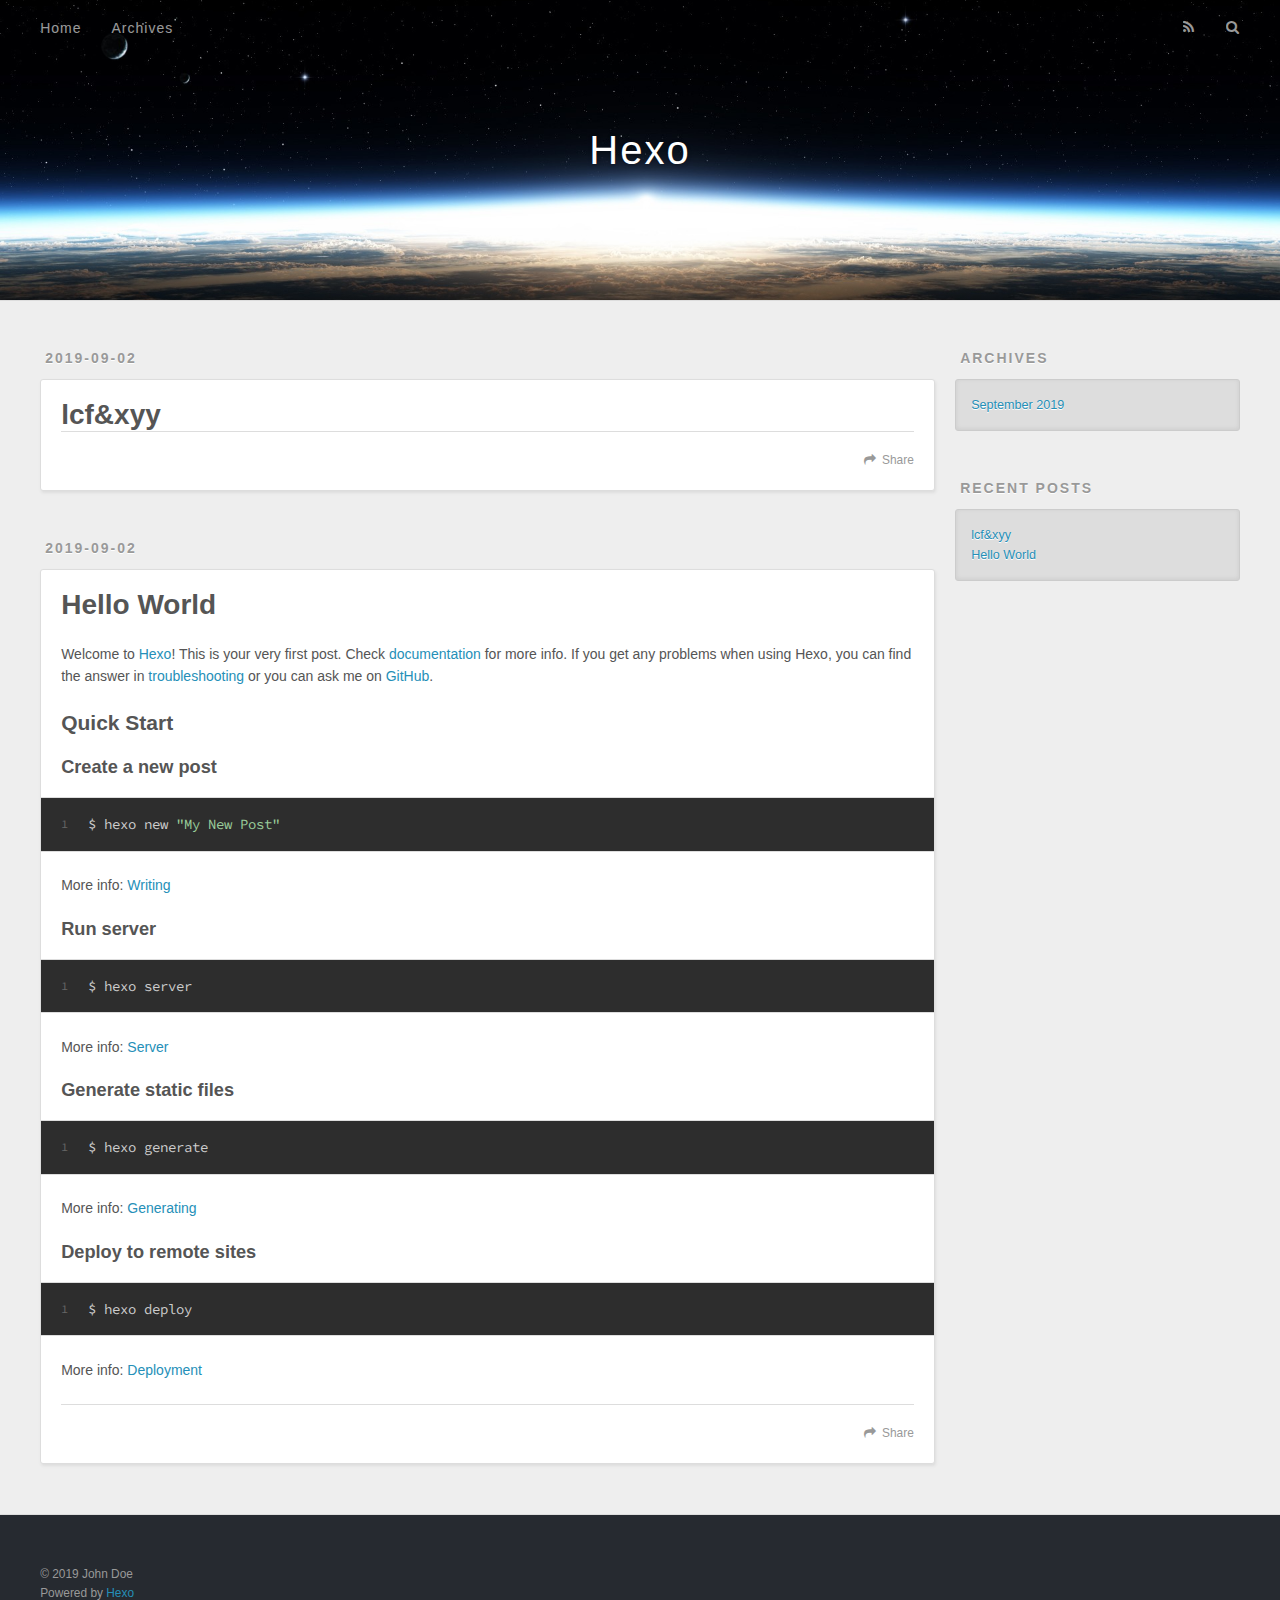
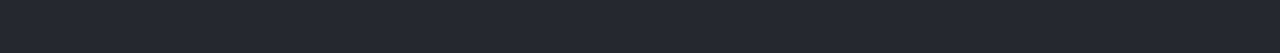
==== index.html @ b2f29568 "Site updated: 2019-09-02 22:25:28" ====
<!DOCTYPE html>
<html>
<head><meta name="generator" content="Hexo 3.9.0">
  <meta charset="utf-8">
  

  
  <title>Hexo</title>
  <meta name="viewport" content="width=device-width, initial-scale=1, maximum-scale=1">
  <meta property="og:type" content="website">
<meta property="og:title" content="Hexo">
<meta property="og:url" content="http://yoursite.com/index.html">
<meta property="og:site_name" content="Hexo">
<meta property="og:locale" content="en">
<meta name="twitter:card" content="summary">
<meta name="twitter:title" content="Hexo">
  
    <link rel="alternate" href="/atom.xml" title="Hexo" type="application/atom+xml">
  
  
    <link rel="icon" href="/favicon.png">
  
  
    <link href="//fonts.googleapis.com/css?family=Source+Code+Pro" rel="stylesheet" type="text/css">
  
  <link rel="stylesheet" href="/css/style.css">
</head>
</html>
<body>
  <div id="container">
    <div id="wrap">
      <header id="header">
  <div id="banner"></div>
  <div id="header-outer" class="outer">
    <div id="header-title" class="inner">
      <h1 id="logo-wrap">
        <a href="/" id="logo">Hexo</a>
      </h1>
      
    </div>
    <div id="header-inner" class="inner">
      <nav id="main-nav">
        <a id="main-nav-toggle" class="nav-icon"></a>
        
          <a class="main-nav-link" href="/">Home</a>
        
          <a class="main-nav-link" href="/archives">Archives</a>
        
      </nav>
      <nav id="sub-nav">
        
          <a id="nav-rss-link" class="nav-icon" href="/atom.xml" title="RSS Feed"></a>
        
        <a id="nav-search-btn" class="nav-icon" title="Search"></a>
      </nav>
      <div id="search-form-wrap">
        <form action="//google.com/search" method="get" accept-charset="UTF-8" class="search-form"><input type="search" name="q" class="search-form-input" placeholder="Search"><button type="submit" class="search-form-submit">&#xF002;</button><input type="hidden" name="sitesearch" value="http://yoursite.com"></form>
      </div>
    </div>
  </div>
</header>
      <div class="outer">
        <section id="main">
  
    <article id="post-lcf-xyy" class="article article-type-post" itemscope itemprop="blogPost">
  <div class="article-meta">
    <a href="/2019/09/02/lcf-xyy/" class="article-date">
  <time datetime="2019-09-02T14:22:14.000Z" itemprop="datePublished">2019-09-02</time>
</a>
    
  </div>
  <div class="article-inner">
    
    
      <header class="article-header">
        
  
    <h1 itemprop="name">
      <a class="article-title" href="/2019/09/02/lcf-xyy/">lcf&amp;xyy</a>
    </h1>
  

      </header>
    
    <div class="article-entry" itemprop="articleBody">
      
        
      
    </div>
    <footer class="article-footer">
      <a data-url="http://yoursite.com/2019/09/02/lcf-xyy/" data-id="ck02htvp80001j8b1z5o7akq3" class="article-share-link">Share</a>
      
      
    </footer>
  </div>
  
</article>


  
    <article id="post-hello-world" class="article article-type-post" itemscope itemprop="blogPost">
  <div class="article-meta">
    <a href="/2019/09/02/hello-world/" class="article-date">
  <time datetime="2019-09-02T13:47:52.225Z" itemprop="datePublished">2019-09-02</time>
</a>
    
  </div>
  <div class="article-inner">
    
    
      <header class="article-header">
        
  
    <h1 itemprop="name">
      <a class="article-title" href="/2019/09/02/hello-world/">Hello World</a>
    </h1>
  

      </header>
    
    <div class="article-entry" itemprop="articleBody">
      
        <p>Welcome to <a href="https://hexo.io/" target="_blank" rel="noopener">Hexo</a>! This is your very first post. Check <a href="https://hexo.io/docs/" target="_blank" rel="noopener">documentation</a> for more info. If you get any problems when using Hexo, you can find the answer in <a href="https://hexo.io/docs/troubleshooting.html" target="_blank" rel="noopener">troubleshooting</a> or you can ask me on <a href="https://github.com/hexojs/hexo/issues" target="_blank" rel="noopener">GitHub</a>.</p>
<h2 id="Quick-Start"><a href="#Quick-Start" class="headerlink" title="Quick Start"></a>Quick Start</h2><h3 id="Create-a-new-post"><a href="#Create-a-new-post" class="headerlink" title="Create a new post"></a>Create a new post</h3><figure class="highlight bash"><table><tr><td class="gutter"><pre><span class="line">1</span><br></pre></td><td class="code"><pre><span class="line">$ hexo new <span class="string">"My New Post"</span></span><br></pre></td></tr></table></figure>

<p>More info: <a href="https://hexo.io/docs/writing.html" target="_blank" rel="noopener">Writing</a></p>
<h3 id="Run-server"><a href="#Run-server" class="headerlink" title="Run server"></a>Run server</h3><figure class="highlight bash"><table><tr><td class="gutter"><pre><span class="line">1</span><br></pre></td><td class="code"><pre><span class="line">$ hexo server</span><br></pre></td></tr></table></figure>

<p>More info: <a href="https://hexo.io/docs/server.html" target="_blank" rel="noopener">Server</a></p>
<h3 id="Generate-static-files"><a href="#Generate-static-files" class="headerlink" title="Generate static files"></a>Generate static files</h3><figure class="highlight bash"><table><tr><td class="gutter"><pre><span class="line">1</span><br></pre></td><td class="code"><pre><span class="line">$ hexo generate</span><br></pre></td></tr></table></figure>

<p>More info: <a href="https://hexo.io/docs/generating.html" target="_blank" rel="noopener">Generating</a></p>
<h3 id="Deploy-to-remote-sites"><a href="#Deploy-to-remote-sites" class="headerlink" title="Deploy to remote sites"></a>Deploy to remote sites</h3><figure class="highlight bash"><table><tr><td class="gutter"><pre><span class="line">1</span><br></pre></td><td class="code"><pre><span class="line">$ hexo deploy</span><br></pre></td></tr></table></figure>

<p>More info: <a href="https://hexo.io/docs/deployment.html" target="_blank" rel="noopener">Deployment</a></p>

      
    </div>
    <footer class="article-footer">
      <a data-url="http://yoursite.com/2019/09/02/hello-world/" data-id="ck02htvp40000j8b1rw20ln2e" class="article-share-link">Share</a>
      
      
    </footer>
  </div>
  
</article>


  


</section>
        
          <aside id="sidebar">
  
    

  
    

  
    
  
    
  <div class="widget-wrap">
    <h3 class="widget-title">Archives</h3>
    <div class="widget">
      <ul class="archive-list"><li class="archive-list-item"><a class="archive-list-link" href="/archives/2019/09/">September 2019</a></li></ul>
    </div>
  </div>


  
    
  <div class="widget-wrap">
    <h3 class="widget-title">Recent Posts</h3>
    <div class="widget">
      <ul>
        
          <li>
            <a href="/2019/09/02/lcf-xyy/">lcf&amp;xyy</a>
          </li>
        
          <li>
            <a href="/2019/09/02/hello-world/">Hello World</a>
          </li>
        
      </ul>
    </div>
  </div>

  
</aside>
        
      </div>
      <footer id="footer">
  
  <div class="outer">
    <div id="footer-info" class="inner">
      &copy; 2019 John Doe<br>
      Powered by <a href="http://hexo.io/" target="_blank">Hexo</a>
    </div>
  </div>
</footer>
    </div>
    <nav id="mobile-nav">
  
    <a href="/" class="mobile-nav-link">Home</a>
  
    <a href="/archives" class="mobile-nav-link">Archives</a>
  
</nav>
    

<script src="//ajax.googleapis.com/ajax/libs/jquery/2.0.3/jquery.min.js"></script>


  <link rel="stylesheet" href="/fancybox/jquery.fancybox.css">
  <script src="/fancybox/jquery.fancybox.pack.js"></script>


<script src="/js/script.js"></script>



  </div>
</body>
</html>
---- css/style.css ----
body {
  width: 100%;
}
body:before,
body:after {
  content: "";
  display: table;
}
body:after {
  clear: both;
}
html,
body,
div,
span,
applet,
object,
iframe,
h1,
h2,
h3,
h4,
h5,
h6,
p,
blockquote,
pre,
a,
abbr,
acronym,
address,
big,
cite,
code,
del,
dfn,
em,
img,
ins,
kbd,
q,
s,
samp,
small,
strike,
strong,
sub,
sup,
tt,
var,
dl,
dt,
dd,
ol,
ul,
li,
fieldset,
form,
label,
legend,
table,
caption,
tbody,
tfoot,
thead,
tr,
th,
td {
  margin: 0;
  padding: 0;
  border: 0;
  outline: 0;
  font-weight: inherit;
  font-style: inherit;
  font-family: inherit;
  font-size: 100%;
  vertical-align: baseline;
}
body {
  line-height: 1;
  color: #000;
  background: #fff;
}
ol,
ul {
  list-style: none;
}
table {
  border-collapse: separate;
  border-spacing: 0;
  vertical-align: middle;
}
caption,
th,
td {
  text-align: left;
  font-weight: normal;
  vertical-align: middle;
}
a img {
  border: none;
}
input,
button {
  margin: 0;
  padding: 0;
}
input::-moz-focus-inner,
button::-moz-focus-inner {
  border: 0;
  padding: 0;
}
@font-face {
  font-family: FontAwesome;
  font-style: normal;
  font-weight: normal;
  src: url("fonts/fontawesome-webfont.eot?v=#4.0.3");
  src: url("fonts/fontawesome-webfont.eot?#iefix&v=#4.0.3") format("embedded-opentype"), url("fonts/fontawesome-webfont.woff?v=#4.0.3") format("woff"), url("fonts/fontawesome-webfont.ttf?v=#4.0.3") format("truetype"), url("fonts/fontawesome-webfont.svg#fontawesomeregular?v=#4.0.3") format("svg");
}
html,
body,
#container {
  height: 100%;
}
body {
  background: #eee;
  font: 14px -apple-system, BlinkMacSystemFont, "Segoe UI", "Roboto", "Oxygen", "Ubuntu", "Cantarell", "Fira Sans", "Droid Sans", "Helvetica Neue", sans-serif;
  -webkit-text-size-adjust: 100%;
}
.outer {
  max-width: 1220px;
  margin: 0 auto;
  padding: 0 20px;
}
.outer:before,
.outer:after {
  content: "";
  display: table;
}
.outer:after {
  clear: both;
}
.inner {
  display: inline;
  float: left;
  width: 98.33333333333333%;
  margin: 0 0.833333333333333%;
}
.left,
.alignleft {
  float: left;
}
.right,
.alignright {
  float: right;
}
.clear {
  clear: both;
}
#container {
  position: relative;
}
.mobile-nav-on {
  overflow: hidden;
}
#wrap {
  height: 100%;
  width: 100%;
  position: absolute;
  top: 0;
  left: 0;
  -webkit-transition: 0.2s ease-out;
  -moz-transition: 0.2s ease-out;
  -ms-transition: 0.2s ease-out;
  transition: 0.2s ease-out;
  z-index: 1;
  background: #eee;
}
.mobile-nav-on #wrap {
  left: 280px;
}
@media screen and (min-width: 768px) {
  #main {
    display: inline;
    float: left;
    width: 73.33333333333333%;
    margin: 0 0.833333333333333%;
  }
}
.article-date,
.article-category-link,
.archive-year,
.widget-title {
  text-decoration: none;
  text-transform: uppercase;
  letter-spacing: 2px;
  color: #999;
  margin-bottom: 1em;
  margin-left: 5px;
  line-height: 1em;
  text-shadow: 0 1px #fff;
  font-weight: bold;
}
.article-inner,
.archive-article-inner {
  background: #fff;
  -webkit-box-shadow: 1px 2px 3px #ddd;
  box-shadow: 1px 2px 3px #ddd;
  border: 1px solid #ddd;
  border-radius: 3px;
}
.article-entry h1,
.widget h1 {
  font-size: 2em;
}
.article-entry h2,
.widget h2 {
  font-size: 1.5em;
}
.article-entry h3,
.widget h3 {
  font-size: 1.3em;
}
.article-entry h4,
.widget h4 {
  font-size: 1.2em;
}
.article-entry h5,
.widget h5 {
  font-size: 1em;
}
.article-entry h6,
.widget h6 {
  font-size: 1em;
  color: #999;
}
.article-entry hr,
.widget hr {
  border: 1px dashed #ddd;
}
.article-entry strong,
.widget strong {
  font-weight: bold;
}
.article-entry em,
.widget em,
.article-entry cite,
.widget cite {
  font-style: italic;
}
.article-entry sup,
.widget sup,
.article-entry sub,
.widget sub {
  font-size: 0.75em;
  line-height: 0;
  position: relative;
  vertical-align: baseline;
}
.article-entry sup,
.widget sup {
  top: -0.5em;
}
.article-entry sub,
.widget sub {
  bottom: -0.2em;
}
.article-entry small,
.widget small {
  font-size: 0.85em;
}
.article-entry acronym,
.widget acronym,
.article-entry abbr,
.widget abbr {
  border-bottom: 1px dotted;
}
.article-entry ul,
.widget ul,
.article-entry ol,
.widget ol,
.article-entry dl,
.widget dl {
  margin: 0 20px;
  line-height: 1.6em;
}
.article-entry ul ul,
.widget ul ul,
.article-entry ol ul,
.widget ol ul,
.article-entry ul ol,
.widget ul ol,
.article-entry ol ol,
.widget ol ol {
  margin-top: 0;
  margin-bottom: 0;
}
.article-entry ul,
.widget ul {
  list-style: disc;
}
.article-entry ol,
.widget ol {
  list-style: decimal;
}
.article-entry dt,
.widget dt {
  font-weight: bold;
}
#header {
  height: 300px;
  position: relative;
  border-bottom: 1px solid #ddd;
}
#header:before,
#header:after {
  content: "";
  position: absolute;
  left: 0;
  right: 0;
  height: 40px;
}
#header:before {
  top: 0;
  background: -webkit-linear-gradient(rgba(0,0,0,0.2), transparent);
  background: -moz-linear-gradient(rgba(0,0,0,0.2), transparent);
  background: -ms-linear-gradient(rgba(0,0,0,0.2), transparent);
  background: linear-gradient(rgba(0,0,0,0.2), transparent);
}
#header:after {
  bottom: 0;
  background: -webkit-linear-gradient(transparent, rgba(0,0,0,0.2));
  background: -moz-linear-gradient(transparent, rgba(0,0,0,0.2));
  background: -ms-linear-gradient(transparent, rgba(0,0,0,0.2));
  background: linear-gradient(transparent, rgba(0,0,0,0.2));
}
#header-outer {
  height: 100%;
  position: relative;
}
#header-inner {
  position: relative;
  overflow: hidden;
}
#banner {
  position: absolute;
  top: 0;
  left: 0;
  width: 100%;
  height: 100%;
  background: url("images/banner.jpg") center #000;
  -webkit-background-size: cover;
  -moz-background-size: cover;
  background-size: cover;
  z-index: -1;
}
#header-title {
  text-align: center;
  height: 40px;
  position: absolute;
  top: 50%;
  left: 0;
  margin-top: -20px;
}
#logo,
#subtitle {
  text-decoration: none;
  color: #fff;
  font-weight: 300;
  text-shadow: 0 1px 4px rgba(0,0,0,0.3);
}
#logo {
  font-size: 40px;
  line-height: 40px;
  letter-spacing: 2px;
}
#subtitle {
  font-size: 16px;
  line-height: 16px;
  letter-spacing: 1px;
}
#subtitle-wrap {
  margin-top: 16px;
}
#main-nav {
  float: left;
  margin-left: -15px;
}
.nav-icon,
.main-nav-link {
  float: left;
  color: #fff;
  opacity: 0.6;
  text-decoration: none;
  text-shadow: 0 1px rgba(0,0,0,0.2);
  -webkit-transition: opacity 0.2s;
  -moz-transition: opacity 0.2s;
  -ms-transition: opacity 0.2s;
  transition: opacity 0.2s;
  display: block;
  padding: 20px 15px;
}
.nav-icon:hover,
.main-nav-link:hover {
  opacity: 1;
}
.nav-icon {
  font-family: FontAwesome;
  text-align: center;
  font-size: 14px;
  width: 14px;
  height: 14px;
  padding: 20px 15px;
  position: relative;
  cursor: pointer;
}
.main-nav-link {
  font-weight: 300;
  letter-spacing: 1px;
}
@media screen and (max-width: 479px) {
  .main-nav-link {
    display: none;
  }
}
#main-nav-toggle {
  display: none;
}
#main-nav-toggle:before {
  content: "\f0c9";
}
@media screen and (max-width: 479px) {
  #main-nav-toggle {
    display: block;
  }
}
#sub-nav {
  float: right;
  margin-right: -15px;
}
#nav-rss-link:before {
  content: "\f09e";
}
#nav-search-btn:before {
  content: "\f002";
}
#search-form-wrap {
  position: absolute;
  top: 15px;
  width: 150px;
  height: 30px;
  right: -150px;
  opacity: 0;
  -webkit-transition: 0.2s ease-out;
  -moz-transition: 0.2s ease-out;
  -ms-transition: 0.2s ease-out;
  transition: 0.2s ease-out;
}
#search-form-wrap.on {
  opacity: 1;
  right: 0;
}
@media screen and (max-width: 479px) {
  #search-form-wrap {
    width: 100%;
    right: -100%;
  }
}
.search-form {
  position: absolute;
  top: 0;
  left: 0;
  right: 0;
  background: #fff;
  padding: 5px 15px;
  border-radius: 15px;
  -webkit-box-shadow: 0 0 10px rgba(0,0,0,0.3);
  box-shadow: 0 0 10px rgba(0,0,0,0.3);
}
.search-form-input {
  border: none;
  background: none;
  color: #555;
  width: 100%;
  font: 13px -apple-system, BlinkMacSystemFont, "Segoe UI", "Roboto", "Oxygen", "Ubuntu", "Cantarell", "Fira Sans", "Droid Sans", "Helvetica Neue", sans-serif;
  outline: none;
}
.search-form-input::-webkit-search-results-decoration,
.search-form-input::-webkit-search-cancel-button {
  -webkit-appearance: none;
}
.search-form-submit {
  position: absolute;
  top: 50%;
  right: 10px;
  margin-top: -7px;
  font: 13px FontAwesome;
  border: none;
  background: none;
  color: #bbb;
  cursor: pointer;
}
.search-form-submit:hover,
.search-form-submit:focus {
  color: #777;
}
.article {
  margin: 50px 0;
}
.article-inner {
  overflow: hidden;
}
.article-meta:before,
.article-meta:after {
  content: "";
  display: table;
}
.article-meta:after {
  clear: both;
}
.article-date {
  float: left;
}
.article-category {
  float: left;
  line-height: 1em;
  color: #ccc;
  text-shadow: 0 1px #fff;
  margin-left: 8px;
}
.article-category:before {
  content: "\2022";
}
.article-category-link {
  margin: 0 12px 1em;
}
.article-header {
  padding: 20px 20px 0;
}
.article-title {
  text-decoration: none;
  font-size: 2em;
  font-weight: bold;
  color: #555;
  line-height: 1.1em;
  -webkit-transition: color 0.2s;
  -moz-transition: color 0.2s;
  -ms-transition: color 0.2s;
  transition: color 0.2s;
}
a.article-title:hover {
  color: #258fb8;
}
.article-entry {
  color: #555;
  padding: 0 20px;
}
.article-entry:before,
.article-entry:after {
  content: "";
  display: table;
}
.article-entry:after {
  clear: both;
}
.article-entry p,
.article-entry table {
  line-height: 1.6em;
  margin: 1.6em 0;
}
.article-entry h1,
.article-entry h2,
.article-entry h3,
.article-entry h4,
.article-entry h5,
.article-entry h6 {
  font-weight: bold;
}
.article-entry h1,
.article-entry h2,
.article-entry h3,
.article-entry h4,
.article-entry h5,
.article-entry h6 {
  line-height: 1.1em;
  margin: 1.1em 0;
}
.article-entry a {
  color: #258fb8;
  text-decoration: none;
}
.article-entry a:hover {
  text-decoration: underline;
}
.article-entry ul,
.article-entry ol,
.article-entry dl {
  margin-top: 1.6em;
  margin-bottom: 1.6em;
}
.article-entry img,
.article-entry video {
  max-width: 100%;
  height: auto;
  display: block;
  margin: auto;
}
.article-entry iframe {
  border: none;
}
.article-entry table {
  width: 100%;
  border-collapse: collapse;
  border-spacing: 0;
}
.article-entry th {
  font-weight: bold;
  border-bottom: 3px solid #ddd;
  padding-bottom: 0.5em;
}
.article-entry td {
  border-bottom: 1px solid #ddd;
  padding: 10px 0;
}
.article-entry blockquote {
  font-family: Georgia, "Times New Roman", serif;
  font-size: 1.4em;
  margin: 1.6em 20px;
  text-align: center;
}
.article-entry blockquote footer {
  font-size: 14px;
  margin: 1.6em 0;
  font-family: -apple-system, BlinkMacSystemFont, "Segoe UI", "Roboto", "Oxygen", "Ubuntu", "Cantarell", "Fira Sans", "Droid Sans", "Helvetica Neue", sans-serif;
}
.article-entry blockquote footer cite:before {
  content: "—";
  padding: 0 0.5em;
}
.article-entry .pullquote {
  text-align: left;
  width: 45%;
  margin: 0;
}
.article-entry .pullquote.left {
  margin-left: 0.5em;
  margin-right: 1em;
}
.article-entry .pullquote.right {
  margin-right: 0.5em;
  margin-left: 1em;
}
.article-entry .caption {
  color: #999;
  display: block;
  font-size: 0.9em;
  margin-top: 0.5em;
  position: relative;
  text-align: center;
}
.article-entry .video-container {
  position: relative;
  padding-top: 56.25%;
  height: 0;
  overflow: hidden;
}
.article-entry .video-container iframe,
.article-entry .video-container object,
.article-entry .video-container embed {
  position: absolute;
  top: 0;
  left: 0;
  width: 100%;
  height: 100%;
  margin-top: 0;
}
.article-more-link a {
  display: inline-block;
  line-height: 1em;
  padding: 6px 15px;
  border-radius: 15px;
  background: #eee;
  color: #999;
  text-shadow: 0 1px #fff;
  text-decoration: none;
}
.article-more-link a:hover {
  background: #258fb8;
  color: #fff;
  text-decoration: none;
  text-shadow: 0 1px #1e7293;
}
.article-footer {
  font-size: 0.85em;
  line-height: 1.6em;
  border-top: 1px solid #ddd;
  padding-top: 1.6em;
  margin: 0 20px 20px;
}
.article-footer:before,
.article-footer:after {
  content: "";
  display: table;
}
.article-footer:after {
  clear: both;
}
.article-footer a {
  color: #999;
  text-decoration: none;
}
.article-footer a:hover {
  color: #555;
}
.article-tag-list-item {
  float: left;
  margin-right: 10px;
}
.article-tag-list-link:before {
  content: "#";
}
.article-comment-link {
  float: right;
}
.article-comment-link:before {
  content: "\f075";
  font-family: FontAwesome;
  padding-right: 8px;
}
.article-share-link {
  cursor: pointer;
  float: right;
  margin-left: 20px;
}
.article-share-link:before {
  content: "\f064";
  font-family: FontAwesome;
  padding-right: 6px;
}
#article-nav {
  position: relative;
}
#article-nav:before,
#article-nav:after {
  content: "";
  display: table;
}
#article-nav:after {
  clear: both;
}
@media screen and (min-width: 768px) {
  #article-nav {
    margin: 50px 0;
  }
  #article-nav:before {
    width: 8px;
    height: 8px;
    position: absolute;
    top: 50%;
    left: 50%;
    margin-top: -4px;
    margin-left: -4px;
    content: "";
    border-radius: 50%;
    background: #ddd;
    -webkit-box-shadow: 0 1px 2px #fff;
    box-shadow: 0 1px 2px #fff;
  }
}
.article-nav-link-wrap {
  text-decoration: none;
  text-shadow: 0 1px #fff;
  color: #999;
  -webkit-box-sizing: border-box;
  -moz-box-sizing: border-box;
  box-sizing: border-box;
  margin-top: 50px;
  text-align: center;
  display: block;
}
.article-nav-link-wrap:hover {
  color: #555;
}
@media screen and (min-width: 768px) {
  .article-nav-link-wrap {
    width: 50%;
    margin-top: 0;
  }
}
@media screen and (min-width: 768px) {
  #article-nav-newer {
    float: left;
    text-align: right;
    padding-right: 20px;
  }
}
@media screen and (min-width: 768px) {
  #article-nav-older {
    float: right;
    text-align: left;
    padding-left: 20px;
  }
}
.article-nav-caption {
  text-transform: uppercase;
  letter-spacing: 2px;
  color: #ddd;
  line-height: 1em;
  font-weight: bold;
}
#article-nav-newer .article-nav-caption {
  margin-right: -2px;
}
.article-nav-title {
  font-size: 0.85em;
  line-height: 1.6em;
  margin-top: 0.5em;
}
.article-share-box {
  position: absolute;
  display: none;
  background: #fff;
  -webkit-box-shadow: 1px 2px 10px rgba(0,0,0,0.2);
  box-shadow: 1px 2px 10px rgba(0,0,0,0.2);
  border-radius: 3px;
  margin-left: -145px;
  overflow: hidden;
  z-index: 1;
}
.article-share-box.on {
  display: block;
}
.article-share-input {
  width: 100%;
  background: none;
  -webkit-box-sizing: border-box;
  -moz-box-sizing: border-box;
  box-sizing: border-box;
  font: 14px -apple-system, BlinkMacSystemFont, "Segoe UI", "Roboto", "Oxygen", "Ubuntu", "Cantarell", "Fira Sans", "Droid Sans", "Helvetica Neue", sans-serif;
  padding: 0 15px;
  color: #555;
  outline: none;
  border: 1px solid #ddd;
  border-radius: 3px 3px 0 0;
  height: 36px;
  line-height: 36px;
}
.article-share-links {
  background: #eee;
}
.article-share-links:before,
.article-share-links:after {
  content: "";
  display: table;
}
.article-share-links:after {
  clear: both;
}
.article-share-twitter,
.article-share-facebook,
.article-share-pinterest,
.article-share-google {
  width: 50px;
  height: 36px;
  display: block;
  float: left;
  position: relative;
  color: #999;
  text-shadow: 0 1px #fff;
}
.article-share-twitter:before,
.article-share-facebook:before,
.article-share-pinterest:before,
.article-share-google:before {
  font-size: 20px;
  font-family: FontAwesome;
  width: 20px;
  height: 20px;
  position: absolute;
  top: 50%;
  left: 50%;
  margin-top: -10px;
  margin-left: -10px;
  text-align: center;
}
.article-share-twitter:hover,
.article-share-facebook:hover,
.article-share-pinterest:hover,
.article-share-google:hover {
  color: #fff;
}
.article-share-twitter:before {
  content: "\f099";
}
.article-share-twitter:hover {
  background: #00aced;
  text-shadow: 0 1px #008abe;
}
.article-share-facebook:before {
  content: "\f09a";
}
.article-share-facebook:hover {
  background: #3b5998;
  text-shadow: 0 1px #2f477a;
}
.article-share-pinterest:before {
  content: "\f0d2";
}
.article-share-pinterest:hover {
  background: #cb2027;
  text-shadow: 0 1px #a21a1f;
}
.article-share-google:before {
  content: "\f0d5";
}
.article-share-google:hover {
  background: #dd4b39;
  text-shadow: 0 1px #be3221;
}
.article-gallery {
  background: #000;
  position: relative;
}
.article-gallery-photos {
  position: relative;
  overflow: hidden;
}
.article-gallery-img {
  display: none;
  max-width: 100%;
}
.article-gallery-img:first-child {
  display: block;
}
.article-gallery-img.loaded {
  position: absolute;
  display: block;
}
.article-gallery-img img {
  display: block;
  max-width: 100%;
  margin: 0 auto;
}
#comments {
  background: #fff;
  -webkit-box-shadow: 1px 2px 3px #ddd;
  box-shadow: 1px 2px 3px #ddd;
  padding: 20px;
  border: 1px solid #ddd;
  border-radius: 3px;
  margin: 50px 0;
}
#comments a {
  color: #258fb8;
}
.archives-wrap {
  margin: 50px 0;
}
.archives:before,
.archives:after {
  content: "";
  display: table;
}
.archives:after {
  clear: both;
}
.archive-year-wrap {
  margin-bottom: 1em;
}
.archives {
  -webkit-column-gap: 10px;
  -moz-column-gap: 10px;
  column-gap: 10px;
}
@media screen and (min-width: 480px) and (max-width: 767px) {
  .archives {
    -webkit-column-count: 2;
    -moz-column-count: 2;
    column-count: 2;
  }
}
@media screen and (min-width: 768px) {
  .archives {
    -webkit-column-count: 3;
    -moz-column-count: 3;
    column-count: 3;
  }
}
.archive-article {
  -webkit-column-break-inside: avoid;
  page-break-inside: avoid;
  overflow: hidden;
  break-inside: avoid-column;
}
.archive-article-inner {
  padding: 10px;
  margin-bottom: 15px;
}
.archive-article-title {
  text-decoration: none;
  font-weight: bold;
  color: #555;
  -webkit-transition: color 0.2s;
  -moz-transition: color 0.2s;
  -ms-transition: color 0.2s;
  transition: color 0.2s;
  line-height: 1.6em;
}
.archive-article-title:hover {
  color: #258fb8;
}
.archive-article-footer {
  margin-top: 1em;
}
.archive-article-date {
  color: #999;
  text-decoration: none;
  font-size: 0.85em;
  line-height: 1em;
  margin-bottom: 0.5em;
  display: block;
}
#page-nav {
  margin: 50px auto;
  background: #fff;
  -webkit-box-shadow: 1px 2px 3px #ddd;
  box-shadow: 1px 2px 3px #ddd;
  border: 1px solid #ddd;
  border-radius: 3px;
  text-align: center;
  color: #999;
  overflow: hidden;
}
#page-nav:before,
#page-nav:after {
  content: "";
  display: table;
}
#page-nav:after {
  clear: both;
}
#page-nav a,
#page-nav span {
  padding: 10px 20px;
  line-height: 1;
  height: 2ex;
}
#page-nav a {
  color: #999;
  text-decoration: none;
}
#page-nav a:hover {
  background: #999;
  color: #fff;
}
#page-nav .prev {
  float: left;
}
#page-nav .next {
  float: right;
}
#page-nav .page-number {
  display: inline-block;
}
@media screen and (max-width: 479px) {
  #page-nav .page-number {
    display: none;
  }
}
#page-nav .current {
  color: #555;
  font-weight: bold;
}
#page-nav .space {
  color: #ddd;
}
#footer {
  background: #262a30;
  padding: 50px 0;
  border-top: 1px solid #ddd;
  color: #999;
}
#footer a {
  color: #258fb8;
  text-decoration: none;
}
#footer a:hover {
  text-decoration: underline;
}
#footer-info {
  line-height: 1.6em;
  font-size: 0.85em;
}
.article-entry pre,
.article-entry .highlight {
  background: #2d2d2d;
  margin: 0 -20px;
  padding: 15px 20px;
  border-style: solid;
  border-color: #ddd;
  border-width: 1px 0;
  overflow: auto;
  color: #ccc;
  line-height: 22.400000000000002px;
}
.article-entry .highlight .gutter pre,
.article-entry .gist .gist-file .gist-data .line-numbers {
  color: #666;
  font-size: 0.85em;
}
.article-entry pre,
.article-entry code {
  font-family: "Source Code Pro", Consolas, Monaco, Menlo, Consolas, monospace;
}
.article-entry code {
  background: #eee;
  text-shadow: 0 1px #fff;
  padding: 0 0.3em;
}
.article-entry pre code {
  background: none;
  text-shadow: none;
  padding: 0;
}
.article-entry .highlight pre {
  border: none;
  margin: 0;
  padding: 0;
}
.article-entry .highlight table {
  margin: 0;
  width: auto;
}
.article-entry .highlight td {
  border: none;
  padding: 0;
}
.article-entry .highlight figcaption {
  font-size: 0.85em;
  color: #999;
  line-height: 1em;
  margin-bottom: 1em;
}
.article-entry .highlight figcaption:before,
.article-entry .highlight figcaption:after {
  content: "";
  display: table;
}
.article-entry .highlight figcaption:after {
  clear: both;
}
.article-entry .highlight figcaption a {
  float: right;
}
.article-entry .highlight .gutter pre {
  text-align: right;
  padding-right: 20px;
}
.article-entry .highlight .line {
  height: 22.400000000000002px;
}
.article-entry .highlight .line.marked {
  background: #515151;
}
.article-entry .gist {
  margin: 0 -20px;
  border-style: solid;
  border-color: #ddd;
  border-width: 1px 0;
  background: #2d2d2d;
  padding: 15px 20px 15px 0;
}
.article-entry .gist .gist-file {
  border: none;
  font-family: "Source Code Pro", Consolas, Monaco, Menlo, Consolas, monospace;
  margin: 0;
}
.article-entry .gist .gist-file .gist-data {
  background: none;
  border: none;
}
.article-entry .gist .gist-file .gist-data .line-numbers {
  background: none;
  border: none;
  padding: 0 20px 0 0;
}
.article-entry .gist .gist-file .gist-data .line-data {
  padding: 0 !important;
}
.article-entry .gist .gist-file .highlight {
  margin: 0;
  padding: 0;
  border: none;
}
.article-entry .gist .gist-file .gist-meta {
  background: #2d2d2d;
  color: #999;
  font: 0.85em -apple-system, BlinkMacSystemFont, "Segoe UI", "Roboto", "Oxygen", "Ubuntu", "Cantarell", "Fira Sans", "Droid Sans", "Helvetica Neue", sans-serif;
  text-shadow: 0 0;
  padding: 0;
  margin-top: 1em;
  margin-left: 20px;
}
.article-entry .gist .gist-file .gist-meta a {
  color: #258fb8;
  font-weight: normal;
}
.article-entry .gist .gist-file .gist-meta a:hover {
  text-decoration: underline;
}
pre .comment,
pre .title {
  color: #999;
}
pre .variable,
pre .attribute,
pre .tag,
pre .regexp,
pre .ruby .constant,
pre .xml .tag .title,
pre .xml .pi,
pre .xml .doctype,
pre .html .doctype,
pre .css .id,
pre .css .class,
pre .css .pseudo {
  color: #f2777a;
}
pre .number,
pre .preprocessor,
pre .built_in,
pre .literal,
pre .params,
pre .constant {
  color: #f99157;
}
pre .class,
pre .ruby .class .title,
pre .css .rules .attribute {
  color: #9c9;
}
pre .string,
pre .value,
pre .inheritance,
pre .header,
pre .ruby .symbol,
pre .xml .cdata {
  color: #9c9;
}
pre .css .hexcolor {
  color: #6cc;
}
pre .function,
pre .python .decorator,
pre .python .title,
pre .ruby .function .title,
pre .ruby .title .keyword,
pre .perl .sub,
pre .javascript .title,
pre .coffeescript .title {
  color: #69c;
}
pre .keyword,
pre .javascript .function {
  color: #c9c;
}
@media screen and (max-width: 479px) {
  #mobile-nav {
    position: absolute;
    top: 0;
    left: 0;
    width: 280px;
    height: 100%;
    background: #191919;
    border-right: 1px solid #fff;
  }
}
@media screen and (max-width: 479px) {
  .mobile-nav-link {
    display: block;
    color: #999;
    text-decoration: none;
    padding: 15px 20px;
    font-weight: bold;
  }
  .mobile-nav-link:hover {
    color: #fff;
  }
}
@media screen and (min-width: 768px) {
  #sidebar {
    display: inline;
    float: left;
    width: 23.333333333333332%;
    margin: 0 0.833333333333333%;
  }
}
.widget-wrap {
  margin: 50px 0;
}
.widget {
  color: #777;
  text-shadow: 0 1px #fff;
  background: #ddd;
  -webkit-box-shadow: 0 -1px 4px #ccc inset;
  box-shadow: 0 -1px 4px #ccc inset;
  border: 1px solid #ccc;
  padding: 15px;
  border-radius: 3px;
}
.widget a {
  color: #258fb8;
  text-decoration: none;
}
.widget a:hover {
  text-decoration: underline;
}
.widget ul ul,
.widget ol ul,
.widget dl ul,
.widget ul ol,
.widget ol ol,
.widget dl ol,
.widget ul dl,
.widget ol dl,
.widget dl dl {
  margin-left: 15px;
  list-style: disc;
}
.widget {
  line-height: 1.6em;
  word-wrap: break-word;
  font-size: 0.9em;
}
.widget ul,
.widget ol {
  list-style: none;
  margin: 0;
}
.widget ul ul,
.widget ol ul,
.widget ul ol,
.widget ol ol {
  margin: 0 20px;
}
.widget ul ul,
.widget ol ul {
  list-style: disc;
}
.widget ul ol,
.widget ol ol {
  list-style: decimal;
}
.category-list-count,
.tag-list-count,
.archive-list-count {
  padding-left: 5px;
  color: #999;
  font-size: 0.85em;
}
.category-list-count:before,
.tag-list-count:before,
.archive-list-count:before {
  content: "(";
}
.category-list-count:after,
.tag-list-count:after,
.archive-list-count:after {
  content: ")";
}
.tagcloud a {
  margin-right: 5px;
  display: inline-block;
}
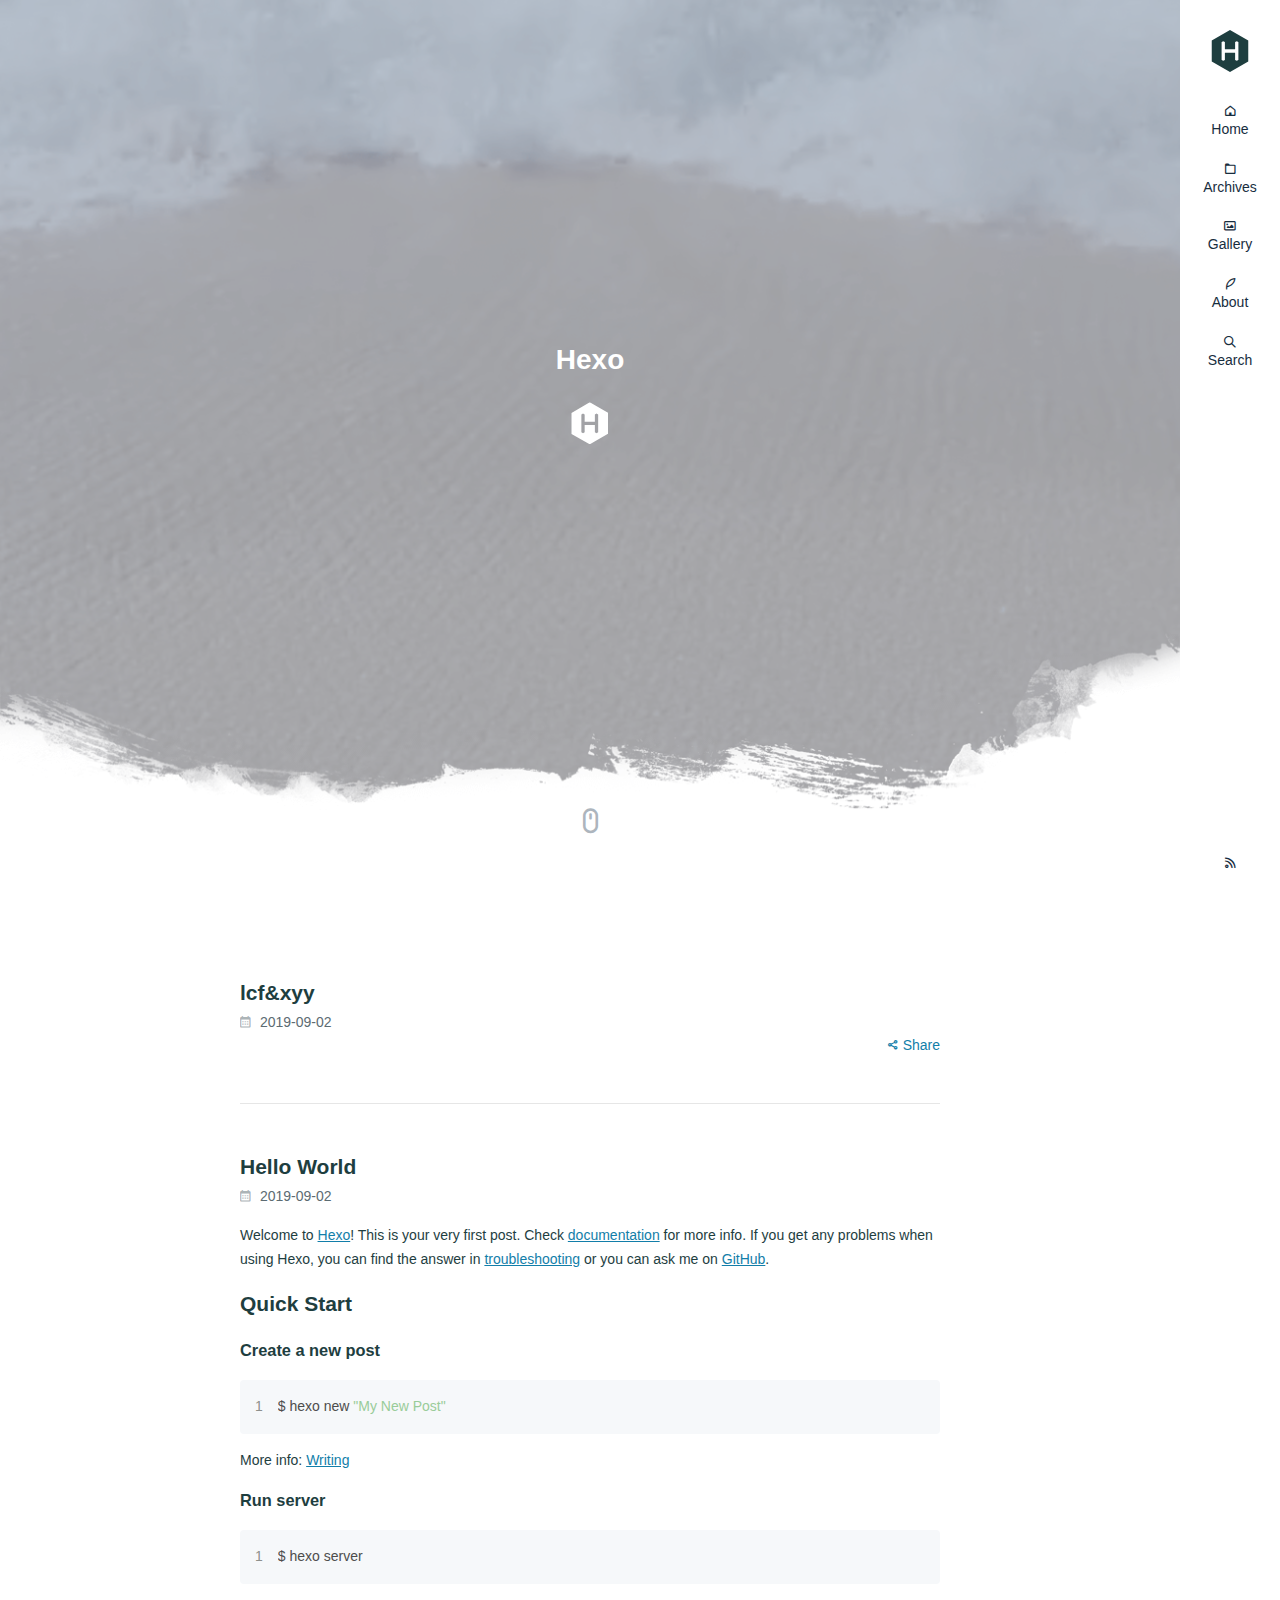
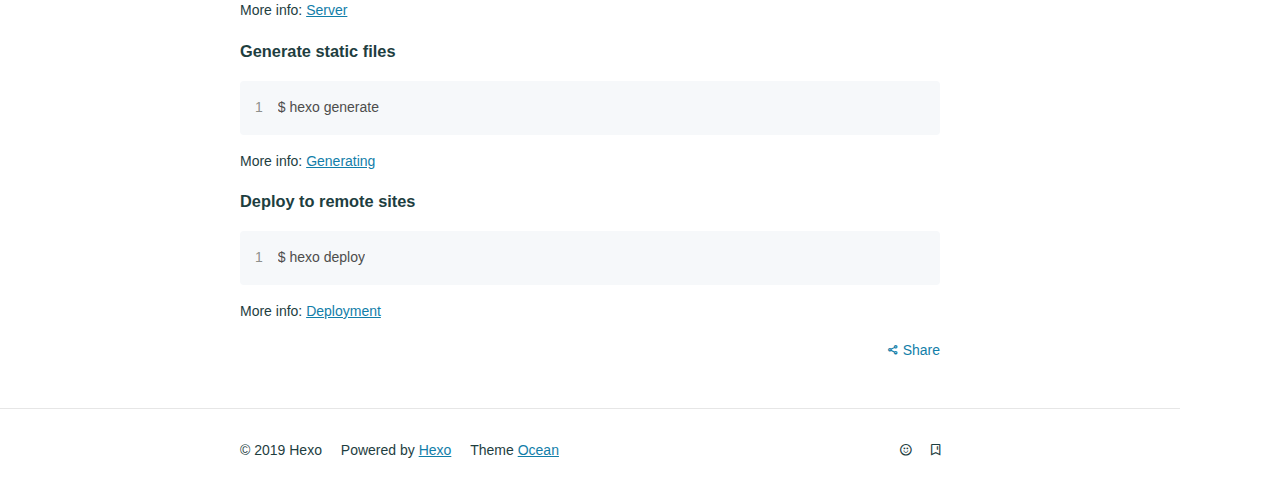
==== commit 7fddf833: "Site updated: 2019-09-03 11:37:27" ====
--- a/index.html
+++ b/index.html
@@ -1,124 +1,159 @@
 <!DOCTYPE html>
-<html>
+<html lang="en">
 <head><meta name="generator" content="Hexo 3.9.0">
   <meta charset="utf-8">
   
-
-  
-  <title>Hexo</title>
+  
+  
   <meta name="viewport" content="width=device-width, initial-scale=1, maximum-scale=1">
-  <meta property="og:type" content="website">
-<meta property="og:title" content="Hexo">
-<meta property="og:url" content="http://yoursite.com/index.html">
-<meta property="og:site_name" content="Hexo">
-<meta property="og:locale" content="en">
-<meta name="twitter:card" content="summary">
-<meta name="twitter:title" content="Hexo">
-  
-    <link rel="alternate" href="/atom.xml" title="Hexo" type="application/atom+xml">
-  
-  
-    <link rel="icon" href="/favicon.png">
-  
-  
-    <link href="//fonts.googleapis.com/css?family=Source+Code+Pro" rel="stylesheet" type="text/css">
+  <title>
+    
+    Hexo</title>
+  
+    <link rel="shortcut icon" href="/favicon.ico">
   
   <link rel="stylesheet" href="/css/style.css">
+  
+    <link rel="stylesheet" href="/fancybox/jquery.fancybox.min.css">
+  
+  <script src="/js/pace.min.js"></script>
 </head>
 </html>
 <body>
-  <div id="container">
-    <div id="wrap">
-      <header id="header">
-  <div id="banner"></div>
-  <div id="header-outer" class="outer">
-    <div id="header-title" class="inner">
-      <h1 id="logo-wrap">
-        <a href="/" id="logo">Hexo</a>
-      </h1>
-      
-    </div>
-    <div id="header-inner" class="inner">
-      <nav id="main-nav">
-        <a id="main-nav-toggle" class="nav-icon"></a>
-        
-          <a class="main-nav-link" href="/">Home</a>
-        
-          <a class="main-nav-link" href="/archives">Archives</a>
-        
-      </nav>
-      <nav id="sub-nav">
-        
-          <a id="nav-rss-link" class="nav-icon" href="/atom.xml" title="RSS Feed"></a>
-        
-        <a id="nav-search-btn" class="nav-icon" title="Search"></a>
-      </nav>
-      <div id="search-form-wrap">
-        <form action="//google.com/search" method="get" accept-charset="UTF-8" class="search-form"><input type="search" name="q" class="search-form-input" placeholder="Search"><button type="submit" class="search-form-submit">&#xF002;</button><input type="hidden" name="sitesearch" value="http://yoursite.com"></form>
+<main class="content">
+  <section class="jumbotron">
+  <div class="video">
+    
+      <div class="video-frame">
+        <img src="/images/ocean/overlay-hero.png" alt="Decorative image frame">
       </div>
-    </div>
-  </div>
-</header>
-      <div class="outer">
-        <section id="main">
-  
-    <article id="post-lcf-xyy" class="article article-type-post" itemscope itemprop="blogPost">
-  <div class="article-meta">
-    <a href="/2019/09/02/lcf-xyy/" class="article-date">
+    
+    <div class="video-media">
+      <video playsinline="" autoplay="" loop="" muted="" data-autoplay=""
+             poster="/images/ocean/ocean.png" x5-video-player-type="h5">
+        <source src="/images/ocean/ocean.mp4" type="video/mp4">
+        <source src="/images/ocean/ocean.ogv" type="video/ogg">
+        <source src="/images/ocean/ocean.webm" type="video/webm">
+        <p>Your user agent does not support the HTML5 Video element.</p>
+      </video>
+      <div class="video-overlay"></div>
+    </div>
+    <div class="video-inner text-center text-white">
+      <h1><a href="/">Hexo</a></h1>
+      <p></p>
+      <div><img src="/images/hexo-inverted.svg" class="brand" alt="Hexo"></div>
+    </div>
+    <div class="video-learn-more">
+      <a class="anchor" href="#landingpage"><i class="fe fe-mouse"></i></a>
+    </div>
+  </div>
+</section>
+
+<div id="landingpage">
+  <section class="outer">
+  <article class="articles">
+    
+    <h1 class="page-type-title"></h1>
+
+    
+      
+        
+
+<article id="post-lcf-xyy" class="article article-type-post" itemscope itemprop="blogPost" data-scroll-reveal>
+  
+  <div class="article-inner">
+    
+      <header class="article-header">
+        
+  
+    <h2 itemprop="name">
+      <a class="article-title" href="/2019/09/02/lcf-xyy/">lcf&amp;xyy</a>
+    </h2>
+  
+  
+
+
+
+
+      </header>
+    
+
+    
+      <div class="article-meta">
+        <a href="/2019/09/02/lcf-xyy/" class="article-date">
   <time datetime="2019-09-02T14:22:14.000Z" itemprop="datePublished">2019-09-02</time>
 </a>
-    
-  </div>
+        
+      </div>
+    
+
+    
+
+    <div class="article-entry" itemprop="articleBody">
+      
+
+
+      
+
+      
+        
+      
+    </div>
+    <footer class="article-footer">
+      <a data-url="http://yoursite.com/2019/09/02/lcf-xyy/" data-id="ck03a7uni00016kb1jz4z9yjy"
+         class="article-share-link">Share</a>
+      
+    </footer>
+
+  </div>
+
+  
+
+  
+
+</article>
+
+
+
+      
+        
+
+<article id="post-hello-world" class="article article-type-post" itemscope itemprop="blogPost" data-scroll-reveal>
+  
   <div class="article-inner">
     
-    
       <header class="article-header">
         
   
-    <h1 itemprop="name">
-      <a class="article-title" href="/2019/09/02/lcf-xyy/">lcf&amp;xyy</a>
-    </h1>
-  
+    <h2 itemprop="name">
+      <a class="article-title" href="/2019/09/02/hello-world/">Hello World</a>
+    </h2>
+  
+  
+
+
+
 
       </header>
     
-    <div class="article-entry" itemprop="articleBody">
-      
-        
-      
-    </div>
-    <footer class="article-footer">
-      <a data-url="http://yoursite.com/2019/09/02/lcf-xyy/" data-id="ck02htvp80001j8b1z5o7akq3" class="article-share-link">Share</a>
-      
-      
-    </footer>
-  </div>
-  
-</article>
-
-
-  
-    <article id="post-hello-world" class="article article-type-post" itemscope itemprop="blogPost">
-  <div class="article-meta">
-    <a href="/2019/09/02/hello-world/" class="article-date">
+
+    
+      <div class="article-meta">
+        <a href="/2019/09/02/hello-world/" class="article-date">
   <time datetime="2019-09-02T13:47:52.225Z" itemprop="datePublished">2019-09-02</time>
 </a>
-    
-  </div>
-  <div class="article-inner">
-    
-    
-      <header class="article-header">
-        
-  
-    <h1 itemprop="name">
-      <a class="article-title" href="/2019/09/02/hello-world/">Hello World</a>
-    </h1>
-  
-
-      </header>
-    
+        
+      </div>
+    
+
+    
+
     <div class="article-entry" itemprop="articleBody">
+      
+
+
+      
+
       
         <p>Welcome to <a href="https://hexo.io/" target="_blank" rel="noopener">Hexo</a>! This is your very first post. Check <a href="https://hexo.io/docs/" target="_blank" rel="noopener">documentation</a> for more info. If you get any problems when using Hexo, you can find the answer in <a href="https://hexo.io/docs/troubleshooting.html" target="_blank" rel="noopener">troubleshooting</a> or you can ask me on <a href="https://github.com/hexojs/hexo/issues" target="_blank" rel="noopener">GitHub</a>.</p>
 <h2 id="Quick-Start"><a href="#Quick-Start" class="headerlink" title="Quick Start"></a>Quick Start</h2><h3 id="Create-a-new-post"><a href="#Create-a-new-post" class="headerlink" title="Create a new post"></a>Create a new post</h3><figure class="highlight bash"><table><tr><td class="gutter"><pre><span class="line">1</span><br></pre></td><td class="code"><pre><span class="line">$ hexo new <span class="string">"My New Post"</span></span><br></pre></td></tr></table></figure>
@@ -137,92 +172,119 @@
       
     </div>
     <footer class="article-footer">
-      <a data-url="http://yoursite.com/2019/09/02/hello-world/" data-id="ck02htvp40000j8b1rw20ln2e" class="article-share-link">Share</a>
-      
+      <a data-url="http://yoursite.com/2019/09/02/hello-world/" data-id="ck03a7unc00006kb1yo5zpm4j"
+         class="article-share-link">Share</a>
       
     </footer>
-  </div>
-  
+
+  </div>
+
+  
+
+  
+
 </article>
 
 
-  
-
-
+
+      
+  </article>
+  
+
+  
 </section>
-        
-          <aside id="sidebar">
-  
-    
-
-  
-    
-
-  
-    
-  
-    
-  <div class="widget-wrap">
-    <h3 class="widget-title">Archives</h3>
-    <div class="widget">
-      <ul class="archive-list"><li class="archive-list-item"><a class="archive-list-link" href="/archives/2019/09/">September 2019</a></li></ul>
-    </div>
-  </div>
-
-
-  
-    
-  <div class="widget-wrap">
-    <h3 class="widget-title">Recent Posts</h3>
-    <div class="widget">
-      <ul>
-        
-          <li>
-            <a href="/2019/09/02/lcf-xyy/">lcf&amp;xyy</a>
-          </li>
-        
-          <li>
-            <a href="/2019/09/02/hello-world/">Hello World</a>
-          </li>
-        
-      </ul>
-    </div>
-  </div>
-
-  
-</aside>
-        
-      </div>
-      <footer id="footer">
-  
+</div>
+
+  <footer class="footer">
   <div class="outer">
-    <div id="footer-info" class="inner">
-      &copy; 2019 John Doe<br>
-      Powered by <a href="http://hexo.io/" target="_blank">Hexo</a>
-    </div>
+    <div class="float-right">
+      <ul class="list-inline">
+  
+    <li><i class="fe fe-smile-alt"></i> <span id="busuanzi_value_site_uv"></span></li>
+  
+    <li><i class="fe fe-bookmark"></i> <span id="busuanzi_value_page_pv"></span></li>
+  
+</ul>
+    </div>
+    <ul class="list-inline">
+      <li>&copy; 2019 Hexo</li>
+      <li>Powered by <a href="http://hexo.io/" target="_blank">Hexo</a></li>
+      <li>Theme  <a href="https://github.com/zhwangart/hexo-theme-ocean">Ocean</a></li>
+    </ul>
   </div>
 </footer>
-    </div>
-    <nav id="mobile-nav">
-  
-    <a href="/" class="mobile-nav-link">Home</a>
-  
-    <a href="/archives" class="mobile-nav-link">Archives</a>
-  
+
+</main>
+
+  <aside class="sidebar">
+    
+    <button class="navbar-toggle"></button>
+<nav class="navbar">
+  
+    <div class="logo">
+      <a href="/"><img src="/images/hexo.svg" alt="Hexo"></a>
+    </div>
+  
+  <ul class="nav nav-main">
+    
+      <li class="nav-item">
+        <a class="nav-item-link" href="/">Home</a>
+      </li>
+    
+      <li class="nav-item">
+        <a class="nav-item-link" href="/archives">Archives</a>
+      </li>
+    
+      <li class="nav-item">
+        <a class="nav-item-link" href="/gallery">Gallery</a>
+      </li>
+    
+      <li class="nav-item">
+        <a class="nav-item-link" href="/about">About</a>
+      </li>
+    
+    <li class="nav-item">
+      <a class="nav-item-link nav-item-search" title="Search">
+        <i class="fe fe-search"></i>
+        Search
+      </a>
+    </li>
+  </ul>
 </nav>
-    
-
-<script src="//ajax.googleapis.com/ajax/libs/jquery/2.0.3/jquery.min.js"></script>
-
-
-  <link rel="stylesheet" href="/fancybox/jquery.fancybox.css">
-  <script src="/fancybox/jquery.fancybox.pack.js"></script>
-
-
-<script src="/js/script.js"></script>
-
-
-
-  </div>
+<nav class="navbar navbar-bottom">
+  <ul class="nav">
+    <li class="nav-item">
+      <div class="totop" id="totop">
+  <i class="fe fe-rocket"></i>
+</div>
+    </li>
+    <li class="nav-item">
+      
+        <a class="nav-item-link" target="_blank" href="/atom.xml" title="RSS Feed">
+          <i class="fe fe-feed"></i>
+        </a>
+      
+    </li>
+  </ul>
+</nav>
+<div class="search-form-wrap">
+  <div class="local-search local-search-plugin">
+  <input type="search" id="local-search-input" class="local-search-input" placeholder="Search...">
+  <div id="local-search-result" class="local-search-result"></div>
+</div>
+</div>
+  </aside>
+  <script src="/js/jquery-2.0.3.min.js"></script>
+<script src="/js/jquery.justifiedGallery.min.js"></script>
+<script src="/js/lazyload.min.js"></script>
+<script src="/js/busuanzi-2.3.pure.min.js"></script>
+
+  <script src="/fancybox/jquery.fancybox.min.js"></script>
+
+
+
+
+<script src="/js/ocean.js"></script>
+
 </body>
 </html>--- a/css/style.css
+++ b/css/style.css
@@ -1,572 +1,929 @@
+@charset "utf-8";
+@font-face {
+  font-family: feathericon;
+  font-weight: normal;
+  font-style: normal;
+  src: url("feathericon/feathericon.eot");
+  src: url("feathericon/feathericon.eot?#iefix") format('embedded-opentype'), url("feathericon/feathericon.woff") format('woff'), url("feathericon/feathericon.ttf") format('truetype'), url("feathericon/feathericon.svg") format('svg');
+}
+.fe {
+  display: inline-block;
+  font: normal normal normal 16px feathericon;
+  font-size: inherit;
+  text-rendering: auto;
+  -webkit-font-smoothing: antialiased;
+  -moz-osx-font-smoothing: grayscale;
+}
+.fe-activity:before {
+  content: "\f1e2";
+}
+.fe-add-cart:before {
+  content: "\f1e6";
+}
+.fe-align-bottom:before {
+  content: "\f1bf";
+}
+.fe-align-center:before {
+  content: "\f195";
+}
+.fe-align-left:before {
+  content: "\f196";
+}
+.fe-align-right:before {
+  content: "\f197";
+}
+.fe-align-top:before {
+  content: "\f1c0";
+}
+.fe-align-vertically:before {
+  content: "\f1c1";
+}
+.fe-angry:before {
+  content: "\f1b6";
+}
+.fe-app-menu:before {
+  content: "\f198";
+}
+.fe-arrow-down:before {
+  content: "\f100";
+}
+.fe-arrow-left:before {
+  content: "\f101";
+}
+.fe-arrow-right:before {
+  content: "\f102";
+}
+.fe-arrow-up:before {
+  content: "\f103";
+}
+.fe-artboard:before {
+  content: "\f104";
+}
+.fe-audio-player:before {
+  content: "\f199";
+}
+.fe-backward:before {
+  content: "\f180";
+}
+.fe-bar:before {
+  content: "\f105";
+}
+.fe-bar-chart:before {
+  content: "\f106";
+}
+.fe-beer:before {
+  content: "\f107";
+}
+.fe-bell:before {
+  content: "\f108";
+}
+.fe-birthday-cake:before {
+  content: "\f163";
+}
+.fe-bold:before {
+  content: "\f179";
+}
+.fe-bolt:before {
+  content: "\f1e3";
+}
+.fe-book:before {
+  content: "\f109";
+}
+.fe-bookmark:before {
+  content: "\f170";
+}
+.fe-browser:before {
+  content: "\f10b";
+}
+.fe-brush:before {
+  content: "\f10c";
+}
+.fe-bug:before {
+  content: "\f10d";
+}
+.fe-building:before {
+  content: "\f10e";
+}
+.fe-cage:before {
+  content: "\f1e7";
+}
+.fe-calendar:before {
+  content: "\f10f";
+}
+.fe-camera:before {
+  content: "\f110";
+}
+.fe-cart:before {
+  content: "\f1e8";
+}
+.fe-check:before {
+  content: "\f111";
+}
+.fe-check-circle:before {
+  content: "\f19a";
+}
+.fe-check-circle-o:before {
+  content: "\f19b";
+}
+.fe-check-verified:before {
+  content: "\f19c";
+}
+.fe-clock:before {
+  content: "\f113";
+}
+.fe-close:before {
+  content: "\f114";
+}
+.fe-cloud:before {
+  content: "\f115";
+}
+.fe-cocktail:before {
+  content: "\f116";
+}
+.fe-code:before {
+  content: "\f117";
+}
+.fe-codepen:before {
+  content: "\f1d3";
+}
+.fe-coffee:before {
+  content: "\f166";
+}
+.fe-columns:before {
+  content: "\f118";
+}
+.fe-comment:before {
+  content: "\f119";
+}
+.fe-comment-o:before {
+  content: "\f1d2";
+}
+.fe-commenting:before {
+  content: "\f11a";
+}
+.fe-comments:before {
+  content: "\f11b";
+}
+.fe-compress:before {
+  content: "\f181";
+}
+.fe-credit-card:before {
+  content: "\f1e9";
+}
+.fe-crop:before {
+  content: "\f1c2";
+}
+.fe-cry:before {
+  content: "\f1b7";
+}
+.fe-cutlery:before {
+  content: "\f19d";
+}
+.fe-delete-link:before {
+  content: "\f19e";
+}
+.fe-desktop:before {
+  content: "\f11d";
+}
+.fe-diamond:before {
+  content: "\f11e";
+}
+.fe-difference:before {
+  content: "\f1c3";
+}
+.fe-disabled:before {
+  content: "\f11f";
+}
+.fe-disappointed:before {
+  content: "\f1b8";
+}
+.fe-distribute-horizontally:before {
+  content: "\f1cf";
+}
+.fe-distribute-vertically:before {
+  content: "\f1c5";
+}
+.fe-document:before {
+  content: "\f19f";
+}
+.fe-download:before {
+  content: "\f120";
+}
+.fe-drop-down:before {
+  content: "\f121";
+}
+.fe-drop-left:before {
+  content: "\f122";
+}
+.fe-drop-right:before {
+  content: "\f123";
+}
+.fe-drop-up:before {
+  content: "\f124";
+}
+.fe-edit:before {
+  content: "\f17f";
+}
+.fe-eject:before {
+  content: "\f182";
+}
+.fe-elipsis-h:before {
+  content: "\f125";
+}
+.fe-elipsis-v:before {
+  content: "\f126";
+}
+.fe-equalizer:before {
+  content: "\f1a0";
+}
+.fe-eraser:before {
+  content: "\f1c6";
+}
+.fe-expand:before {
+  content: "\f183";
+}
+.fe-export:before {
+  content: "\f16e";
+}
+.fe-eye:before {
+  content: "\f127";
+}
+.fe-facebook:before {
+  content: "\f1d4";
+}
+.fe-fast-backward:before {
+  content: "\f184";
+}
+.fe-fast-forward:before {
+  content: "\f185";
+}
+.fe-feather:before {
+  content: "\f174";
+}
+.fe-feed:before {
+  content: "\f128";
+}
+.fe-file:before {
+  content: "\f1b1";
+}
+.fe-file-audio:before {
+  content: "\f1b2";
+}
+.fe-file-excel:before {
+  content: "\f1a2";
+}
+.fe-file-image:before {
+  content: "\f1b3";
+}
+.fe-file-movie:before {
+  content: "\f1b4";
+}
+.fe-file-powerpoint:before {
+  content: "\f1a3";
+}
+.fe-file-word:before {
+  content: "\f1a4";
+}
+.fe-file-zip:before {
+  content: "\f1b5";
+}
+.fe-filter:before {
+  content: "\f173";
+}
+.fe-flag:before {
+  content: "\f129";
+}
+.fe-folder:before {
+  content: "\f12a";
+}
+.fe-folder-open:before {
+  content: "\f176";
+}
+.fe-fork:before {
+  content: "\f12b";
+}
+.fe-forward:before {
+  content: "\f186";
+}
+.fe-frowing:before {
+  content: "\f1b9";
+}
+.fe-gamepad:before {
+  content: "\f191";
+}
+.fe-gear:before {
+  content: "\f1a5";
+}
+.fe-gift:before {
+  content: "\f1ea";
+}
+.fe-git:before {
+  content: "\f1d5";
+}
+.fe-github:before {
+  content: "\f1d6";
+}
+.fe-github-alt:before {
+  content: "\f1d7";
+}
+.fe-globe:before {
+  content: "\f12c";
+}
+.fe-google:before {
+  content: "\f1d8";
+}
+.fe-google-plus:before {
+  content: "\f1d9";
+}
+.fe-hash:before {
+  content: "\f12d";
+}
+.fe-headphone:before {
+  content: "\f18e";
+}
+.fe-heart:before {
+  content: "\f12e";
+}
+.fe-heart-o:before {
+  content: "\f167";
+}
+.fe-home:before {
+  content: "\f12f";
+}
+.fe-import:before {
+  content: "\f16f";
+}
+.fe-info:before {
+  content: "\f130";
+}
+.fe-insert-link:before {
+  content: "\f1a6";
+}
+.fe-instagram:before {
+  content: "\f1da";
+}
+.fe-intersect:before {
+  content: "\f1c7";
+}
+.fe-italic:before {
+  content: "\f17a";
+}
+.fe-key:before {
+  content: "\f131";
+}
+.fe-keyboard:before {
+  content: "\f132";
+}
+.fe-kitchen-cooker:before {
+  content: "\f1a7";
+}
+.fe-laptop:before {
+  content: "\f133";
+}
+.fe-layer:before {
+  content: "\f18c";
+}
+.fe-layout:before {
+  content: "\f134";
+}
+.fe-line-chart:before {
+  content: "\f135";
+}
+.fe-link:before {
+  content: "\f136";
+}
+.fe-link-external:before {
+  content: "\f137";
+}
+.fe-list-bullet:before {
+  content: "\f17c";
+}
+.fe-list-order:before {
+  content: "\f17d";
+}
+.fe-list-task:before {
+  content: "\f17e";
+}
+.fe-location:before {
+  content: "\f138";
+}
+.fe-lock:before {
+  content: "\f139";
+}
+.fe-login:before {
+  content: "\f13a";
+}
+.fe-logout:before {
+  content: "\f13b";
+}
+.fe-loop:before {
+  content: "\f192";
+}
+.fe-magic:before {
+  content: "\f177";
+}
+.fe-mail:before {
+  content: "\f13c";
+}
+.fe-map:before {
+  content: "\f16d";
+}
+.fe-mask:before {
+  content: "\f1c8";
+}
+.fe-medal:before {
+  content: "\f13d";
+}
+.fe-megaphone:before {
+  content: "\f13e";
+}
+.fe-mention:before {
+  content: "\f164";
+}
+.fe-messanger:before {
+  content: "\f1e1";
+}
+.fe-minus:before {
+  content: "\f140";
+}
+.fe-mobile:before {
+  content: "\f141";
+}
+.fe-money:before {
+  content: "\f1a8";
+}
+.fe-moon:before {
+  content: "\f1ef";
+}
+.fe-mouse:before {
+  content: "\f142";
+}
+.fe-music:before {
+  content: "\f175";
+}
+.fe-open-mouth:before {
+  content: "\f1ba";
+}
+.fe-palette:before {
+  content: "\f165";
+}
+.fe-paper-plane:before {
+  content: "\f178";
+}
+.fe-pause:before {
+  content: "\f187";
+}
+.fe-pencil:before {
+  content: "\f144";
+}
+.fe-phone:before {
+  content: "\f145";
+}
+.fe-picture:before {
+  content: "\f1a9";
+}
+.fe-picture-square:before {
+  content: "\f1e4";
+}
+.fe-pie-chart:before {
+  content: "\f146";
+}
+.fe-pinterest:before {
+  content: "\f1db";
+}
+.fe-pizza:before {
+  content: "\f147";
+}
+.fe-play:before {
+  content: "\f188";
+}
+.fe-plug:before {
+  content: "\f18f";
+}
+.fe-plus:before {
+  content: "\f148";
+}
+.fe-pocket:before {
+  content: "\f1dc";
+}
+.fe-pot:before {
+  content: "\f1aa";
+}
+.fe-print:before {
+  content: "\f171";
+}
+.fe-prototype:before {
+  content: "\f149";
+}
+.fe-question:before {
+  content: "\f14a";
+}
+.fe-quote-left:before {
+  content: "\f14b";
+}
+.fe-quote-right:before {
+  content: "\f14c";
+}
+.fe-rage:before {
+  content: "\f1bb";
+}
+.fe-random:before {
+  content: "\f189";
+}
+.fe-reload:before {
+  content: "\f193";
+}
+.fe-remove-cart:before {
+  content: "\f1eb";
+}
+.fe-rocket:before {
+  content: "\f14d";
+}
+.fe-scale:before {
+  content: "\f1c9";
+}
+.fe-search:before {
+  content: "\f14e";
+}
+.fe-search-minus:before {
+  content: "\f16a";
+}
+.fe-search-plus:before {
+  content: "\f16b";
+}
+.fe-share:before {
+  content: "\f14f";
+}
+.fe-shield:before {
+  content: "\f172";
+}
+.fe-shopping-bag:before {
+  content: "\f1ec";
+}
+.fe-sitemap:before {
+  content: "\f150";
+}
+.fe-smile:before {
+  content: "\f1bc";
+}
+.fe-smile-alt:before {
+  content: "\f1bd";
+}
+.fe-speaker:before {
+  content: "\f1ab";
+}
+.fe-star:before {
+  content: "\f151";
+}
+.fe-star-o:before {
+  content: "\f168";
+}
+.fe-step-backward:before {
+  content: "\f1d0";
+}
+.fe-step-forward:before {
+  content: "\f1d1";
+}
+.fe-stop:before {
+  content: "\f18b";
+}
+.fe-subtract:before {
+  content: "\f1ca";
+}
+.fe-sunny-o:before {
+  content: "\f1f0";
+}
+.fe-sunrise:before {
+  content: "\f1f1";
+}
+.fe-sync:before {
+  content: "\f194";
+}
+.fe-table:before {
+  content: "\f1ac";
+}
+.fe-tablet:before {
+  content: "\f152";
+}
+.fe-tag:before {
+  content: "\f153";
+}
+.fe-target:before {
+  content: "\f1f3";
+}
+.fe-terminal:before {
+  content: "\f154";
+}
+.fe-text-align-center:before {
+  content: "\f1cb";
+}
+.fe-text-align-justify:before {
+  content: "\f1e5";
+}
+.fe-text-align-left:before {
+  content: "\f1cc";
+}
+.fe-text-align-right:before {
+  content: "\f1cd";
+}
+.fe-text-size:before {
+  content: "\f17b";
+}
+.fe-ticket:before {
+  content: "\f155";
+}
+.fe-tiled:before {
+  content: "\f156";
+}
+.fe-timeline:before {
+  content: "\f1ad";
+}
+.fe-tired:before {
+  content: "\f1be";
+}
+.fe-trash:before {
+  content: "\f157";
+}
+.fe-trophy:before {
+  content: "\f158";
+}
+.fe-truck:before {
+  content: "\f1ed";
+}
+.fe-twitter:before {
+  content: "\f1dd";
+}
+.fe-umbrella:before {
+  content: "\f1f2";
+}
+.fe-underline:before {
+  content: "\f1ae";
+}
+.fe-union:before {
+  content: "\f1ce";
+}
+.fe-unlock:before {
+  content: "\f169";
+}
+.fe-upload:before {
+  content: "\f159";
+}
+.fe-usb:before {
+  content: "\f190";
+}
+.fe-user:before {
+  content: "\f15a";
+}
+.fe-user-minus:before {
+  content: "\f16c";
+}
+.fe-user-plus:before {
+  content: "\f15b";
+}
+.fe-users:before {
+  content: "\f15c";
+}
+.fe-vector:before {
+  content: "\f15d";
+}
+.fe-video:before {
+  content: "\f15e";
+}
+.fe-wallet:before {
+  content: "\f1ee";
+}
+.fe-warning:before {
+  content: "\f15f";
+}
+.fe-watch:before {
+  content: "\f1af";
+}
+.fe-watch-alt:before {
+  content: "\f1b0";
+}
+.fe-wine-glass:before {
+  content: "\f161";
+}
+.fe-wordpress:before {
+  content: "\f1de";
+}
+.fe-wordpress-alt:before {
+  content: "\f1df";
+}
+.fe-wrench:before {
+  content: "\f162";
+}
+.fe-youtube:before {
+  content: "\f1e0";
+}
+/* normalize.css v8.0.0 | MIT License | github.com/necolas/normalize.css */
+html {
+  line-height: 1.15 /* 1 */;
+  -webkit-text-size-adjust: 100% /* 2 */;
+}
 body {
-  width: 100%;
-}
-body:before,
-body:after {
-  content: "";
-  display: table;
-}
-body:after {
-  clear: both;
+  margin: 0;
+}
+h1 {
+  font-size: 2em;
+  margin: 0.67em 0;
+}
+hr {
+  box-sizing: content-box /* 1 */;
+  height: 0 /* 1 */;
+  overflow: visible /* 2 */;
+}
+pre {
+  font-family: monospace, monospace /* 1 */;
+  font-size: 1em /* 2 */;
+}
+a {
+  background-color: transparent;
+}
+abbr[title] {
+  border-bottom: none /* 1 */;
+  text-decoration: underline /* 2 */;
+  text-decoration: underline dotted /* 2 */;
+}
+b,
+strong {
+  font-weight: bolder;
+}
+code,
+kbd,
+samp {
+  font-family: monospace, monospace /* 1 */;
+  font-size: 1em /* 2 */;
+}
+small {
+  font-size: 80%;
+}
+sub,
+sup {
+  font-size: 75%;
+  line-height: 0;
+  position: relative;
+  vertical-align: baseline;
+}
+sub {
+  bottom: -0.25em;
+}
+sup {
+  top: -0.5em;
+}
+img {
+  border-style: none;
+}
+button,
+input,
+optgroup,
+select,
+textarea {
+  font-family: inherit /* 1 */;
+  font-size: 100% /* 1 */;
+  line-height: 1.15 /* 1 */;
+  margin: 0 /* 2 */;
+}
+button,
+input {
+  overflow: visible;
+}
+button,
+select {
+  text-transform: none;
+}
+button,
+[type="button"],
+[type="reset"],
+[type="submit"] {
+  -webkit-appearance: button;
+}
+button::-moz-focus-inner,
+[type="button"]::-moz-focus-inner,
+[type="reset"]::-moz-focus-inner,
+[type="submit"]::-moz-focus-inner {
+  border-style: none;
+  padding: 0;
+}
+button:-moz-focusring,
+[type="button"]-moz-focusring,
+[type="reset"]-moz-focusring,
+[type="submit"]-moz-focusring {
+  outline: 1px dotted ButtonText;
+}
+fieldset {
+  padding: 0.35em 0.75em 0.625em;
+}
+legend {
+  box-sizing: border-box /* 1 */;
+  color: inherit /* 2 */;
+  display: table /* 1 */;
+  max-width: 100% /* 1 */;
+  padding: 0 /* 3 */;
+  white-space: normal /* 1 */;
+}
+progress {
+  vertical-align: baseline;
+}
+textarea {
+  overflow: auto;
+}
+[type="checkbox"],
+[type="radio"] {
+  box-sizing: border-box /* 1 */;
+  padding: 0 /* 2 */;
+}
+[type="number"]::-webkit-inner-spin-button,
+[type="number"]::-webkit-outer-spin-button {
+  height: auto;
+}
+[type="search"] {
+  -webkit-appearance: textfield /* 1 */;
+  outline-offset: -2px /* 2 */;
+}
+[type="search"]::-webkit-search-decoration {
+  -webkit-appearance: none;
+}
+::-webkit-file-upload-button {
+  -webkit-appearance: button /* 1 */;
+  font: inherit /* 2 */;
+}
+details {
+  display: block;
+}
+summary {
+  display: list-item;
+}
+template {
+  display: none;
+}
+[hidden] {
+  display: none;
+}
+*,
+*::before,
+*::after {
+  box-sizing: border-box;
 }
 html,
-body,
-div,
-span,
-applet,
-object,
-iframe,
-h1,
-h2,
-h3,
-h4,
-h5,
-h6,
-p,
-blockquote,
-pre,
-a,
-abbr,
-acronym,
-address,
-big,
-cite,
-code,
-del,
-dfn,
-em,
-img,
-ins,
-kbd,
-q,
-s,
-samp,
-small,
-strike,
-strong,
-sub,
-sup,
-tt,
-var,
-dl,
-dt,
-dd,
-ol,
-ul,
-li,
-fieldset,
-form,
-label,
-legend,
-table,
-caption,
-tbody,
-tfoot,
-thead,
-tr,
-th,
-td {
+body {
+  height: 100%;
+}
+html {
+  font-size: 62.5%;
+  -webkit-text-size-adjust: 100%;
+  -ms-text-size-adjust: 100%;
+  -ms-overflow-style: scrollbar;
+  -webkit-tap-highlight-color: transparent;
+}
+body {
+  position: relative;
+  background-color: #fff;
+  font-family: "Helvetica Neue", Helvetica, "PingFang SC", "Hiragino Sans GB", "Microsoft YaHei", "微软雅黑", Arial, sans-serif;
+  font-size: 1.4rem;
+  line-height: 1.7;
+  color: #1e3e3f;
+  padding: 0;
   margin: 0;
-  padding: 0;
-  border: 0;
-  outline: 0;
-  font-weight: inherit;
-  font-style: inherit;
-  font-family: inherit;
-  font-size: 100%;
-  vertical-align: baseline;
-}
-body {
-  line-height: 1;
-  color: #000;
-  background: #fff;
-}
-ol,
-ul {
-  list-style: none;
-}
-table {
-  border-collapse: separate;
-  border-spacing: 0;
-  vertical-align: middle;
-}
-caption,
-th,
-td {
-  text-align: left;
-  font-weight: normal;
-  vertical-align: middle;
-}
-a img {
-  border: none;
-}
-input,
-button {
-  margin: 0;
-  padding: 0;
-}
-input::-moz-focus-inner,
-button::-moz-focus-inner {
-  border: 0;
-  padding: 0;
-}
-@font-face {
-  font-family: FontAwesome;
-  font-style: normal;
-  font-weight: normal;
-  src: url("fonts/fontawesome-webfont.eot?v=#4.0.3");
-  src: url("fonts/fontawesome-webfont.eot?#iefix&v=#4.0.3") format("embedded-opentype"), url("fonts/fontawesome-webfont.woff?v=#4.0.3") format("woff"), url("fonts/fontawesome-webfont.ttf?v=#4.0.3") format("truetype"), url("fonts/fontawesome-webfont.svg#fontawesomeregular?v=#4.0.3") format("svg");
-}
-html,
-body,
-#container {
-  height: 100%;
-}
-body {
-  background: #eee;
-  font: 14px -apple-system, BlinkMacSystemFont, "Segoe UI", "Roboto", "Oxygen", "Ubuntu", "Cantarell", "Fira Sans", "Droid Sans", "Helvetica Neue", sans-serif;
-  -webkit-text-size-adjust: 100%;
-}
-.outer {
-  max-width: 1220px;
-  margin: 0 auto;
-  padding: 0 20px;
-}
-.outer:before,
-.outer:after {
-  content: "";
-  display: table;
-}
-.outer:after {
-  clear: both;
-}
-.inner {
-  display: inline;
-  float: left;
-  width: 98.33333333333333%;
-  margin: 0 0.833333333333333%;
-}
-.left,
-.alignleft {
-  float: left;
-}
-.right,
-.alignright {
-  float: right;
-}
-.clear {
-  clear: both;
-}
-#container {
-  position: relative;
-}
-.mobile-nav-on {
-  overflow: hidden;
-}
-#wrap {
-  height: 100%;
-  width: 100%;
-  position: absolute;
-  top: 0;
-  left: 0;
-  -webkit-transition: 0.2s ease-out;
-  -moz-transition: 0.2s ease-out;
-  -ms-transition: 0.2s ease-out;
-  transition: 0.2s ease-out;
-  z-index: 1;
-  background: #eee;
-}
-.mobile-nav-on #wrap {
-  left: 280px;
-}
-@media screen and (min-width: 768px) {
-  #main {
-    display: inline;
-    float: left;
-    width: 73.33333333333333%;
-    margin: 0 0.833333333333333%;
-  }
+  overflow-x: hidden;
+  text-size-adjust: 100%;
+}
+body ::selection {
+  background: #5c6b72;
+  color: #e6e6e6;
+}
+a {
+  color: #127ea9;
+}
+a:hover {
+  color: #1594c6;
+}
+a:active {
+  color: #1178a1;
+}
+a.disabled {
+  color: #adb5bd;
+}
+img {
+  max-width: 100%;
 }
 .article-date,
-.article-category-link,
-.archive-year,
-.widget-title {
+.article-category .article-category-link,
+.archive-year-wrap .archive-year,
+.archive-article-date {
   text-decoration: none;
-  text-transform: uppercase;
-  letter-spacing: 2px;
-  color: #999;
-  margin-bottom: 1em;
-  margin-left: 5px;
-  line-height: 1em;
-  text-shadow: 0 1px #fff;
-  font-weight: bold;
-}
-.article-inner,
+  color: #5c6b72;
+}
+.article-date:hover,
+.article-category .article-category-link:hover,
+.archive-year-wrap .archive-year:hover,
+.archive-article-date:hover {
+  color: #5c6b72;
+}
 .archive-article-inner {
-  background: #fff;
-  -webkit-box-shadow: 1px 2px 3px #ddd;
-  box-shadow: 1px 2px 3px #ddd;
-  border: 1px solid #ddd;
-  border-radius: 3px;
-}
-.article-entry h1,
-.widget h1 {
-  font-size: 2em;
-}
-.article-entry h2,
-.widget h2 {
-  font-size: 1.5em;
-}
-.article-entry h3,
-.widget h3 {
-  font-size: 1.3em;
-}
-.article-entry h4,
-.widget h4 {
-  font-size: 1.2em;
-}
-.article-entry h5,
-.widget h5 {
-  font-size: 1em;
-}
-.article-entry h6,
-.widget h6 {
-  font-size: 1em;
-  color: #999;
-}
-.article-entry hr,
-.widget hr {
-  border: 1px dashed #ddd;
-}
-.article-entry strong,
-.widget strong {
-  font-weight: bold;
-}
-.article-entry em,
-.widget em,
-.article-entry cite,
-.widget cite {
-  font-style: italic;
-}
-.article-entry sup,
-.widget sup,
-.article-entry sub,
-.widget sub {
-  font-size: 0.75em;
-  line-height: 0;
-  position: relative;
-  vertical-align: baseline;
-}
-.article-entry sup,
-.widget sup {
-  top: -0.5em;
-}
-.article-entry sub,
-.widget sub {
-  bottom: -0.2em;
-}
-.article-entry small,
-.widget small {
-  font-size: 0.85em;
-}
-.article-entry acronym,
-.widget acronym,
-.article-entry abbr,
-.widget abbr {
-  border-bottom: 1px dotted;
-}
-.article-entry ul,
-.widget ul,
-.article-entry ol,
-.widget ol,
-.article-entry dl,
-.widget dl {
-  margin: 0 20px;
-  line-height: 1.6em;
-}
-.article-entry ul ul,
-.widget ul ul,
-.article-entry ol ul,
-.widget ol ul,
-.article-entry ul ol,
-.widget ul ol,
-.article-entry ol ol,
-.widget ol ol {
-  margin-top: 0;
-  margin-bottom: 0;
-}
-.article-entry ul,
-.widget ul {
-  list-style: disc;
-}
-.article-entry ol,
-.widget ol {
-  list-style: decimal;
-}
-.article-entry dt,
-.widget dt {
-  font-weight: bold;
-}
-#header {
-  height: 300px;
-  position: relative;
-  border-bottom: 1px solid #ddd;
-}
-#header:before,
-#header:after {
-  content: "";
-  position: absolute;
-  left: 0;
-  right: 0;
-  height: 40px;
-}
-#header:before {
-  top: 0;
-  background: -webkit-linear-gradient(rgba(0,0,0,0.2), transparent);
-  background: -moz-linear-gradient(rgba(0,0,0,0.2), transparent);
-  background: -ms-linear-gradient(rgba(0,0,0,0.2), transparent);
-  background: linear-gradient(rgba(0,0,0,0.2), transparent);
-}
-#header:after {
-  bottom: 0;
-  background: -webkit-linear-gradient(transparent, rgba(0,0,0,0.2));
-  background: -moz-linear-gradient(transparent, rgba(0,0,0,0.2));
-  background: -ms-linear-gradient(transparent, rgba(0,0,0,0.2));
-  background: linear-gradient(transparent, rgba(0,0,0,0.2));
-}
-#header-outer {
-  height: 100%;
-  position: relative;
-}
-#header-inner {
-  position: relative;
-  overflow: hidden;
-}
-#banner {
-  position: absolute;
-  top: 0;
-  left: 0;
-  width: 100%;
-  height: 100%;
-  background: url("images/banner.jpg") center #000;
-  -webkit-background-size: cover;
-  -moz-background-size: cover;
-  background-size: cover;
-  z-index: -1;
-}
-#header-title {
-  text-align: center;
-  height: 40px;
-  position: absolute;
-  top: 50%;
-  left: 0;
-  margin-top: -20px;
-}
-#logo,
-#subtitle {
-  text-decoration: none;
-  color: #fff;
-  font-weight: 300;
-  text-shadow: 0 1px 4px rgba(0,0,0,0.3);
-}
-#logo {
-  font-size: 40px;
-  line-height: 40px;
-  letter-spacing: 2px;
-}
-#subtitle {
-  font-size: 16px;
-  line-height: 16px;
-  letter-spacing: 1px;
-}
-#subtitle-wrap {
-  margin-top: 16px;
-}
-#main-nav {
-  float: left;
-  margin-left: -15px;
-}
-.nav-icon,
-.main-nav-link {
-  float: left;
-  color: #fff;
-  opacity: 0.6;
-  text-decoration: none;
-  text-shadow: 0 1px rgba(0,0,0,0.2);
-  -webkit-transition: opacity 0.2s;
-  -moz-transition: opacity 0.2s;
-  -ms-transition: opacity 0.2s;
-  transition: opacity 0.2s;
-  display: block;
-  padding: 20px 15px;
-}
-.nav-icon:hover,
-.main-nav-link:hover {
-  opacity: 1;
-}
-.nav-icon {
-  font-family: FontAwesome;
-  text-align: center;
-  font-size: 14px;
-  width: 14px;
-  height: 14px;
-  padding: 20px 15px;
-  position: relative;
-  cursor: pointer;
-}
-.main-nav-link {
-  font-weight: 300;
-  letter-spacing: 1px;
-}
-@media screen and (max-width: 479px) {
-  .main-nav-link {
-    display: none;
-  }
-}
-#main-nav-toggle {
-  display: none;
-}
-#main-nav-toggle:before {
-  content: "\f0c9";
-}
-@media screen and (max-width: 479px) {
-  #main-nav-toggle {
-    display: block;
-  }
-}
-#sub-nav {
-  float: right;
-  margin-right: -15px;
-}
-#nav-rss-link:before {
-  content: "\f09e";
-}
-#nav-search-btn:before {
-  content: "\f002";
-}
-#search-form-wrap {
-  position: absolute;
-  top: 15px;
-  width: 150px;
-  height: 30px;
-  right: -150px;
-  opacity: 0;
-  -webkit-transition: 0.2s ease-out;
-  -moz-transition: 0.2s ease-out;
-  -ms-transition: 0.2s ease-out;
-  transition: 0.2s ease-out;
-}
-#search-form-wrap.on {
-  opacity: 1;
-  right: 0;
-}
-@media screen and (max-width: 479px) {
-  #search-form-wrap {
-    width: 100%;
-    right: -100%;
-  }
-}
-.search-form {
-  position: absolute;
-  top: 0;
-  left: 0;
-  right: 0;
-  background: #fff;
-  padding: 5px 15px;
-  border-radius: 15px;
-  -webkit-box-shadow: 0 0 10px rgba(0,0,0,0.3);
-  box-shadow: 0 0 10px rgba(0,0,0,0.3);
-}
-.search-form-input {
-  border: none;
-  background: none;
-  color: #555;
-  width: 100%;
-  font: 13px -apple-system, BlinkMacSystemFont, "Segoe UI", "Roboto", "Oxygen", "Ubuntu", "Cantarell", "Fira Sans", "Droid Sans", "Helvetica Neue", sans-serif;
-  outline: none;
-}
-.search-form-input::-webkit-search-results-decoration,
-.search-form-input::-webkit-search-cancel-button {
-  -webkit-appearance: none;
-}
-.search-form-submit {
-  position: absolute;
-  top: 50%;
-  right: 10px;
-  margin-top: -7px;
-  font: 13px FontAwesome;
-  border: none;
-  background: none;
-  color: #bbb;
-  cursor: pointer;
-}
-.search-form-submit:hover,
-.search-form-submit:focus {
-  color: #777;
-}
-.article {
-  margin: 50px 0;
-}
-.article-inner {
-  overflow: hidden;
-}
-.article-meta:before,
-.article-meta:after {
-  content: "";
-  display: table;
-}
-.article-meta:after {
-  clear: both;
-}
-.article-date {
-  float: left;
-}
-.article-category {
-  float: left;
-  line-height: 1em;
-  color: #ccc;
-  text-shadow: 0 1px #fff;
-  margin-left: 8px;
-}
-.article-category:before {
-  content: "\2022";
-}
-.article-category-link {
-  margin: 0 12px 1em;
-}
-.article-header {
-  padding: 20px 20px 0;
-}
-.article-title {
-  text-decoration: none;
-  font-size: 2em;
-  font-weight: bold;
-  color: #555;
-  line-height: 1.1em;
-  -webkit-transition: color 0.2s;
-  -moz-transition: color 0.2s;
-  -ms-transition: color 0.2s;
-  transition: color 0.2s;
-}
-a.article-title:hover {
-  color: #258fb8;
-}
-.article-entry {
-  color: #555;
-  padding: 0 20px;
-}
-.article-entry:before,
-.article-entry:after {
-  content: "";
-  display: table;
-}
-.article-entry:after {
-  clear: both;
-}
-.article-entry p,
-.article-entry table {
-  line-height: 1.6em;
-  margin: 1.6em 0;
+  -webkit-border-radius: 4px;
+  -moz-border-radius: 4px;
+  border-radius: 4px;
 }
 .article-entry h1,
 .article-entry h2,
@@ -574,29 +931,52 @@
 .article-entry h4,
 .article-entry h5,
 .article-entry h6 {
+  margin: 1.5rem 0;
+}
+.article-entry hr {
+  height: 0.1rem;
+  background-color: #e6e6e6;
+  border: none;
+  padding: 0;
+  margin: 1.5rem 0;
+}
+.article-entry strong {
   font-weight: bold;
 }
-.article-entry h1,
-.article-entry h2,
-.article-entry h3,
-.article-entry h4,
-.article-entry h5,
-.article-entry h6 {
-  line-height: 1.1em;
-  margin: 1.1em 0;
-}
-.article-entry a {
-  color: #258fb8;
-  text-decoration: none;
-}
-.article-entry a:hover {
-  text-decoration: underline;
+.article-entry em,
+.article-entry cite {
+  font-style: italic;
+}
+.article-entry sup,
+.article-entry sub {
+  font-size: 75%;
+  line-height: 0;
+  position: relative;
+  vertical-align: baseline;
+}
+.article-entry sup {
+  top: -0.5rem;
+}
+.article-entry sub {
+  bottom: -0.25rem;
+}
+.article-entry small {
+  font-size: 85%;
+}
+.article-entry acronym,
+.article-entry abbr {
+  border-bottom: 0.1rem #e6e6e6 dotted;
 }
 .article-entry ul,
 .article-entry ol,
 .article-entry dl {
-  margin-top: 1.6em;
-  margin-bottom: 1.6em;
+  margin: 1.5rem 0;
+  line-height: line-height;
+}
+.article-entry p,
+.article-entry table,
+.article-entry blockquote {
+  margin: 1.5rem 0;
 }
 .article-entry img,
 .article-entry video {
@@ -611,31 +991,379 @@
 .article-entry table {
   width: 100%;
   border-collapse: collapse;
-  border-spacing: 0;
-}
-.article-entry th {
-  font-weight: bold;
-  border-bottom: 3px solid #ddd;
-  padding-bottom: 0.5em;
-}
-.article-entry td {
-  border-bottom: 1px solid #ddd;
-  padding: 10px 0;
+  vertical-align: middle;
+  empty-cells: show;
+  text-align: left;
+}
+.article-entry table th,
+.article-entry table td,
+.article-entry table {
+  border: 0.1rem #e6e6e6 solid;
+}
+.article-entry table th,
+.article-entry table td {
+  padding: 1rem 1.5rem;
+}
+.article-entry table tbody tr:nth-child(2n) {
+  background-color: rgba(230,230,230,0.25);
 }
 .article-entry blockquote {
-  font-family: Georgia, "Times New Roman", serif;
-  font-size: 1.4em;
-  margin: 1.6em 20px;
-  text-align: center;
-}
-.article-entry blockquote footer {
-  font-size: 14px;
-  margin: 1.6em 0;
-  font-family: -apple-system, BlinkMacSystemFont, "Segoe UI", "Roboto", "Oxygen", "Ubuntu", "Cantarell", "Fira Sans", "Droid Sans", "Helvetica Neue", sans-serif;
+  display: block;
+  padding: 0 1.5rem;
+  width: 100%;
+  overflow: auto;
+  border-left: 0.3rem #9c8079 solid;
+  color: #5c6b72;
+}
+.article-entry blockquote > :first-child {
+  margin-top: 0;
+}
+.article-entry blockquote > :last-child {
+  margin-bottom: 0;
 }
 .article-entry blockquote footer cite:before {
   content: "—";
-  padding: 0 0.5em;
+  padding: 0 0.5rem;
+}
+.jumbotron {
+  padding: 0;
+  margin-bottom: 3rem;
+  text-align: center;
+}
+.content,
+.sidebar {
+  transition: all 0.3s ease-in-out;
+}
+.content {
+  position: relative;
+  z-index: 1;
+  margin-right: 0;
+}
+.content.on {
+  transform: translateX(-10rem);
+}
+.sidebar {
+  position: fixed;
+  z-index: 9;
+  top: 0;
+  right: -10rem;
+  bottom: 0;
+  width: 10rem;
+  background-color: #f4f4f4;
+}
+.sidebar.on {
+  right: 0;
+}
+.sidebar-specter {
+  opacity: 0.1;
+}
+.sidebar-specter:hover {
+  opacity: 1;
+}
+.navbar-toggle {
+  position: absolute;
+  top: 1.5rem;
+  right: 11.5rem;
+  padding: 0.5rem 1rem;
+  border: none;
+  -webkit-border-radius: 0.4rem;
+  -moz-border-radius: 0.4rem;
+  border-radius: 0.4rem;
+  background-color: rgba(30,62,63,0.25);
+  color: #fff;
+}
+.navbar-toggle::before {
+  content: '\f105';
+  font-family: feathericon;
+  font-size: larger;
+}
+.wrap,
+.outer {
+  width: 100%;
+  padding-right: 1.5rem;
+  padding-left: 1.5rem;
+  margin: auto;
+}
+.wrap::before,
+.outer::before,
+.wrap::after,
+.outer::after {
+  content: "";
+  display: table;
+  clear: both;
+}
+.local-search {
+  width: 100%;
+}
+@media (min-width: 768px) {
+  .jumbotron {
+    margin-bottom: 6rem;
+  }
+  .content {
+    margin-right: 10rem;
+  }
+  .sidebar {
+    right: 0;
+    background-color: #fff;
+  }
+  .navbar-toggle {
+    display: none;
+  }
+  .wrap,
+  .outer {
+    width: 70rem;
+    padding-right: 0;
+    padding-left: 0;
+  }
+  .local-search {
+    width: 70rem;
+  }
+}
+.list-unstyled,
+.list-inline {
+  list-style: none;
+  padding-left: 0;
+  margin-left: 0;
+}
+.list-inline {
+  position: relative;
+  margin: 0 -0.75rem;
+}
+.list-inline > li {
+  display: inline-block;
+  padding: 0 0.75rem;
+}
+.category-list {
+  list-style: none;
+  padding-left: 0;
+  margin-left: 0;
+  margin-right: -0.5rem;
+  margin-left: -0.5rem;
+}
+.category-list > .category-list-item {
+  display: inline-block;
+  padding: 0.5rem 1rem;
+}
+.category-list > .category-list-item:before {
+  content: "\f18c";
+  font-family: feathericon;
+  margin-right: 0.5rem;
+}
+.tag-list {
+  list-style: none;
+  padding-left: 0;
+  margin-left: 0;
+  margin-right: -0.5rem;
+  margin-left: -0.5rem;
+}
+.tag-list > .tag-list-item {
+  display: inline-block;
+  padding: 0.5rem 1rem;
+}
+.tag-list > .tag-list-item:before {
+  content: "\f153";
+  font-family: feathericon;
+  margin-right: 0.5rem;
+}
+.video {
+  position: relative;
+  height: auto;
+}
+.video .brand {
+  width: 4.2rem;
+}
+.video-frame {
+  position: absolute;
+  z-index: 1;
+  right: 0;
+  bottom: 0;
+  left: 0;
+  min-width: 100%;
+}
+.video-frame img {
+  display: block;
+  width: 100%;
+}
+.video-media {
+  position: relative;
+  z-index: 0;
+  height: 90vh;
+  overflow: hidden;
+}
+.video-media video,
+.video-media img {
+  position: absolute;
+  top: 50%;
+  left: 50%;
+  transform: translate(-50%, -50%);
+  min-width: 100%;
+  min-height: 100%;
+}
+.video-overlay {
+  position: absolute;
+  top: 0;
+  bottom: 0;
+  left: 0;
+  right: 0;
+  background-color: rgba(178,191,204,0.6);
+}
+.video-inner {
+  position: absolute;
+  top: 50%;
+  left: 50%;
+  transform: translate(-50%, -65%);
+}
+.video-inner a,
+.video-inner {
+  color: #fff;
+  text-decoration: none;
+}
+.video-learn-more {
+  position: absolute;
+  z-index: 1;
+  bottom: -3rem;
+  right: 0;
+  left: 0;
+}
+.video-learn-more a > .fe {
+  font-size: 3rem;
+  color: #adb5bd;
+}
+.video-learn-more a > .fe:hover {
+  color: #1e3e3f;
+}
+.search-form-wrap {
+  position: fixed;
+  top: -100%;
+  right: 10rem;
+  left: 0;
+  opacity: 0;
+  transition: 0.3s;
+}
+.search-form-wrap.on {
+  top: 0;
+  opacity: 1;
+}
+.local-search {
+  position: relative;
+  margin: 0 auto;
+  padding: 3rem;
+  background-color: #fff;
+  box-shadow: 0 1rem 3rem rgba(30,62,63,0.05);
+  max-height: 100vh;
+  overflow-y: auto;
+}
+.local-search-input {
+  border: 0.1rem #e6e6e6 solid;
+  -webkit-border-radius: 0.4rem;
+  -moz-border-radius: 0.4rem;
+  border-radius: 0.4rem;
+  background-color: #fff;
+  width: 100%;
+  padding: 1rem 1.5rem;
+  outline: none;
+}
+.local-search-input::-webkit-search-results-decoration,
+.local-search-input::-webkit-search-cancel-button {
+  -webkit-appearance: none;
+}
+.local-search-close {
+  position: absolute;
+  top: 3.85rem;
+  right: 4.25rem;
+  display: block;
+  height: 2rem;
+  width: 2rem;
+  padding: 0;
+  border: none;
+  -webkit-border-radius: 50%;
+  -moz-border-radius: 50%;
+  border-radius: 50%;
+  background-color: #9c8079;
+  color: #fff;
+  text-align: center;
+  cursor: pointer;
+}
+.local-search-close::before {
+  content: '\f114';
+  font-family: feathericon;
+}
+.local-search-result {
+  text-align: left;
+}
+.search-result-list {
+  list-style: none;
+  padding-left: 0;
+  margin-left: 0;
+}
+.search-result-list li {
+  padding: 1.5rem 0;
+}
+.search-result-list li:not(:last-child) {
+  border-bottom: 0.1rem #e6e6e6 solid;
+}
+.search-result-list li .search-result-title {
+  font-size: 1.6rem;
+  font-weight: bold;
+}
+.search-result-list li .search-result {
+  padding-top: 0.5rem;
+  margin: 0;
+  max-height: 12rem;
+  overflow: hidden;
+}
+.search-result-list li em.search-keyword {
+  color: #9e6a4d;
+}
+.search-result-empty {
+  padding: 3rem 0 0;
+}
+.article {
+  padding: 3rem 0;
+}
+.article-topping {
+  position: absolute;
+  top: 0;
+  left: -3rem;
+  color: #ea434a;
+}
+.article-topping .fe {
+  font-size: 2rem;
+  line-height: 1.7;
+}
+.article-meta::before,
+.article-meta::after {
+  content: "";
+  display: table;
+  clear: both;
+}
+.article-date::before {
+  content: '\f10f';
+  margin-right: 0.5rem;
+  font-family: feathericon;
+  opacity: 0.5;
+}
+.article-category {
+  display: inline-block;
+  margin-left: 1.5rem;
+}
+.article-category:before {
+  content: "\f18c";
+  font-family: feathericon;
+  margin-right: 0.5rem;
+}
+.archive-article-header + .article-category {
+  margin-left: 0;
+}
+.article-entry {
+  margin-top: 3rem;
+  color: #1e3e3f;
+}
+.article-entry::before,
+.article-entry::after {
+  content: "";
+  display: table;
+  clear: both;
 }
 .article-entry .pullquote {
   text-align: left;
@@ -651,7 +1379,7 @@
   margin-left: 1em;
 }
 .article-entry .caption {
-  color: #999;
+  color: color-grey;
   display: block;
   font-size: 0.9em;
   margin-top: 0.5em;
@@ -674,57 +1402,50 @@
   height: 100%;
   margin-top: 0;
 }
-.article-more-link a {
-  display: inline-block;
-  line-height: 1em;
-  padding: 6px 15px;
-  border-radius: 15px;
-  background: #eee;
-  color: #999;
-  text-shadow: 0 1px #fff;
+.article-header {
+  position: relative;
+}
+.article-header h1,
+.article-header h2 {
+  margin: 0;
+}
+.article-header .article-title {
   text-decoration: none;
-}
-.article-more-link a:hover {
-  background: #258fb8;
-  color: #fff;
-  text-decoration: none;
-  text-shadow: 0 1px #1e7293;
+  color: #1e3e3f;
 }
 .article-footer {
-  font-size: 0.85em;
-  line-height: 1.6em;
-  border-top: 1px solid #ddd;
-  padding-top: 1.6em;
-  margin: 0 20px 20px;
-}
-.article-footer:before,
-.article-footer:after {
+  margin-top: 3rem;
+}
+.article-footer::before,
+.article-footer::after {
   content: "";
   display: table;
-}
-.article-footer:after {
   clear: both;
 }
-.article-footer a {
-  color: #999;
+.article-tag-list {
+  list-style: none;
+  padding-left: 0;
+  margin-left: 0;
+  margin: 0;
+}
+.article-tag-list:before {
+  content: "\f153";
+  font-family: feathericon;
+  margin-right: 0.5rem;
+}
+.article-tag-list .article-tag-list-item {
+  display: inline-block;
+  padding-right: 1rem;
+}
+.article-tag-list .article-tag-list-link {
   text-decoration: none;
-}
-.article-footer a:hover {
-  color: #555;
-}
-.article-tag-list-item {
-  float: left;
-  margin-right: 10px;
-}
-.article-tag-list-link:before {
-  content: "#";
 }
 .article-comment-link {
   float: right;
 }
 .article-comment-link:before {
-  content: "\f075";
-  font-family: FontAwesome;
+  content: "\f1d2";
+  font-family: feathericon;
   padding-right: 8px;
 }
 .article-share-link {
@@ -733,95 +1454,49 @@
   margin-left: 20px;
 }
 .article-share-link:before {
-  content: "\f064";
-  font-family: FontAwesome;
+  content: "\f14f";
+  font-family: feathericon;
   padding-right: 6px;
 }
-#article-nav {
-  position: relative;
-}
-#article-nav:before,
-#article-nav:after {
+.article-nav {
+  position: relative;
+  padding-top: 3rem;
+  margin-top: 5rem;
+  border-top: 0.1rem #e6e6e6 solid;
+}
+.article-nav::before,
+.article-nav::after {
   content: "";
   display: table;
-}
-#article-nav:after {
   clear: both;
 }
-@media screen and (min-width: 768px) {
-  #article-nav {
-    margin: 50px 0;
-  }
-  #article-nav:before {
-    width: 8px;
-    height: 8px;
-    position: absolute;
-    top: 50%;
-    left: 50%;
-    margin-top: -4px;
-    margin-left: -4px;
-    content: "";
-    border-radius: 50%;
-    background: #ddd;
-    -webkit-box-shadow: 0 1px 2px #fff;
-    box-shadow: 0 1px 2px #fff;
-  }
-}
-.article-nav-link-wrap {
+.article-nav-link {
+  display: block;
   text-decoration: none;
-  text-shadow: 0 1px #fff;
-  color: #999;
-  -webkit-box-sizing: border-box;
-  -moz-box-sizing: border-box;
-  box-sizing: border-box;
-  margin-top: 50px;
-  text-align: center;
-  display: block;
-}
-.article-nav-link-wrap:hover {
-  color: #555;
-}
-@media screen and (min-width: 768px) {
-  .article-nav-link-wrap {
-    width: 50%;
-    margin-top: 0;
-  }
-}
-@media screen and (min-width: 768px) {
-  #article-nav-newer {
-    float: left;
-    text-align: right;
-    padding-right: 20px;
-  }
-}
-@media screen and (min-width: 768px) {
-  #article-nav-older {
-    float: right;
-    text-align: left;
-    padding-left: 20px;
-  }
+}
+.article-nav-link:first-child {
+  float: left;
+}
+.article-nav-link:last-child {
+  float: right;
+  text-align: right;
 }
 .article-nav-caption {
-  text-transform: uppercase;
-  letter-spacing: 2px;
-  color: #ddd;
-  line-height: 1em;
-  font-weight: bold;
-}
-#article-nav-newer .article-nav-caption {
-  margin-right: -2px;
+  color: #5c6b72;
 }
 .article-nav-title {
-  font-size: 0.85em;
-  line-height: 1.6em;
-  margin-top: 0.5em;
+  font-size: inherit;
 }
 .article-share-box {
   position: absolute;
   display: none;
   background: #fff;
-  -webkit-box-shadow: 1px 2px 10px rgba(0,0,0,0.2);
+  -webkit-border-radius: 0.4rem;
+  -moz-border-radius: 0.4rem;
+  border-radius: 0.4rem;
   box-shadow: 1px 2px 10px rgba(0,0,0,0.2);
+  -webkit-border-radius: 3px;
+  -moz-border-radius: 3px;
   border-radius: 3px;
   margin-left: -145px;
   overflow: hidden;
@@ -833,55 +1508,39 @@
 .article-share-input {
   width: 100%;
   background: none;
-  -webkit-box-sizing: border-box;
-  -moz-box-sizing: border-box;
   box-sizing: border-box;
-  font: 14px -apple-system, BlinkMacSystemFont, "Segoe UI", "Roboto", "Oxygen", "Ubuntu", "Cantarell", "Fira Sans", "Droid Sans", "Helvetica Neue", sans-serif;
-  padding: 0 15px;
-  color: #555;
+  padding: 0 1.5rem;
   outline: none;
-  border: 1px solid #ddd;
-  border-radius: 3px 3px 0 0;
-  height: 36px;
-  line-height: 36px;
-}
-.article-share-links {
-  background: #eee;
-}
-.article-share-links:before,
-.article-share-links:after {
+  border: none;
+  border-bottom: 0.1rem #e6e6e6 solid;
+  height: 3.6rem;
+  line-height: 3.6rem;
+}
+.article-share-links::before,
+.article-share-links::after {
   content: "";
   display: table;
-}
-.article-share-links:after {
   clear: both;
 }
 .article-share-twitter,
 .article-share-facebook,
 .article-share-pinterest,
 .article-share-google {
-  width: 50px;
-  height: 36px;
+  position: relative;
   display: block;
   float: left;
-  position: relative;
-  color: #999;
-  text-shadow: 0 1px #fff;
+  width: 5rem;
+  height: 3.6rem;
+  color: #172d3e;
+  text-align: center;
+  text-decoration: none;
 }
 .article-share-twitter:before,
 .article-share-facebook:before,
 .article-share-pinterest:before,
 .article-share-google:before {
   font-size: 20px;
-  font-family: FontAwesome;
-  width: 20px;
-  height: 20px;
-  position: absolute;
-  top: 50%;
-  left: 50%;
-  margin-top: -10px;
-  margin-left: -10px;
-  text-align: center;
+  font-family: feathericon;
 }
 .article-share-twitter:hover,
 .article-share-facebook:hover,
@@ -890,35 +1549,85 @@
   color: #fff;
 }
 .article-share-twitter:before {
-  content: "\f099";
+  content: "\f1dd";
 }
 .article-share-twitter:hover {
   background: #00aced;
   text-shadow: 0 1px #008abe;
 }
 .article-share-facebook:before {
-  content: "\f09a";
+  content: "\f1d4";
 }
 .article-share-facebook:hover {
   background: #3b5998;
   text-shadow: 0 1px #2f477a;
 }
 .article-share-pinterest:before {
-  content: "\f0d2";
+  content: "\f1db";
 }
 .article-share-pinterest:hover {
   background: #cb2027;
   text-shadow: 0 1px #a21a1f;
 }
 .article-share-google:before {
-  content: "\f0d5";
+  content: "\f1d8";
 }
 .article-share-google:hover {
   background: #dd4b39;
   text-shadow: 0 1px #be3221;
 }
+.tocbot {
+  position: absolute;
+  top: 14rem;
+  left: calc((100vw - 70rem) / 2 + 70rem);
+  font-size: 80%;
+  opacity: 0.8;
+}
+.tocbot > .toc-list {
+  position: relative;
+  overflow: hidden;
+}
+.toc-list {
+  list-style: none;
+  padding-left: 0;
+  margin-left: 0;
+  padding-left: 1rem;
+}
+a.toc-link {
+  height: 100%;
+  color: #172d3e;
+  text-decoration: none;
+}
+.is-collapsible {
+  max-height: 1000px;
+  overflow: hidden;
+  transition: all;
+}
+.is-collapsed {
+  max-height: 0;
+}
+.is-position-fixed {
+  position: fixed !important;
+  top: 0;
+  right: 10rem;
+}
+.is-active-link {
+  font-weight: 700;
+}
+.toc-link::before {
+  background-color: #e6e6e6;
+  content: ' ';
+  display: inline-block;
+  height: inherit;
+  left: 0;
+  margin-top: -1px;
+  position: absolute;
+  width: 2px;
+}
+.is-active-link::before {
+  background-color: #127ea9;
+}
 .article-gallery {
-  background: #000;
   position: relative;
 }
 .article-gallery-photos {
@@ -941,185 +1650,350 @@
   max-width: 100%;
   margin: 0 auto;
 }
-#comments {
-  background: #fff;
-  -webkit-box-shadow: 1px 2px 3px #ddd;
-  box-shadow: 1px 2px 3px #ddd;
-  padding: 20px;
-  border: 1px solid #ddd;
-  border-radius: 3px;
-  margin: 50px 0;
-}
-#comments a {
-  color: #258fb8;
-}
-.archives-wrap {
-  margin: 50px 0;
-}
-.archives:before,
-.archives:after {
+.article-albums {
+  position: relative;
+}
+.article-albums-photos {
+  position: relative;
+  display: flex;
+  flex-wrap: wrap;
+  list-style: none;
+  padding-left: 0;
+  margin-left: 0;
+}
+.article-albums-photos::before,
+.article-albums-photos::after {
   content: "";
   display: table;
-}
-.archives:after {
   clear: both;
 }
-.archive-year-wrap {
-  margin-bottom: 1em;
-}
-.archives {
-  -webkit-column-gap: 10px;
-  -moz-column-gap: 10px;
-  column-gap: 10px;
-}
-@media screen and (min-width: 480px) and (max-width: 767px) {
-  .archives {
-    -webkit-column-count: 2;
-    -moz-column-count: 2;
-    column-count: 2;
-  }
-}
-@media screen and (min-width: 768px) {
-  .archives {
-    -webkit-column-count: 3;
-    -moz-column-count: 3;
-    column-count: 3;
-  }
-}
-.archive-article {
-  -webkit-column-break-inside: avoid;
-  page-break-inside: avoid;
+.article-albums-photos::after {
+  content: '';
+  flex-grow: 999999999;
+}
+.article-albums-photos .article-albums-item {
+  position: relative;
+  flex-grow: 1;
+  margin: 0.5rem;
   overflow: hidden;
-  break-inside: avoid-column;
-}
-.archive-article-inner {
-  padding: 10px;
-  margin-bottom: 15px;
-}
-.archive-article-title {
-  text-decoration: none;
-  font-weight: bold;
-  color: #555;
-  -webkit-transition: color 0.2s;
-  -moz-transition: color 0.2s;
-  -ms-transition: color 0.2s;
-  transition: color 0.2s;
-  line-height: 1.6em;
-}
-.archive-article-title:hover {
-  color: #258fb8;
-}
-.archive-article-footer {
-  margin-top: 1em;
-}
-.archive-article-date {
-  color: #999;
-  text-decoration: none;
-  font-size: 0.85em;
-  line-height: 1em;
-  margin-bottom: 0.5em;
+}
+.article-albums-photos .article-albums-item img {
+  object-fit: cover;
+  max-width: 100%;
+  min-width: 100%;
+  vertical-align: center;
+}
+.article-albums-photos .article-albums-item .article-albums-caption {
   display: block;
-}
-#page-nav {
-  margin: 50px auto;
-  background: #fff;
-  -webkit-box-shadow: 1px 2px 3px #ddd;
-  box-shadow: 1px 2px 3px #ddd;
-  border: 1px solid #ddd;
-  border-radius: 3px;
+  width: 100%;
+  padding: 1rem 0;
   text-align: center;
-  color: #999;
+}
+@media (min-width: 576px) {
+  .article-albums-item img {
+    height: 32rem;
+  }
+  .article-albums-item .article-albums-caption {
+    position: absolute;
+    bottom: 0;
+    left: 0;
+    width: 100%;
+    background-color: rgba(0,0,0,0.5);
+    background: linear-gradient(to top, rgba(0,0,0,0.5), transparent);
+    color: #fff;
+    padding: 1rem;
+    opacity: 0;
+    transform: translateY(100%);
+    transition: all 0.3s ease-in-out;
+  }
+  .article-albums-item:hover .article-albums-caption {
+    opacity: 1;
+    transform: translateY(0);
+  }
+}
+@media (min-width: 768px) {
+  .article-albums-item img {
+    height: 20rem;
+  }
+}
+.justified-gallery {
+  width: 100%;
+  position: relative;
   overflow: hidden;
 }
-#page-nav:before,
-#page-nav:after {
+.justified-gallery > a,
+.justified-gallery > div,
+.justified-gallery > figure {
+  position: absolute;
+  display: inline-block;
+  overflow: hidden;
+  background: #adb5bd /* To have gray placeholders while the gallery is loading with waitThumbnailsLoad = false */;
+  filter: "alpha(opacity=10)";
+  opacity: 0.1;
+  margin: 0;
+  padding: 0;
+}
+.justified-gallery > a > img,
+.justified-gallery > div > img,
+.justified-gallery > figure > img,
+.justified-gallery > a > a > img,
+.justified-gallery > div > a > img,
+.justified-gallery > figure > a > img,
+.justified-gallery > a > svg,
+.justified-gallery > div > svg,
+.justified-gallery > figure > svg,
+.justified-gallery > a > a > svg,
+.justified-gallery > div > a > svg,
+.justified-gallery > figure > a > svg {
+  position: absolute;
+  top: 50%;
+  left: 50%;
+  margin: 0;
+  padding: 0;
+  border: none;
+  filter: "alpha(opacity=0)";
+  opacity: 0;
+}
+.justified-gallery > a > .caption,
+.justified-gallery > div > .caption,
+.justified-gallery > figure > .caption {
+  display: none;
+  position: absolute;
+  right: 0;
+  bottom: 0;
+  left: 0;
+  padding: 1rem;
+  background-color: rgba(0,0,0,0.5);
+  background: linear-gradient(to top, rgba(0,0,0,0.5), transparent);
+  color: #fff;
+}
+.justified-gallery > a > .caption.caption-visible,
+.justified-gallery > div > .caption.caption-visible,
+.justified-gallery > figure > .caption.caption-visible {
+  display: initial;
+}
+.justified-gallery > .jg-entry-visible {
+  filter: "alpha(opacity=100)";
+  opacity: 1;
+  background: none;
+}
+.justified-gallery > .jg-entry-visible > img,
+.justified-gallery > .jg-entry-visible > a > img,
+.justified-gallery > .jg-entry-visible > svg,
+.justified-gallery > .jg-entry-visible > a > svg {
+  filter: "alpha(opacity=100)";
+  opacity: 1;
+  -webkit-transition: opacity 500ms ease-in;
+  -moz-transition: opacity 500ms ease-in;
+  -o-transition: opacity 500ms ease-in;
+  transition: opacity;
+}
+.justified-gallery > .jg-filtered {
+  display: none;
+}
+.justified-gallery > .jg-filtered > .spinner {
+  position: absolute;
+  bottom: 0;
+  margin-left: -24px;
+  padding: 10px 0 10px 0;
+  left: 50%;
+  filter: "alpha(opacity=100)";
+  opacity: 1;
+  overflow: initial;
+}
+.justified-gallery > .jg-filtered > span {
+  display: inline-block;
+  filter: "alpha(opacity=0)";
+  opacity: 0;
+  width: 8px;
+  height: 8px;
+  margin: 0 4px 0 4px;
+  background-color: #000;
+  -webkit-border-radius: 6px;
+  -moz-border-radius: 6px;
+  border-radius: 6px;
+}
+.articles .article {
+  padding: 4.5rem 0;
+}
+.articles .article:not(:last-child) {
+  border-bottom: 0.1rem #e6e6e6 solid;
+}
+.articles .article-entry,
+.articles .article-footer {
+  margin-top: 0;
+}
+.articles .article-entry .article-gallery {
+  margin-top: 1.5rem;
+}
+.archives-wrap {
+  position: relative;
+}
+.archives-wrap::before,
+.archives-wrap::after {
   content: "";
   display: table;
-}
-#page-nav:after {
   clear: both;
 }
-#page-nav a,
-#page-nav span {
-  padding: 10px 20px;
+.archives-wrap:first-child {
+  margin-top: 3rem;
+}
+.archives-wrap:last-child {
+  margin-bottom: 3rem;
+}
+.archive-year-wrap {
+  position: absolute;
+  top: 0;
+  left: 0;
+  width: 6rem;
+}
+.archive-year-wrap .archive-year {
+  position: relative;
+  display: inline-block;
+}
+.archive-year-wrap .archive-year::after {
+  content: '';
+  position: absolute;
+  left: 0;
+  bottom: 0;
+  height: 0.15rem;
+  background-color: #5c6b72;
+  width: 100%;
+}
+.archives {
+  margin-left: 6rem;
+  border-left: 0.1rem #e6e6e6 dashed;
+  padding-left: 3rem;
+}
+.archives::before,
+.archives::after {
+  content: "";
+  display: table;
+  clear: both;
+}
+.archive-article-inner {
+  margin-bottom: 1.5rem;
+}
+.archive-article-header {
+  display: table-row;
+}
+.archive-article-header > a,
+.archive-article-header > h2 {
+  display: table-cell;
+}
+.archive-article-header h2 {
+  margin: 0;
+  padding-left: 3rem;
+}
+.archive-article-header h2 .archive-article-title {
+  text-decoration: none;
+  font-size: 1.5rem;
+}
+.archive-article-footer {
+  margin-top: 1.5rem;
+}
+.archive-article-date {
+  position: relative;
+  display: block;
+}
+.archive-article-date::before {
+  content: '';
+  position: absolute;
+  top: 50%;
+  left: -3.5rem;
+  margin-top: -0.5rem;
+  width: 1rem;
+  height: 1rem;
+  -webkit-border-radius: 1rem;
+  -moz-border-radius: 1rem;
+  border-radius: 1rem;
+  background-color: #e6e6e6;
+}
+.page-type-title {
+  margin: 0;
+  padding: 3rem 0;
+}
+.page-nav {
+  margin: 3rem auto;
+  text-align: center;
+  overflow: hidden;
+}
+.page-nav::before,
+.page-nav::after {
+  content: "";
+  display: table;
+  clear: both;
+}
+.page-nav a,
+.page-nav span {
+  padding: 1rem 1.5rem;
   line-height: 1;
-  height: 2ex;
-}
-#page-nav a {
-  color: #999;
+}
+.page-nav a {
   text-decoration: none;
 }
-#page-nav a:hover {
-  background: #999;
-  color: #fff;
-}
-#page-nav .prev {
+.page-nav .prev {
   float: left;
 }
-#page-nav .next {
+.page-nav .next {
   float: right;
 }
-#page-nav .page-number {
+.page-nav .page-number {
   display: inline-block;
 }
-@media screen and (max-width: 479px) {
-  #page-nav .page-number {
+@media mq-mobile {
+  .page-nav .page-number {
     display: none;
   }
 }
-#page-nav .current {
-  color: #555;
+.page-nav .current {
   font-weight: bold;
 }
-#page-nav .space {
-  color: #ddd;
-}
-#footer {
-  background: #262a30;
-  padding: 50px 0;
-  border-top: 1px solid #ddd;
-  color: #999;
-}
-#footer a {
-  color: #258fb8;
-  text-decoration: none;
-}
-#footer a:hover {
-  text-decoration: underline;
-}
-#footer-info {
-  line-height: 1.6em;
-  font-size: 0.85em;
+.page-nav .space {
+  color: #e6e6e6;
+}
+.footer {
+  border-top: 0.1rem #e6e6e6 solid;
+  padding: 3rem 0;
+}
+.float-left {
+  float: left !important;
+}
+.float-right {
+  float: right !important;
+}
+.float-none {
+  float: none !important;
 }
 .article-entry pre,
 .article-entry .highlight {
-  background: #2d2d2d;
-  margin: 0 -20px;
-  padding: 15px 20px;
-  border-style: solid;
-  border-color: #ddd;
-  border-width: 1px 0;
+  background: #f6f8fa;
+  padding: 1.5rem;
+  margin: 1.5rem 0;
+  -webkit-border-radius: 0.4rem;
+  -moz-border-radius: 0.4rem;
+  border-radius: 0.4rem;
   overflow: auto;
-  color: #ccc;
-  line-height: 22.400000000000002px;
+  color: #4d4d4c;
 }
 .article-entry .highlight .gutter pre,
 .article-entry .gist .gist-file .gist-data .line-numbers {
-  color: #666;
-  font-size: 0.85em;
+  color: #8e908c;
 }
 .article-entry pre,
 .article-entry code {
-  font-family: "Source Code Pro", Consolas, Monaco, Menlo, Consolas, monospace;
+  font-family: inherit;
+  text-shadow: none;
 }
 .article-entry code {
-  background: #eee;
-  text-shadow: 0 1px #fff;
-  padding: 0 0.3em;
+  background: #f6f8fa;
+  padding: 0.25rem;
+  -webkit-border-radius: 0.4rem;
+  -moz-border-radius: 0.4rem;
+  border-radius: 0.4rem;
 }
 .article-entry pre code {
   background: none;
-  text-shadow: none;
   padding: 0;
 }
 .article-entry .highlight pre {
@@ -1130,49 +2004,48 @@
 .article-entry .highlight table {
   margin: 0;
   width: auto;
+  border: none;
 }
 .article-entry .highlight td {
   border: none;
   padding: 0;
 }
 .article-entry .highlight figcaption {
-  font-size: 0.85em;
-  color: #999;
-  line-height: 1em;
-  margin-bottom: 1em;
-}
-.article-entry .highlight figcaption:before,
-.article-entry .highlight figcaption:after {
+  font-size: 85%;
+  color: #8e908c;
+  line-height: 1rem;
+  margin-bottom: 1rem;
+}
+.article-entry .highlight figcaption::before,
+.article-entry .highlight figcaption::after {
   content: "";
   display: table;
-}
-.article-entry .highlight figcaption:after {
   clear: both;
 }
 .article-entry .highlight figcaption a {
   float: right;
 }
+.article-entry .highlight .gutter {
+  -webkit-user-select: none;
+  -moz-user-select: none;
+  -ms-user-select: none;
+  user-select: none;
+}
 .article-entry .highlight .gutter pre {
   text-align: right;
-  padding-right: 20px;
+  padding-right: 1.5rem;
 }
 .article-entry .highlight .line {
-  height: 22.400000000000002px;
+  height: inherit;
 }
 .article-entry .highlight .line.marked {
-  background: #515151;
+  background: #d6d6d6;
 }
 .article-entry .gist {
-  margin: 0 -20px;
-  border-style: solid;
-  border-color: #ddd;
-  border-width: 1px 0;
-  background: #2d2d2d;
-  padding: 15px 20px 15px 0;
+  background: #f6f8fa;
 }
 .article-entry .gist .gist-file {
   border: none;
-  font-family: "Source Code Pro", Consolas, Monaco, Menlo, Consolas, monospace;
   margin: 0;
 }
 .article-entry .gist .gist-file .gist-data {
@@ -1182,7 +2055,6 @@
 .article-entry .gist .gist-file .gist-data .line-numbers {
   background: none;
   border: none;
-  padding: 0 20px 0 0;
 }
 .article-entry .gist .gist-file .gist-data .line-data {
   padding: 0 !important;
@@ -1193,16 +2065,12 @@
   border: none;
 }
 .article-entry .gist .gist-file .gist-meta {
-  background: #2d2d2d;
-  color: #999;
-  font: 0.85em -apple-system, BlinkMacSystemFont, "Segoe UI", "Roboto", "Oxygen", "Ubuntu", "Cantarell", "Fira Sans", "Droid Sans", "Helvetica Neue", sans-serif;
-  text-shadow: 0 0;
+  background: #f6f8fa;
+  color: #8e908c;
   padding: 0;
-  margin-top: 1em;
-  margin-left: 20px;
+  margin-top: 1rem;
 }
 .article-entry .gist .gist-file .gist-meta a {
-  color: #258fb8;
   font-weight: normal;
 }
 .article-entry .gist .gist-file .gist-meta a:hover {
@@ -1210,7 +2078,7 @@
 }
 pre .comment,
 pre .title {
-  color: #999;
+  color: #8e908c;
 }
 pre .variable,
 pre .attribute,
@@ -1264,111 +2132,314 @@
 pre .javascript .function {
   color: #c9c;
 }
-@media screen and (max-width: 479px) {
-  #mobile-nav {
-    position: absolute;
+.pace {
+  -webkit-pointer-events: none;
+  pointer-events: none;
+  -webkit-user-select: none;
+  -moz-user-select: none;
+  user-select: none;
+}
+.pace .pace-progress {
+  position: fixed;
+  z-index: 2000;
+  top: 0;
+  right: 100%;
+  width: 100%;
+  height: 0.2rem;
+  background-color: #127ea9;
+}
+.pace-inactive {
+  display: none;
+}
+.gitalk,
+.markdown-body {
+  font-size: 1.4rem !important;
+}
+.gt-container .gt-avatar.gt-comment-avatar img {
+  -webkit-border-radius: 50%;
+  -moz-border-radius: 50%;
+  border-radius: 50%;
+}
+.macbook {
+  position: relative;
+}
+.macbook .macbook-screen {
+  position: relative;
+  background-color: transparent;
+  border-style: solid;
+  border-color: #fff;
+  -webkit-border-radius: 1rem;
+  -moz-border-radius: 1rem;
+  border-radius: 1rem;
+  border-width: 1.25rem;
+  box-shadow: 0 1rem 3rem rgba(0,0,0,0.15), 0 0 0.5rem rgba(0,0,0,0.15) inset;
+}
+.macbook .macbook-keyboard {
+  display: none;
+  position: relative;
+  box-sizing: content-box;
+  background-color: #fff;
+  border-bottom: solid 0.75rem #f2f2f2;
+  border-bottom-left-radius: 50%;
+  border-bottom-right-radius: 50%;
+  margin: -0.5rem -5rem 0;
+  height: 0.5rem;
+  box-shadow: 0 0.5rem 3rem rgba(0,0,0,0.15);
+}
+.macbook .macbook-keyboard::before {
+  content: '';
+  position: absolute;
+  left: 50%;
+  transform: translateX(-50%);
+  background: linear-gradient(90deg, #f2f2f2, #fff, #f2f2f2);
+  box-shadow: 0 0 0.1rem rgba(0,0,0,0.05) inset;
+  width: 20%;
+  height: 0.3rem;
+  -webkit-border-radius: 0.125rem;
+  -moz-border-radius: 0.125rem;
+  border-radius: 0.125rem;
+}
+@media (min-width: 768px) {
+  .macbook .macbook-screen {
+    border-width: 2rem 1.25rem 1.25rem;
+  }
+  .macbook .macbook-keyboard {
+    display: block;
+  }
+}
+.macbook-wrap {
+  padding: 1rem 9rem;
+}
+.scrolling-wrap {
+  min-height: 30rem;
+  overflow: hidden;
+}
+.scrolling {
+  position: absolute;
+  top: 30rem;
+  width: 100%;
+  animation: scrolling-animation 10s ease-in-out 1s infinite;
+}
+@-moz-keyframes scrolling-animation {
+  0% {
     top: 0;
-    left: 0;
-    width: 280px;
-    height: 100%;
-    background: #191919;
-    border-right: 1px solid #fff;
-  }
-}
-@media screen and (max-width: 479px) {
-  .mobile-nav-link {
-    display: block;
-    color: #999;
-    text-decoration: none;
-    padding: 15px 20px;
-    font-weight: bold;
-  }
-  .mobile-nav-link:hover {
-    color: #fff;
-  }
-}
-@media screen and (min-width: 768px) {
-  #sidebar {
-    display: inline;
-    float: left;
-    width: 23.333333333333332%;
-    margin: 0 0.833333333333333%;
-  }
-}
-.widget-wrap {
-  margin: 50px 0;
-}
-.widget {
-  color: #777;
-  text-shadow: 0 1px #fff;
-  background: #ddd;
-  -webkit-box-shadow: 0 -1px 4px #ccc inset;
-  box-shadow: 0 -1px 4px #ccc inset;
-  border: 1px solid #ccc;
-  padding: 15px;
-  border-radius: 3px;
-}
-.widget a {
-  color: #258fb8;
+  }
+  10% {
+    top: 0;
+    transform: translateY(0);
+  }
+  30% {
+    transform: translateY(-35%);
+  }
+  60% {
+    transform: translateY(-75%);
+  }
+  90% {
+    transform: translateY(-100%);
+  }
+  100% {
+    transform: translateY(-100%);
+  }
+}
+@-webkit-keyframes scrolling-animation {
+  0% {
+    top: 0;
+  }
+  10% {
+    top: 0;
+    transform: translateY(0);
+  }
+  30% {
+    transform: translateY(-35%);
+  }
+  60% {
+    transform: translateY(-75%);
+  }
+  90% {
+    transform: translateY(-100%);
+  }
+  100% {
+    transform: translateY(-100%);
+  }
+}
+@-o-keyframes scrolling-animation {
+  0% {
+    top: 0;
+  }
+  10% {
+    top: 0;
+    transform: translateY(0);
+  }
+  30% {
+    transform: translateY(-35%);
+  }
+  60% {
+    transform: translateY(-75%);
+  }
+  90% {
+    transform: translateY(-100%);
+  }
+  100% {
+    transform: translateY(-100%);
+  }
+}
+@keyframes scrolling-animation {
+  0% {
+    top: 0;
+  }
+  10% {
+    top: 0;
+    transform: translateY(0);
+  }
+  30% {
+    transform: translateY(-35%);
+  }
+  60% {
+    transform: translateY(-75%);
+  }
+  90% {
+    transform: translateY(-100%);
+  }
+  100% {
+    transform: translateY(-100%);
+  }
+}
+.navbar {
+  position: relative;
+  padding-top: 3rem;
+  text-align: center;
+}
+.navbar .nav {
+  list-style: none;
+  padding-left: 0;
+  margin-left: 0;
+}
+.navbar .nav .nav-item-link {
+  display: block;
+  padding: 1rem;
+  color: #172d3e;
   text-decoration: none;
-}
-.widget a:hover {
-  text-decoration: underline;
-}
-.widget ul ul,
-.widget ol ul,
-.widget dl ul,
-.widget ul ol,
-.widget ol ol,
-.widget dl ol,
-.widget ul dl,
-.widget ol dl,
-.widget dl dl {
-  margin-left: 15px;
-  list-style: disc;
-}
-.widget {
-  line-height: 1.6em;
-  word-wrap: break-word;
-  font-size: 0.9em;
-}
-.widget ul,
-.widget ol {
-  list-style: none;
-  margin: 0;
-}
-.widget ul ul,
-.widget ol ul,
-.widget ul ol,
-.widget ol ol {
-  margin: 0 20px;
-}
-.widget ul ul,
-.widget ol ul {
-  list-style: disc;
-}
-.widget ul ol,
-.widget ol ol {
-  list-style: decimal;
-}
-.category-list-count,
-.tag-list-count,
-.archive-list-count {
-  padding-left: 5px;
-  color: #999;
-  font-size: 0.85em;
-}
-.category-list-count:before,
-.tag-list-count:before,
-.archive-list-count:before {
-  content: "(";
-}
-.category-list-count:after,
-.tag-list-count:after,
-.archive-list-count:after {
-  content: ")";
-}
-.tagcloud a {
-  margin-right: 5px;
+  cursor: pointer;
+}
+.navbar .nav .nav-item-link:hover {
+  color: #1594c6;
+}
+.navbar .nav.nav-main .nav-item-link::before,
+.navbar .nav.nav-main .nav-item-link i.fe {
+  display: block;
+  line-height: 1;
+}
+.navbar .nav.nav-main .nav-item-link::before {
+  font-family: 'feathericon';
+}
+.navbar .nav.nav-main .nav-item:nth-child(1) .nav-item-link::before {
+  content: '\f12f';
+}
+.navbar .nav.nav-main .nav-item:nth-child(2) .nav-item-link::before {
+  content: '\f12a';
+}
+.navbar .nav.nav-main .nav-item:nth-child(3) .nav-item-link::before {
+  content: '\f1a9';
+}
+.navbar .nav.nav-main .nav-item:nth-child(4) .nav-item-link::before {
+  content: '\f174';
+}
+.navbar-bottom {
+  position: absolute;
+  bottom: 0;
+  width: 100%;
+}
+.logo {
+  text-align: center;
+}
+.logo img {
+  width: 4.2rem;
+}
+.totop {
+  position: relative;
   display: inline-block;
-}
+  overflow: hidden;
+  cursor: pointer;
+  width: 3.2rem;
+  height: 3.2rem;
+  -webkit-border-radius: 3.2rem;
+  -moz-border-radius: 3.2rem;
+  border-radius: 3.2rem;
+  background-color: #f4f4f4;
+  line-height: 3rem;
+}
+.totop:hover > i {
+  animation: rocket 0.3s ease-in-out;
+}
+@-moz-keyframes rocket {
+  0% {
+    transform: translateY(0);
+    opacity: 1;
+  }
+  45% {
+    transform: translateY(-3.2rem);
+    opacity: 0;
+  }
+  55% {
+    transform: translateY(3.2rem);
+    opacity: 0;
+  }
+  100% {
+    transform: translateY(0);
+    opacity: 1;
+  }
+}
+@-webkit-keyframes rocket {
+  0% {
+    transform: translateY(0);
+    opacity: 1;
+  }
+  45% {
+    transform: translateY(-3.2rem);
+    opacity: 0;
+  }
+  55% {
+    transform: translateY(3.2rem);
+    opacity: 0;
+  }
+  100% {
+    transform: translateY(0);
+    opacity: 1;
+  }
+}
+@-o-keyframes rocket {
+  0% {
+    transform: translateY(0);
+    opacity: 1;
+  }
+  45% {
+    transform: translateY(-3.2rem);
+    opacity: 0;
+  }
+  55% {
+    transform: translateY(3.2rem);
+    opacity: 0;
+  }
+  100% {
+    transform: translateY(0);
+    opacity: 1;
+  }
+}
+@keyframes rocket {
+  0% {
+    transform: translateY(0);
+    opacity: 1;
+  }
+  45% {
+    transform: translateY(-3.2rem);
+    opacity: 0;
+  }
+  55% {
+    transform: translateY(3.2rem);
+    opacity: 0;
+  }
+  100% {
+    transform: translateY(0);
+    opacity: 1;
+  }
+}
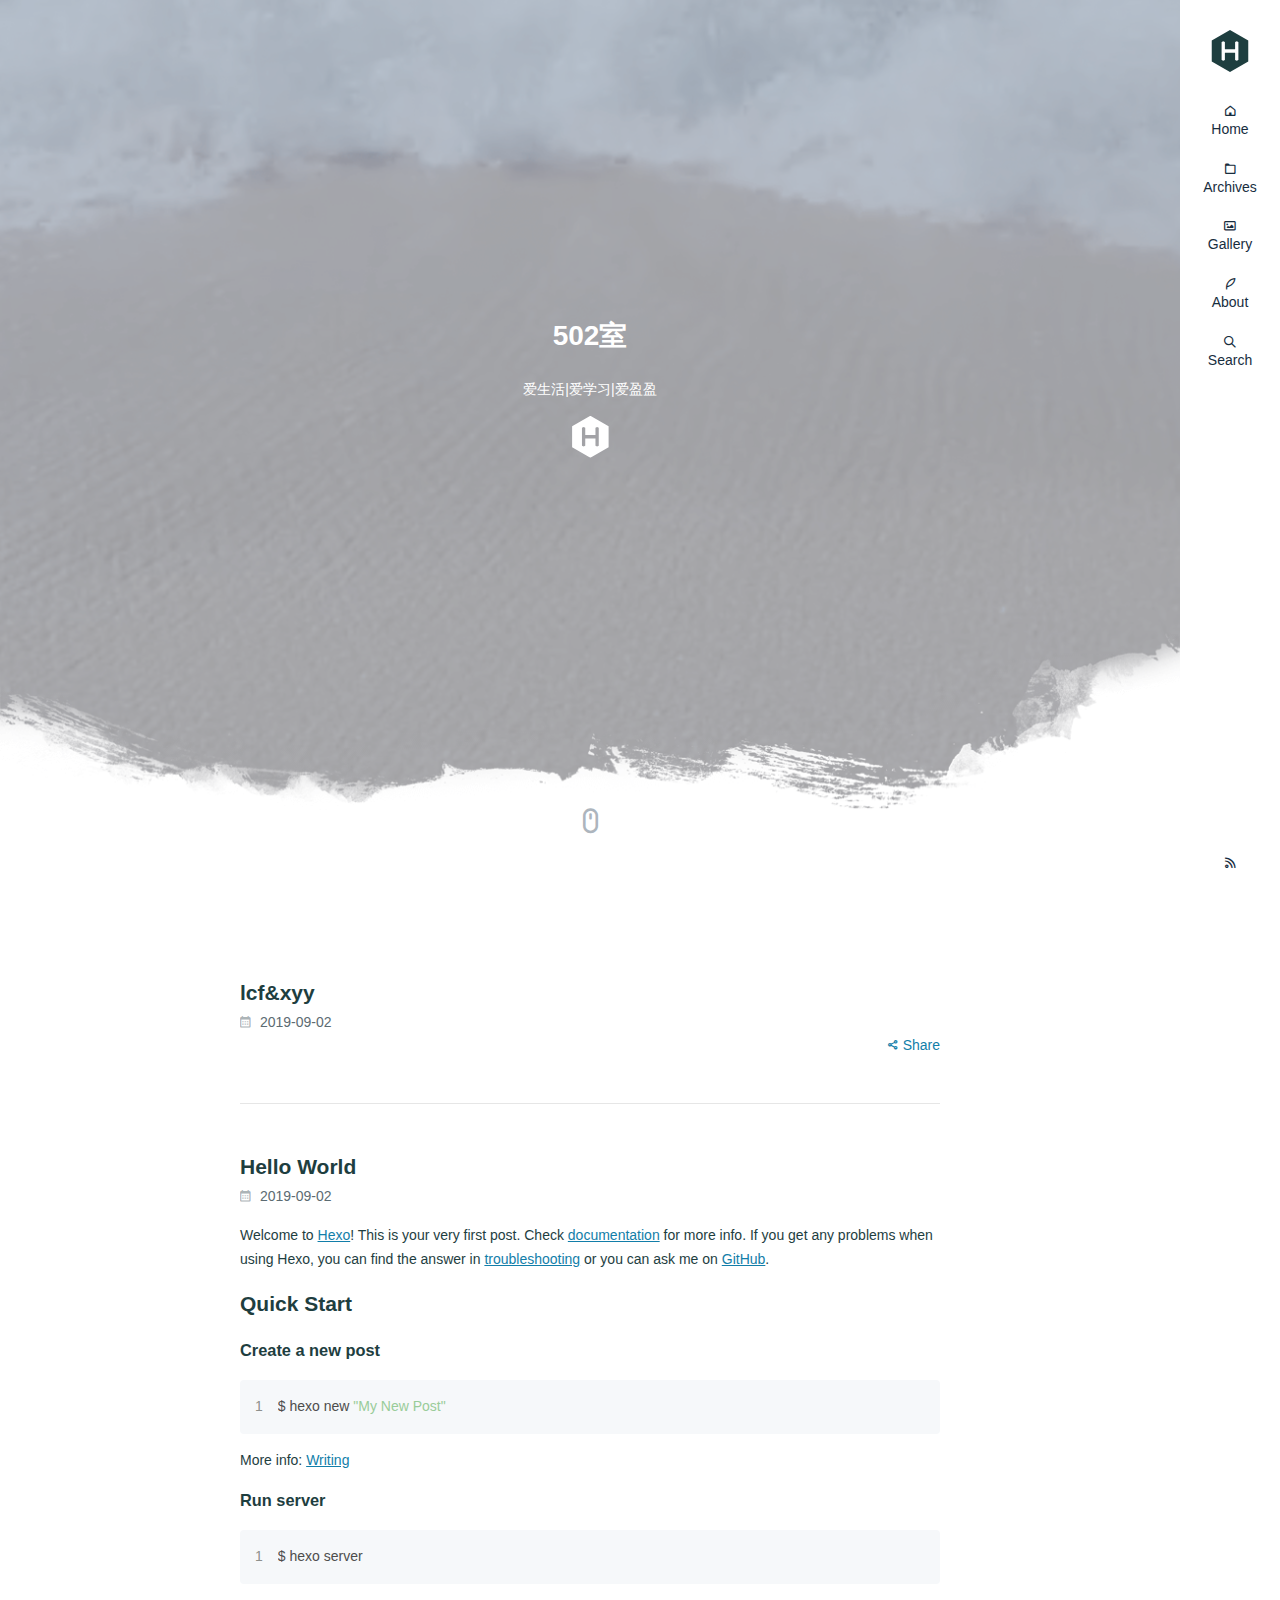
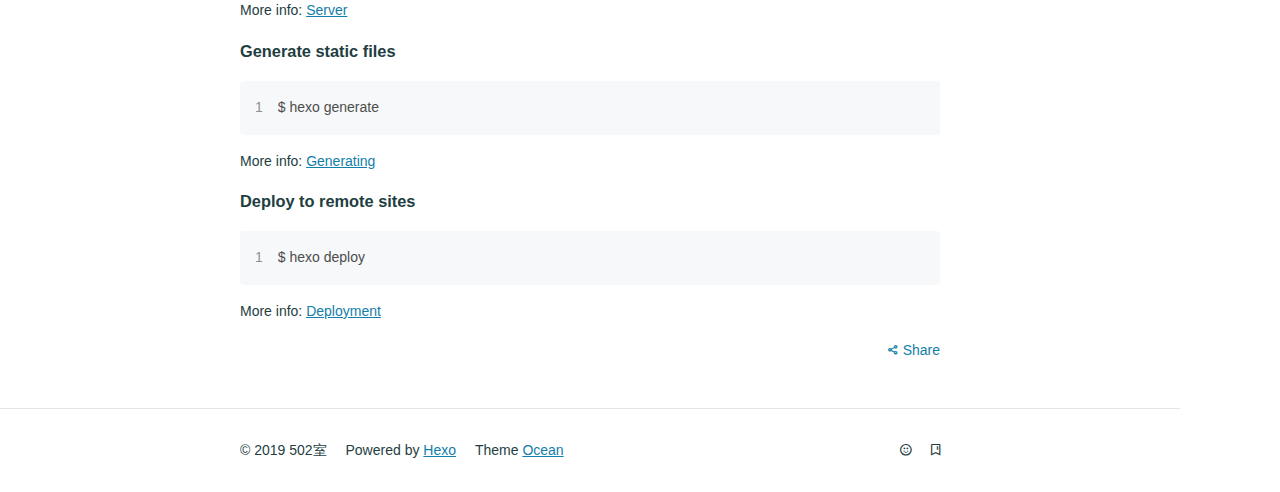
==== commit 34584eeb: "Site updated: 2019-09-03 12:29:08" ====
--- a/index.html
+++ b/index.html
@@ -8,7 +8,7 @@
   <meta name="viewport" content="width=device-width, initial-scale=1, maximum-scale=1">
   <title>
     
-    Hexo</title>
+    502室</title>
   
     <link rel="shortcut icon" href="/favicon.ico">
   
@@ -39,9 +39,9 @@
       <div class="video-overlay"></div>
     </div>
     <div class="video-inner text-center text-white">
-      <h1><a href="/">Hexo</a></h1>
-      <p></p>
-      <div><img src="/images/hexo-inverted.svg" class="brand" alt="Hexo"></div>
+      <h1><a href="/">502室</a></h1>
+      <p>爱生活|爱学习|爱盈盈</p>
+      <div><img src="/images/hexo-inverted.svg" class="brand" alt="502室"></div>
     </div>
     <div class="video-learn-more">
       <a class="anchor" href="#landingpage"><i class="fe fe-mouse"></i></a>
@@ -100,7 +100,7 @@
       
     </div>
     <footer class="article-footer">
-      <a data-url="http://yoursite.com/2019/09/02/lcf-xyy/" data-id="ck03a7uni00016kb1jz4z9yjy"
+      <a data-url="http://yoursite.com/2019/09/02/lcf-xyy/" data-id="ck03aa6dy000170b1mkh4ffa1"
          class="article-share-link">Share</a>
       
     </footer>
@@ -172,7 +172,7 @@
       
     </div>
     <footer class="article-footer">
-      <a data-url="http://yoursite.com/2019/09/02/hello-world/" data-id="ck03a7unc00006kb1yo5zpm4j"
+      <a data-url="http://yoursite.com/2019/09/02/hello-world/" data-id="ck03aa6du000070b12qz2api3"
          class="article-share-link">Share</a>
       
     </footer>
@@ -207,7 +207,7 @@
 </ul>
     </div>
     <ul class="list-inline">
-      <li>&copy; 2019 Hexo</li>
+      <li>&copy; 2019 502室</li>
       <li>Powered by <a href="http://hexo.io/" target="_blank">Hexo</a></li>
       <li>Theme  <a href="https://github.com/zhwangart/hexo-theme-ocean">Ocean</a></li>
     </ul>
@@ -222,7 +222,7 @@
 <nav class="navbar">
   
     <div class="logo">
-      <a href="/"><img src="/images/hexo.svg" alt="Hexo"></a>
+      <a href="/"><img src="/images/hexo.svg" alt="502室"></a>
     </div>
   
   <ul class="nav nav-main">
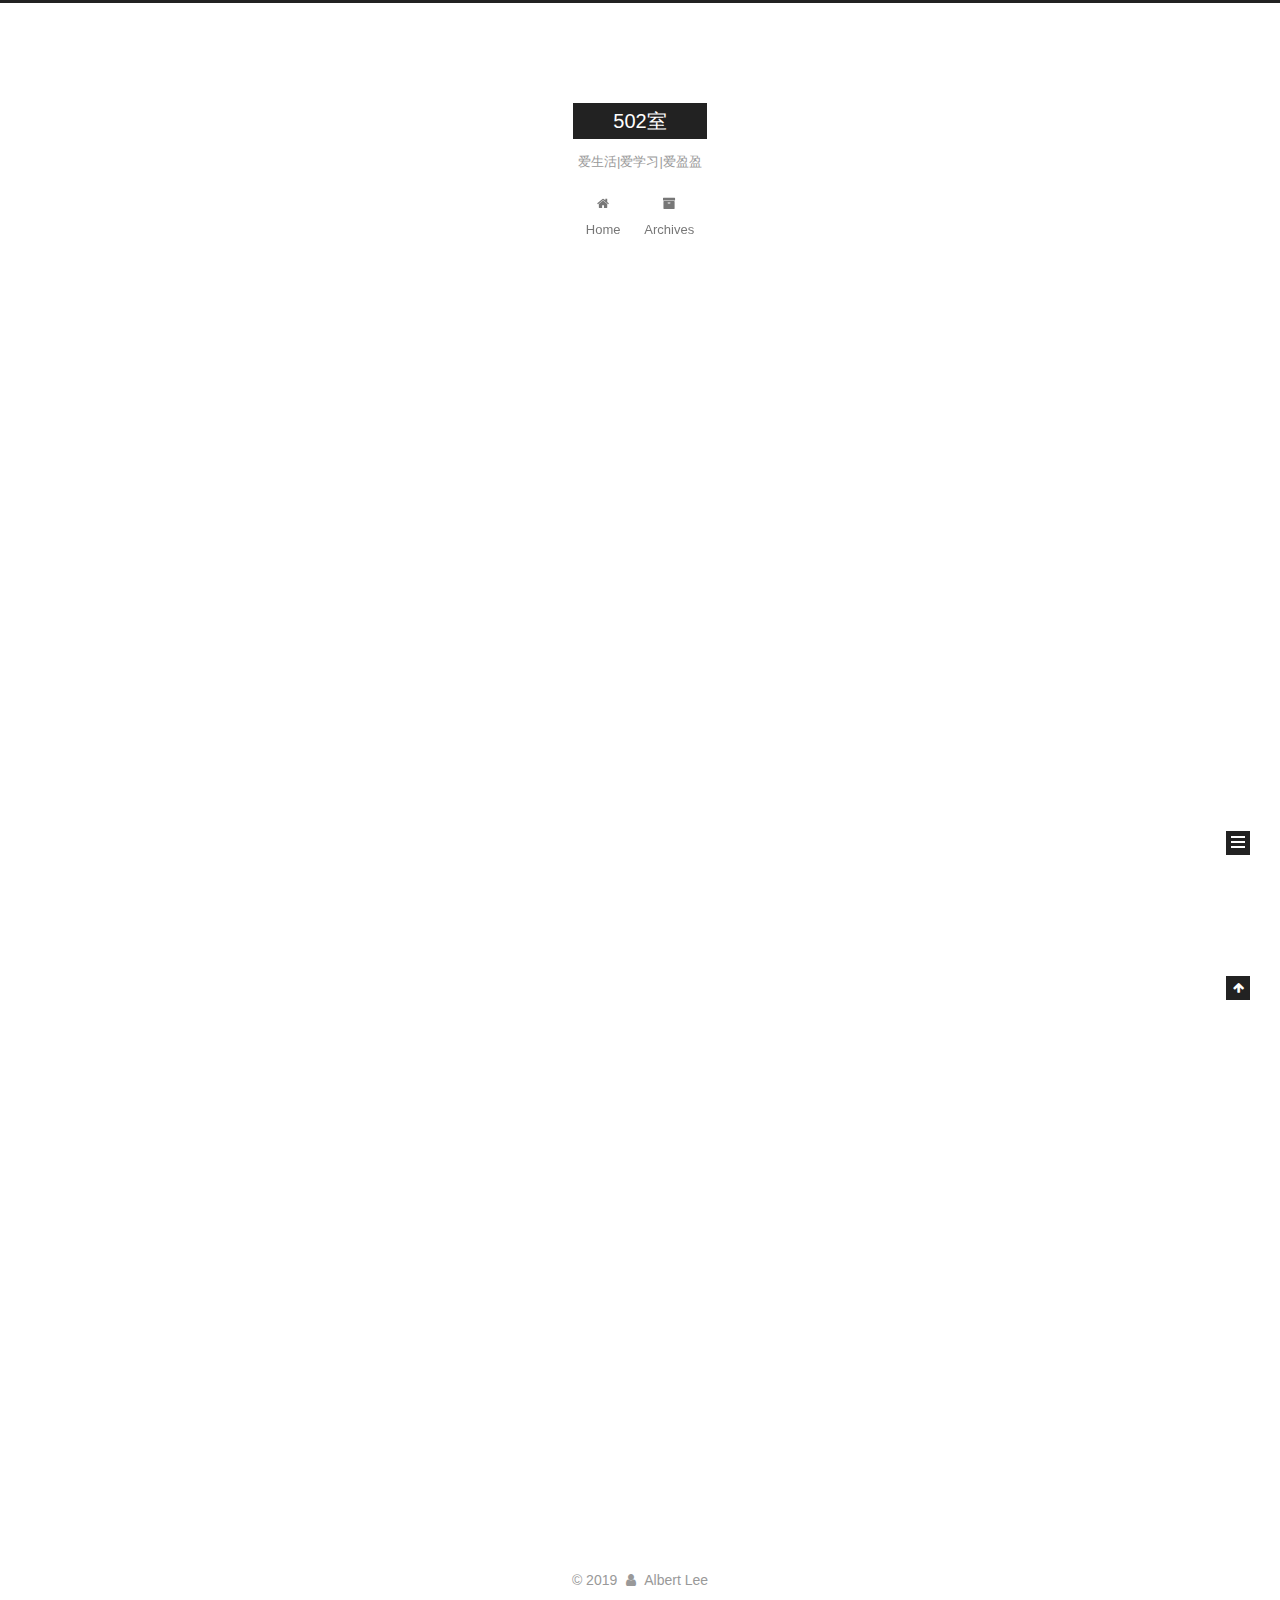
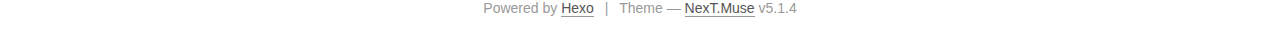
==== commit 5167d879: "Site updated: 2019-09-06 15:12:06" ====
--- a/index.html
+++ b/index.html
@@ -1,290 +1,739 @@
 <!DOCTYPE html>
-<html lang="en">
+
+
+
+  
+
+
+<html class="theme-next muse use-motion" lang="en">
 <head><meta name="generator" content="Hexo 3.9.0">
-  <meta charset="utf-8">
-  
-  
-  
-  <meta name="viewport" content="width=device-width, initial-scale=1, maximum-scale=1">
-  <title>
-    
-    502室</title>
-  
-    <link rel="shortcut icon" href="/favicon.ico">
-  
-  <link rel="stylesheet" href="/css/style.css">
-  
-    <link rel="stylesheet" href="/fancybox/jquery.fancybox.min.css">
-  
-  <script src="/js/pace.min.js"></script>
+  <meta charset="UTF-8">
+<meta http-equiv="X-UA-Compatible" content="IE=edge">
+<meta name="viewport" content="width=device-width, initial-scale=1, maximum-scale=1">
+<meta name="theme-color" content="#222">
+
+
+
+
+
+
+
+
+
+<meta http-equiv="Cache-Control" content="no-transform">
+<meta http-equiv="Cache-Control" content="no-siteapp">
+
+
+
+
+
+
+
+
+
+
+
+
+
+
+
+
+  
+  
+  <link href="/lib/fancybox/source/jquery.fancybox.css?v=2.1.5" rel="stylesheet" type="text/css">
+
+
+
+
+
+
+
+<link href="/lib/font-awesome/css/font-awesome.min.css?v=4.6.2" rel="stylesheet" type="text/css">
+
+<link href="/css/main.css?v=5.1.4" rel="stylesheet" type="text/css">
+
+
+  <link rel="apple-touch-icon" sizes="180x180" href="/images/apple-touch-icon-next.png?v=5.1.4">
+
+
+  <link rel="icon" type="image/png" sizes="32x32" href="/images/favicon-32x32-next.png?v=5.1.4">
+
+
+  <link rel="icon" type="image/png" sizes="16x16" href="/images/favicon-16x16-next.png?v=5.1.4">
+
+
+  <link rel="mask-icon" href="/images/logo.svg?v=5.1.4" color="#222">
+
+
+
+
+
+  <meta name="keywords" content="Hexo, NexT">
+
+
+
+
+
+
+
+
+
+
+<meta property="og:type" content="website">
+<meta property="og:title" content="502室">
+<meta property="og:url" content="http://yoursite.com/index.html">
+<meta property="og:site_name" content="502室">
+<meta property="og:locale" content="en">
+<meta name="twitter:card" content="summary">
+<meta name="twitter:title" content="502室">
+
+
+
+<script type="text/javascript" id="hexo.configurations">
+  var NexT = window.NexT || {};
+  var CONFIG = {
+    root: '/',
+    scheme: 'Muse',
+    version: '5.1.4',
+    sidebar: {"position":"left","display":"post","offset":12,"b2t":false,"scrollpercent":false,"onmobile":false},
+    fancybox: true,
+    tabs: true,
+    motion: {"enable":true,"async":false,"transition":{"post_block":"fadeIn","post_header":"slideDownIn","post_body":"slideDownIn","coll_header":"slideLeftIn","sidebar":"slideUpIn"}},
+    duoshuo: {
+      userId: '0',
+      author: 'Author'
+    },
+    algolia: {
+      applicationID: '',
+      apiKey: '',
+      indexName: '',
+      hits: {"per_page":10},
+      labels: {"input_placeholder":"Search for Posts","hits_empty":"We didn't find any results for the search: ${query}","hits_stats":"${hits} results found in ${time} ms"}
+    }
+  };
+</script>
+
+
+
+  <link rel="canonical" href="http://yoursite.com/">
+
+
+
+
+
+  <title>502室</title>
+  
+
+
+
+
+
+
+
+
 </head>
-</html>
-<body>
-<main class="content">
-  <section class="jumbotron">
-  <div class="video">
-    
-      <div class="video-frame">
-        <img src="/images/ocean/overlay-hero.png" alt="Decorative image frame">
-      </div>
-    
-    <div class="video-media">
-      <video playsinline="" autoplay="" loop="" muted="" data-autoplay=""
-             poster="/images/ocean/ocean.png" x5-video-player-type="h5">
-        <source src="/images/ocean/ocean.mp4" type="video/mp4">
-        <source src="/images/ocean/ocean.ogv" type="video/ogg">
-        <source src="/images/ocean/ocean.webm" type="video/webm">
-        <p>Your user agent does not support the HTML5 Video element.</p>
-      </video>
-      <div class="video-overlay"></div>
+
+<body itemscope itemtype="http://schema.org/WebPage" lang="en">
+
+  
+  
+    
+  
+
+  <div class="container sidebar-position-left 
+  page-home">
+    <div class="headband"></div>
+
+    <header id="header" class="header" itemscope itemtype="http://schema.org/WPHeader">
+      <div class="header-inner"><div class="site-brand-wrapper">
+  <div class="site-meta ">
+    
+
+    <div class="custom-logo-site-title">
+      <a href="/" class="brand" rel="start">
+        <span class="logo-line-before"><i></i></span>
+        <span class="site-title">502室</span>
+        <span class="logo-line-after"><i></i></span>
+      </a>
     </div>
-    <div class="video-inner text-center text-white">
-      <h1><a href="/">502室</a></h1>
-      <p>爱生活|爱学习|爱盈盈</p>
-      <div><img src="/images/hexo-inverted.svg" class="brand" alt="502室"></div>
+      
+        <p class="site-subtitle">爱生活|爱学习|爱盈盈</p>
+      
+  </div>
+
+  <div class="site-nav-toggle">
+    <button>
+      <span class="btn-bar"></span>
+      <span class="btn-bar"></span>
+      <span class="btn-bar"></span>
+    </button>
+  </div>
+</div>
+
+<nav class="site-nav">
+  
+
+  
+    <ul id="menu" class="menu">
+      
+        
+        <li class="menu-item menu-item-home">
+          <a href="/" rel="section">
+            
+              <i class="menu-item-icon fa fa-fw fa-home"></i> <br>
+            
+            Home
+          </a>
+        </li>
+      
+        
+        <li class="menu-item menu-item-archives">
+          <a href="/archives/" rel="section">
+            
+              <i class="menu-item-icon fa fa-fw fa-archive"></i> <br>
+            
+            Archives
+          </a>
+        </li>
+      
+
+      
+    </ul>
+  
+
+  
+</nav>
+
+
+
+ </div>
+    </header>
+
+    <main id="main" class="main">
+      <div class="main-inner">
+        <div class="content-wrap">
+          <div id="content" class="content">
+            
+  <section id="posts" class="posts-expand">
+    
+      
+
+  
+
+  
+  
+  
+
+  <article class="post post-type-normal" itemscope itemtype="http://schema.org/Article">
+  
+  
+  
+  <div class="post-block">
+    <link itemprop="mainEntityOfPage" href="http://yoursite.com/2019/09/02/lcf-xyy/">
+
+    <span hidden itemprop="author" itemscope itemtype="http://schema.org/Person">
+      <meta itemprop="name" content="Albert Lee">
+      <meta itemprop="description" content>
+      <meta itemprop="image" content="/images/avatar.gif">
+    </span>
+
+    <span hidden itemprop="publisher" itemscope itemtype="http://schema.org/Organization">
+      <meta itemprop="name" content="502室">
+    </span>
+
+    
+      <header class="post-header">
+
+        
+        
+          <h1 class="post-title" itemprop="name headline">
+                
+                <a class="post-title-link" href="/2019/09/02/lcf-xyy/" itemprop="url">lcf&xyy</a></h1>
+        
+
+        <div class="post-meta">
+          <span class="post-time">
+            
+              <span class="post-meta-item-icon">
+                <i class="fa fa-calendar-o"></i>
+              </span>
+              
+                <span class="post-meta-item-text">Posted on</span>
+              
+              <time title="Post created" itemprop="dateCreated datePublished" datetime="2019-09-02T22:22:14+08:00">
+                2019-09-02
+              </time>
+            
+
+            
+
+            
+          </span>
+
+          
+
+          
+            
+          
+
+          
+          
+
+          
+
+          
+
+          
+
+        </div>
+      </header>
+    
+
+    
+    
+    
+    <div class="post-body" itemprop="articleBody">
+
+      
+      
+
+      
+        
+          
+            
+          
+        
+      
     </div>
-    <div class="video-learn-more">
-      <a class="anchor" href="#landingpage"><i class="fe fe-mouse"></i></a>
+    
+    
+    
+
+    
+
+    
+
+    
+
+    <footer class="post-footer">
+      
+
+      
+
+      
+
+      
+      
+        <div class="post-eof"></div>
+      
+    </footer>
+  </div>
+  
+  
+  
+  </article>
+
+
+    
+      
+
+  
+
+  
+  
+  
+
+  <article class="post post-type-normal" itemscope itemtype="http://schema.org/Article">
+  
+  
+  
+  <div class="post-block">
+    <link itemprop="mainEntityOfPage" href="http://yoursite.com/2019/09/02/hello-world/">
+
+    <span hidden itemprop="author" itemscope itemtype="http://schema.org/Person">
+      <meta itemprop="name" content="Albert Lee">
+      <meta itemprop="description" content>
+      <meta itemprop="image" content="/images/avatar.gif">
+    </span>
+
+    <span hidden itemprop="publisher" itemscope itemtype="http://schema.org/Organization">
+      <meta itemprop="name" content="502室">
+    </span>
+
+    
+      <header class="post-header">
+
+        
+        
+          <h1 class="post-title" itemprop="name headline">
+                
+                <a class="post-title-link" href="/2019/09/02/hello-world/" itemprop="url">Hello World</a></h1>
+        
+
+        <div class="post-meta">
+          <span class="post-time">
+            
+              <span class="post-meta-item-icon">
+                <i class="fa fa-calendar-o"></i>
+              </span>
+              
+                <span class="post-meta-item-text">Posted on</span>
+              
+              <time title="Post created" itemprop="dateCreated datePublished" datetime="2019-09-02T21:47:52+08:00">
+                2019-09-02
+              </time>
+            
+
+            
+
+            
+          </span>
+
+          
+
+          
+            
+          
+
+          
+          
+
+          
+
+          
+
+          
+
+        </div>
+      </header>
+    
+
+    
+    
+    
+    <div class="post-body" itemprop="articleBody">
+
+      
+      
+
+      
+        
+          
+            <p>Welcome to <a href="https://hexo.io/" target="_blank" rel="noopener">Hexo</a>! This is your very first post. Check <a href="https://hexo.io/docs/" target="_blank" rel="noopener">documentation</a> for more info. If you get any problems when using Hexo, you can find the answer in <a href="https://hexo.io/docs/troubleshooting.html" target="_blank" rel="noopener">troubleshooting</a> or you can ask me on <a href="https://github.com/hexojs/hexo/issues" target="_blank" rel="noopener">GitHub</a>.</p>
+<h2 id="Quick-Start"><a href="#Quick-Start" class="headerlink" title="Quick Start"></a>Quick Start</h2><h3 id="Create-a-new-post"><a href="#Create-a-new-post" class="headerlink" title="Create a new post"></a>Create a new post</h3><figure class="highlight bash"><table><tr><td class="gutter"><pre><span class="line">1</span><br></pre></td><td class="code"><pre><span class="line">$ hexo new <span class="string">"My New Post"</span></span><br></pre></td></tr></table></figure>
+
+<p>More info: <a href="https://hexo.io/docs/writing.html" target="_blank" rel="noopener">Writing</a></p>
+<h3 id="Run-server"><a href="#Run-server" class="headerlink" title="Run server"></a>Run server</h3><figure class="highlight bash"><table><tr><td class="gutter"><pre><span class="line">1</span><br></pre></td><td class="code"><pre><span class="line">$ hexo server</span><br></pre></td></tr></table></figure>
+
+<p>More info: <a href="https://hexo.io/docs/server.html" target="_blank" rel="noopener">Server</a></p>
+<h3 id="Generate-static-files"><a href="#Generate-static-files" class="headerlink" title="Generate static files"></a>Generate static files</h3><figure class="highlight bash"><table><tr><td class="gutter"><pre><span class="line">1</span><br></pre></td><td class="code"><pre><span class="line">$ hexo generate</span><br></pre></td></tr></table></figure>
+
+<p>More info: <a href="https://hexo.io/docs/generating.html" target="_blank" rel="noopener">Generating</a></p>
+<h3 id="Deploy-to-remote-sites"><a href="#Deploy-to-remote-sites" class="headerlink" title="Deploy to remote sites"></a>Deploy to remote sites</h3><figure class="highlight bash"><table><tr><td class="gutter"><pre><span class="line">1</span><br></pre></td><td class="code"><pre><span class="line">$ hexo deploy</span><br></pre></td></tr></table></figure>
+
+<p>More info: <a href="https://hexo.io/docs/deployment.html" target="_blank" rel="noopener">Deployment</a></p>
+
+          
+        
+      
+    </div>
+    
+    
+    
+
+    
+
+    
+
+    
+
+    <footer class="post-footer">
+      
+
+      
+
+      
+
+      
+      
+        <div class="post-eof"></div>
+      
+    </footer>
+  </div>
+  
+  
+  
+  </article>
+
+
+    
+  </section>
+
+  
+
+
+          </div>
+          
+
+
+          
+
+        </div>
+        
+          
+  
+  <div class="sidebar-toggle">
+    <div class="sidebar-toggle-line-wrap">
+      <span class="sidebar-toggle-line sidebar-toggle-line-first"></span>
+      <span class="sidebar-toggle-line sidebar-toggle-line-middle"></span>
+      <span class="sidebar-toggle-line sidebar-toggle-line-last"></span>
     </div>
   </div>
-</section>
-
-<div id="landingpage">
-  <section class="outer">
-  <article class="articles">
-    
-    <h1 class="page-type-title"></h1>
-
-    
-      
-        
-
-<article id="post-lcf-xyy" class="article article-type-post" itemscope itemprop="blogPost" data-scroll-reveal>
-  
-  <div class="article-inner">
-    
-      <header class="article-header">
-        
-  
-    <h2 itemprop="name">
-      <a class="article-title" href="/2019/09/02/lcf-xyy/">lcf&amp;xyy</a>
-    </h2>
-  
-  
-
-
-
-
-      </header>
-    
-
-    
-      <div class="article-meta">
-        <a href="/2019/09/02/lcf-xyy/" class="article-date">
-  <time datetime="2019-09-02T14:22:14.000Z" itemprop="datePublished">2019-09-02</time>
-</a>
+
+  <aside id="sidebar" class="sidebar">
+    
+    <div class="sidebar-inner">
+
+      
+
+      
+
+      <section class="site-overview-wrap sidebar-panel sidebar-panel-active">
+        <div class="site-overview">
+          <div class="site-author motion-element" itemprop="author" itemscope itemtype="http://schema.org/Person">
+            
+              <p class="site-author-name" itemprop="name">Albert Lee</p>
+              <p class="site-description motion-element" itemprop="description"></p>
+          </div>
+
+          <nav class="site-state motion-element">
+
+            
+              <div class="site-state-item site-state-posts">
+              
+                <a href="/archives/">
+              
+                  <span class="site-state-item-count">2</span>
+                  <span class="site-state-item-name">posts</span>
+                </a>
+              </div>
+            
+
+            
+
+            
+
+          </nav>
+
+          
+
+          
+
+          
+          
+
+          
+          
+
+          
+
+        </div>
+      </section>
+
+      
+
+      
+
+    </div>
+  </aside>
+
+
         
       </div>
-    
-
-    
-
-    <div class="article-entry" itemprop="articleBody">
-      
-
-
-      
-
-      
-        
-      
-    </div>
-    <footer class="article-footer">
-      <a data-url="http://yoursite.com/2019/09/02/lcf-xyy/" data-id="ck03aa6dy000170b1mkh4ffa1"
-         class="article-share-link">Share</a>
-      
+    </main>
+
+    <footer id="footer" class="footer">
+      <div class="footer-inner">
+        <div class="copyright">&copy; <span itemprop="copyrightYear">2019</span>
+  <span class="with-love">
+    <i class="fa fa-user"></i>
+  </span>
+  <span class="author" itemprop="copyrightHolder">Albert Lee</span>
+
+  
+</div>
+
+
+  <div class="powered-by">Powered by <a class="theme-link" target="_blank" href="https://hexo.io">Hexo</a></div>
+
+
+
+  <span class="post-meta-divider">|</span>
+
+
+
+  <div class="theme-info">Theme &mdash; <a class="theme-link" target="_blank" href="https://github.com/iissnan/hexo-theme-next">NexT.Muse</a> v5.1.4</div>
+
+
+
+
+        
+
+
+
+
+
+
+
+        
+      </div>
     </footer>
 
+    
+      <div class="back-to-top">
+        <i class="fa fa-arrow-up"></i>
+        
+      </div>
+    
+
+    
+
   </div>
 
   
 
-  
-
-</article>
-
-
-
-      
-        
-
-<article id="post-hello-world" class="article article-type-post" itemscope itemprop="blogPost" data-scroll-reveal>
-  
-  <div class="article-inner">
-    
-      <header class="article-header">
-        
-  
-    <h2 itemprop="name">
-      <a class="article-title" href="/2019/09/02/hello-world/">Hello World</a>
-    </h2>
-  
-  
-
-
-
-
-      </header>
-    
-
-    
-      <div class="article-meta">
-        <a href="/2019/09/02/hello-world/" class="article-date">
-  <time datetime="2019-09-02T13:47:52.225Z" itemprop="datePublished">2019-09-02</time>
-</a>
-        
-      </div>
-    
-
-    
-
-    <div class="article-entry" itemprop="articleBody">
-      
-
-
-      
-
-      
-        <p>Welcome to <a href="https://hexo.io/" target="_blank" rel="noopener">Hexo</a>! This is your very first post. Check <a href="https://hexo.io/docs/" target="_blank" rel="noopener">documentation</a> for more info. If you get any problems when using Hexo, you can find the answer in <a href="https://hexo.io/docs/troubleshooting.html" target="_blank" rel="noopener">troubleshooting</a> or you can ask me on <a href="https://github.com/hexojs/hexo/issues" target="_blank" rel="noopener">GitHub</a>.</p>
-<h2 id="Quick-Start"><a href="#Quick-Start" class="headerlink" title="Quick Start"></a>Quick Start</h2><h3 id="Create-a-new-post"><a href="#Create-a-new-post" class="headerlink" title="Create a new post"></a>Create a new post</h3><figure class="highlight bash"><table><tr><td class="gutter"><pre><span class="line">1</span><br></pre></td><td class="code"><pre><span class="line">$ hexo new <span class="string">"My New Post"</span></span><br></pre></td></tr></table></figure>
-
-<p>More info: <a href="https://hexo.io/docs/writing.html" target="_blank" rel="noopener">Writing</a></p>
-<h3 id="Run-server"><a href="#Run-server" class="headerlink" title="Run server"></a>Run server</h3><figure class="highlight bash"><table><tr><td class="gutter"><pre><span class="line">1</span><br></pre></td><td class="code"><pre><span class="line">$ hexo server</span><br></pre></td></tr></table></figure>
-
-<p>More info: <a href="https://hexo.io/docs/server.html" target="_blank" rel="noopener">Server</a></p>
-<h3 id="Generate-static-files"><a href="#Generate-static-files" class="headerlink" title="Generate static files"></a>Generate static files</h3><figure class="highlight bash"><table><tr><td class="gutter"><pre><span class="line">1</span><br></pre></td><td class="code"><pre><span class="line">$ hexo generate</span><br></pre></td></tr></table></figure>
-
-<p>More info: <a href="https://hexo.io/docs/generating.html" target="_blank" rel="noopener">Generating</a></p>
-<h3 id="Deploy-to-remote-sites"><a href="#Deploy-to-remote-sites" class="headerlink" title="Deploy to remote sites"></a>Deploy to remote sites</h3><figure class="highlight bash"><table><tr><td class="gutter"><pre><span class="line">1</span><br></pre></td><td class="code"><pre><span class="line">$ hexo deploy</span><br></pre></td></tr></table></figure>
-
-<p>More info: <a href="https://hexo.io/docs/deployment.html" target="_blank" rel="noopener">Deployment</a></p>
-
-      
-    </div>
-    <footer class="article-footer">
-      <a data-url="http://yoursite.com/2019/09/02/hello-world/" data-id="ck03aa6du000070b12qz2api3"
-         class="article-share-link">Share</a>
-      
-    </footer>
-
-  </div>
-
-  
-
-  
-
-</article>
-
-
-
-      
-  </article>
-  
-
-  
-</section>
-</div>
-
-  <footer class="footer">
-  <div class="outer">
-    <div class="float-right">
-      <ul class="list-inline">
-  
-    <li><i class="fe fe-smile-alt"></i> <span id="busuanzi_value_site_uv"></span></li>
-  
-    <li><i class="fe fe-bookmark"></i> <span id="busuanzi_value_page_pv"></span></li>
-  
-</ul>
-    </div>
-    <ul class="list-inline">
-      <li>&copy; 2019 502室</li>
-      <li>Powered by <a href="http://hexo.io/" target="_blank">Hexo</a></li>
-      <li>Theme  <a href="https://github.com/zhwangart/hexo-theme-ocean">Ocean</a></li>
-    </ul>
-  </div>
-</footer>
-
-</main>
-
-  <aside class="sidebar">
-    
-    <button class="navbar-toggle"></button>
-<nav class="navbar">
-  
-    <div class="logo">
-      <a href="/"><img src="/images/hexo.svg" alt="502室"></a>
-    </div>
-  
-  <ul class="nav nav-main">
-    
-      <li class="nav-item">
-        <a class="nav-item-link" href="/">Home</a>
-      </li>
-    
-      <li class="nav-item">
-        <a class="nav-item-link" href="/archives">Archives</a>
-      </li>
-    
-      <li class="nav-item">
-        <a class="nav-item-link" href="/gallery">Gallery</a>
-      </li>
-    
-      <li class="nav-item">
-        <a class="nav-item-link" href="/about">About</a>
-      </li>
-    
-    <li class="nav-item">
-      <a class="nav-item-link nav-item-search" title="Search">
-        <i class="fe fe-search"></i>
-        Search
-      </a>
-    </li>
-  </ul>
-</nav>
-<nav class="navbar navbar-bottom">
-  <ul class="nav">
-    <li class="nav-item">
-      <div class="totop" id="totop">
-  <i class="fe fe-rocket"></i>
-</div>
-    </li>
-    <li class="nav-item">
-      
-        <a class="nav-item-link" target="_blank" href="/atom.xml" title="RSS Feed">
-          <i class="fe fe-feed"></i>
-        </a>
-      
-    </li>
-  </ul>
-</nav>
-<div class="search-form-wrap">
-  <div class="local-search local-search-plugin">
-  <input type="search" id="local-search-input" class="local-search-input" placeholder="Search...">
-  <div id="local-search-result" class="local-search-result"></div>
-</div>
-</div>
-  </aside>
-  <script src="/js/jquery-2.0.3.min.js"></script>
-<script src="/js/jquery.justifiedGallery.min.js"></script>
-<script src="/js/lazyload.min.js"></script>
-<script src="/js/busuanzi-2.3.pure.min.js"></script>
-
-  <script src="/fancybox/jquery.fancybox.min.js"></script>
-
-
-
-
-<script src="/js/ocean.js"></script>
+<script type="text/javascript">
+  if (Object.prototype.toString.call(window.Promise) !== '[object Function]') {
+    window.Promise = null;
+  }
+</script>
+
+
+
+
+
+
+
+
+
+  
+
+
+
+
+
+
+
+
+
+
+
+
+  
+  
+    <script type="text/javascript" src="/lib/jquery/index.js?v=2.1.3"></script>
+  
+
+  
+  
+    <script type="text/javascript" src="/lib/fastclick/lib/fastclick.min.js?v=1.0.6"></script>
+  
+
+  
+  
+    <script type="text/javascript" src="/lib/jquery_lazyload/jquery.lazyload.js?v=1.9.7"></script>
+  
+
+  
+  
+    <script type="text/javascript" src="/lib/velocity/velocity.min.js?v=1.2.1"></script>
+  
+
+  
+  
+    <script type="text/javascript" src="/lib/velocity/velocity.ui.min.js?v=1.2.1"></script>
+  
+
+  
+  
+    <script type="text/javascript" src="/lib/fancybox/source/jquery.fancybox.pack.js?v=2.1.5"></script>
+  
+
+
+  
+
+
+  <script type="text/javascript" src="/js/src/utils.js?v=5.1.4"></script>
+
+  <script type="text/javascript" src="/js/src/motion.js?v=5.1.4"></script>
+
+
+
+  
+  
+
+  
+
+  
+
+
+  <script type="text/javascript" src="/js/src/bootstrap.js?v=5.1.4"></script>
+
+
+
+  
+
+
+  
+
+
+
+
+	
+
+
+
+
+
+  
+
+
+
+
+
+  
+
+
+
+
+
+
+
+
+
+
+
+
+  
+
+
+
+
+
+  
+
+  
+
+  
+
+  
+  
+
+  
+
+  
+
+  
 
 </body>
-</html>+</html>
--- a/css/main.css
+++ b/css/main.css
@@ -0,0 +1,2662 @@
+/* normalize.css v3.0.2 | MIT License | git.io/normalize */
+html {
+  font-family: sans-serif; /* 1 */
+  -ms-text-size-adjust: 100%; /* 2 */
+  -webkit-text-size-adjust: 100%; /* 2 */
+}
+body {
+  margin: 0;
+}
+article,
+aside,
+details,
+figcaption,
+figure,
+footer,
+header,
+hgroup,
+main,
+menu,
+nav,
+section,
+summary {
+  display: block;
+}
+audio,
+canvas,
+progress,
+video {
+  display: inline-block; /* 1 */
+  vertical-align: baseline; /* 2 */
+}
+audio:not([controls]) {
+  display: none;
+  height: 0;
+}
+[hidden],
+template {
+  display: none;
+}
+a {
+  background-color: transparent;
+}
+a:active,
+a:hover {
+  outline: 0;
+}
+abbr[title] {
+  border-bottom: 1px dotted;
+}
+b,
+strong {
+  font-weight: bold;
+}
+dfn {
+  font-style: italic;
+}
+h1 {
+  font-size: 2em;
+  margin: 0.67em 0;
+}
+mark {
+  background: #ff0;
+  color: #000;
+}
+small {
+  font-size: 80%;
+}
+sub,
+sup {
+  font-size: 75%;
+  line-height: 0;
+  position: relative;
+  vertical-align: baseline;
+}
+sup {
+  top: -0.5em;
+}
+sub {
+  bottom: -0.25em;
+}
+img {
+  border: 0;
+}
+svg:not(:root) {
+  overflow: hidden;
+}
+figure {
+  margin: 1em 40px;
+}
+hr {
+  -moz-box-sizing: content-box;
+  box-sizing: content-box;
+  height: 0;
+}
+pre {
+  overflow: auto;
+}
+code,
+kbd,
+pre,
+samp {
+  font-family: monospace, monospace;
+  font-size: 1em;
+}
+button,
+input,
+optgroup,
+select,
+textarea {
+  color: inherit; /* 1 */
+  font: inherit; /* 2 */
+  margin: 0; /* 3 */
+}
+button {
+  overflow: visible;
+}
+button,
+select {
+  text-transform: none;
+}
+button,
+html input[type="button"],
+input[type="reset"],
+input[type="submit"] {
+  -webkit-appearance: button; /* 2 */
+  cursor: pointer; /* 3 */
+}
+button[disabled],
+html input[disabled] {
+  cursor: default;
+}
+button::-moz-focus-inner,
+input::-moz-focus-inner {
+  border: 0;
+  padding: 0;
+}
+input {
+  line-height: normal;
+}
+input[type="checkbox"],
+input[type="radio"] {
+  box-sizing: border-box; /* 1 */
+  padding: 0; /* 2 */
+}
+input[type="number"]::-webkit-inner-spin-button,
+input[type="number"]::-webkit-outer-spin-button {
+  height: auto;
+}
+input[type="search"] {
+  -webkit-appearance: textfield; /* 1 */
+  -moz-box-sizing: content-box;
+  -webkit-box-sizing: content-box; /* 2 */
+  box-sizing: content-box;
+}
+input[type="search"]::-webkit-search-cancel-button,
+input[type="search"]::-webkit-search-decoration {
+  -webkit-appearance: none;
+}
+fieldset {
+  border: 1px solid #c0c0c0;
+  margin: 0 2px;
+  padding: 0.35em 0.625em 0.75em;
+}
+legend {
+  border: 0; /* 1 */
+  padding: 0; /* 2 */
+}
+textarea {
+  overflow: auto;
+}
+optgroup {
+  font-weight: bold;
+}
+table {
+  border-collapse: collapse;
+  border-spacing: 0;
+}
+td,
+th {
+  padding: 0;
+}
+::selection {
+  background: #262a30;
+  color: #fff;
+}
+body {
+  position: relative;
+  font-family: 'Lato', "PingFang SC", "Microsoft YaHei", sans-serif;
+  font-size: 14px;
+  line-height: 2;
+  color: #555;
+  background: #fff;
+}
+@media (max-width: 767px) {
+  body {
+    padding-right: 0 !important;
+  }
+}
+@media (min-width: 768px) and (max-width: 991px) {
+  body {
+    padding-right: 0 !important;
+  }
+}
+@media (min-width: 1600px) {
+  body {
+    font-size: 16px;
+  }
+}
+h1,
+h2,
+h3,
+h4,
+h5,
+h6 {
+  margin: 0;
+  padding: 0;
+  font-weight: bold;
+  line-height: 1.5;
+  font-family: 'Lato', "PingFang SC", "Microsoft YaHei", sans-serif;
+}
+h2,
+h3,
+h4,
+h5,
+h6 {
+  margin: 20px 0 15px;
+}
+h1 {
+  font-size: 22px;
+}
+@media (max-width: 767px) {
+  h1 {
+    font-size: 18px;
+  }
+}
+h2 {
+  font-size: 20px;
+}
+@media (max-width: 767px) {
+  h2 {
+    font-size: 16px;
+  }
+}
+h3 {
+  font-size: 18px;
+}
+@media (max-width: 767px) {
+  h3 {
+    font-size: 14px;
+  }
+}
+h4 {
+  font-size: 16px;
+}
+@media (max-width: 767px) {
+  h4 {
+    font-size: 12px;
+  }
+}
+h5 {
+  font-size: 14px;
+}
+@media (max-width: 767px) {
+  h5 {
+    font-size: 10px;
+  }
+}
+h6 {
+  font-size: 12px;
+}
+@media (max-width: 767px) {
+  h6 {
+    font-size: 8px;
+  }
+}
+p {
+  margin: 0 0 20px 0;
+}
+a {
+  color: #555;
+  text-decoration: none;
+  outline: none;
+  border-bottom: 1px solid #999;
+  word-wrap: break-word;
+}
+a:hover {
+  color: #222;
+  border-bottom-color: #222;
+}
+blockquote {
+  margin: 0;
+  padding: 0;
+}
+img {
+  display: block;
+  margin: auto;
+  max-width: 100%;
+  height: auto;
+}
+hr {
+  margin: 40px 0;
+  height: 3px;
+  border: none;
+  background-color: #ddd;
+  background-image: repeating-linear-gradient(-45deg, #fff, #fff 4px, transparent 4px, transparent 8px);
+}
+blockquote {
+  padding: 0 15px;
+  color: #666;
+  border-left: 4px solid #ddd;
+}
+blockquote cite::before {
+  content: "-";
+  padding: 0 5px;
+}
+dt {
+  font-weight: 700;
+}
+dd {
+  margin: 0;
+  padding: 0;
+}
+kbd {
+  border: 1px solid #ccc;
+  border-radius: 0.2em;
+  box-shadow: 0.1em 0.1em 0.2em rgba(0,0,0,0.1);
+  background-color: #f9f9f9;
+  font-family: inherit;
+  background-image: -webkit-linear-gradient(top, #eee, #fff, #eee);
+  padding: 0.1em 0.3em;
+  white-space: nowrap;
+}
+.text-left {
+  text-align: left;
+}
+.text-center {
+  text-align: center;
+}
+.text-right {
+  text-align: right;
+}
+.text-justify {
+  text-align: justify;
+}
+.text-nowrap {
+  white-space: nowrap;
+}
+.text-lowercase {
+  text-transform: lowercase;
+}
+.text-uppercase {
+  text-transform: uppercase;
+}
+.text-capitalize {
+  text-transform: capitalize;
+}
+.center-block {
+  display: block;
+  margin-left: auto;
+  margin-right: auto;
+}
+.clearfix:before,
+.clearfix:after {
+  content: " ";
+  display: table;
+}
+.clearfix:after {
+  clear: both;
+}
+.pullquote {
+  width: 45%;
+}
+.pullquote.left {
+  float: left;
+  margin-left: 5px;
+  margin-right: 10px;
+}
+.pullquote.right {
+  float: right;
+  margin-left: 10px;
+  margin-right: 5px;
+}
+.affix.affix.affix {
+  position: fixed;
+}
+.translation {
+  margin-top: -20px;
+  font-size: 14px;
+  color: #999;
+}
+.scrollbar-measure {
+  width: 100px;
+  height: 100px;
+  overflow: scroll;
+  position: absolute;
+  top: -9999px;
+}
+.use-motion .motion-element {
+  opacity: 0;
+}
+table {
+  margin: 20px 0;
+  width: 100%;
+  border-collapse: collapse;
+  border-spacing: 0;
+  border: 1px solid #ddd;
+  font-size: 14px;
+  table-layout: fixed;
+  word-wrap: break-all;
+}
+table>tbody>tr:nth-of-type(odd) {
+  background-color: #f9f9f9;
+}
+table>tbody>tr:hover {
+  background-color: #f5f5f5;
+}
+caption,
+th,
+td {
+  padding: 8px;
+  text-align: left;
+  vertical-align: middle;
+  font-weight: normal;
+}
+th,
+td {
+  border-bottom: 3px solid #ddd;
+  border-right: 1px solid #eee;
+}
+th {
+  padding-bottom: 10px;
+  font-weight: 700;
+}
+td {
+  border-bottom-width: 1px;
+}
+html,
+body {
+  height: 100%;
+}
+.container {
+  position: relative;
+  min-height: 100%;
+}
+.header-inner {
+  margin: 0 auto;
+  padding: 100px 0 70px;
+  width: 700px;
+}
+@media (min-width: 1600px) {
+  .container .header-inner {
+    width: 900px;
+  }
+}
+.main {
+  padding-bottom: 150px;
+}
+.main-inner {
+  margin: 0 auto;
+  width: 700px;
+}
+@media (min-width: 1600px) {
+  .container .main-inner {
+    width: 900px;
+  }
+}
+.footer {
+  position: absolute;
+  left: 0;
+  bottom: 0;
+  width: 100%;
+  min-height: 50px;
+}
+.footer-inner {
+  box-sizing: border-box;
+  margin: 20px auto;
+  width: 700px;
+}
+@media (min-width: 1600px) {
+  .container .footer-inner {
+    width: 900px;
+  }
+}
+pre,
+.highlight {
+  overflow: auto;
+  margin: 20px 0;
+  padding: 0;
+  font-size: 13px;
+  color: #4d4d4c;
+  background: #f7f7f7;
+  line-height: 1.6;
+}
+pre,
+code {
+  font-family: consolas, Menlo, "PingFang SC", "Microsoft YaHei", monospace;
+}
+code {
+  padding: 2px 4px;
+  word-wrap: break-word;
+  color: #555;
+  background: #eee;
+  border-radius: 3px;
+  font-size: 13px;
+}
+pre {
+  padding: 10px;
+}
+pre code {
+  padding: 0;
+  color: #4d4d4c;
+  background: none;
+  text-shadow: none;
+}
+.highlight {
+  border-radius: 1px;
+}
+.highlight pre {
+  border: none;
+  margin: 0;
+  padding: 10px 0;
+}
+.highlight table {
+  margin: 0;
+  width: auto;
+  border: none;
+}
+.highlight td {
+  border: none;
+  padding: 0;
+}
+.highlight figcaption {
+  font-size: 1em;
+  color: #4d4d4c;
+  line-height: 1em;
+  margin-bottom: 1em;
+}
+.highlight figcaption:before,
+.highlight figcaption:after {
+  content: " ";
+  display: table;
+}
+.highlight figcaption:after {
+  clear: both;
+}
+.highlight figcaption a {
+  float: right;
+  color: #4d4d4c;
+}
+.highlight figcaption a:hover {
+  border-bottom-color: #4d4d4c;
+}
+.highlight .gutter pre {
+  padding-left: 10px;
+  padding-right: 10px;
+  color: #869194;
+  text-align: right;
+  background-color: #eff2f3;
+}
+.highlight .code pre {
+  width: 100%;
+  padding-left: 10px;
+  padding-right: 10px;
+  background-color: #f7f7f7;
+}
+.highlight .line {
+  height: 20px;
+}
+.gutter {
+  -webkit-user-select: none;
+  -moz-user-select: none;
+  -ms-user-select: none;
+  user-select: none;
+}
+.gist table {
+  width: auto;
+}
+.gist table td {
+  border: none;
+}
+pre .deletion {
+  background: #fdd;
+}
+pre .addition {
+  background: #dfd;
+}
+pre .meta {
+  color: #8959a8;
+}
+pre .comment {
+  color: #8e908c;
+}
+pre .variable,
+pre .attribute,
+pre .tag,
+pre .regexp,
+pre .ruby .constant,
+pre .xml .tag .title,
+pre .xml .pi,
+pre .xml .doctype,
+pre .html .doctype,
+pre .css .id,
+pre .css .class,
+pre .css .pseudo {
+  color: #c82829;
+}
+pre .number,
+pre .preprocessor,
+pre .built_in,
+pre .literal,
+pre .params,
+pre .constant,
+pre .command {
+  color: #f5871f;
+}
+pre .ruby .class .title,
+pre .css .rules .attribute,
+pre .string,
+pre .value,
+pre .inheritance,
+pre .header,
+pre .ruby .symbol,
+pre .xml .cdata,
+pre .special,
+pre .number,
+pre .formula {
+  color: #718c00;
+}
+pre .title,
+pre .css .hexcolor {
+  color: #3e999f;
+}
+pre .function,
+pre .python .decorator,
+pre .python .title,
+pre .ruby .function .title,
+pre .ruby .title .keyword,
+pre .perl .sub,
+pre .javascript .title,
+pre .coffeescript .title {
+  color: #4271ae;
+}
+pre .keyword,
+pre .javascript .function {
+  color: #8959a8;
+}
+.full-image.full-image.full-image.full-image {
+  border: none;
+  max-width: 100%;
+  width: auto;
+  margin: 20px auto 25px;
+}
+@media (min-width: 992px) {
+  .full-image.full-image.full-image.full-image {
+    max-width: none;
+    width: 110%;
+    margin: 25px -5%;
+  }
+}
+.blockquote-center,
+.page-home .post-type-quote blockquote,
+.page-post-detail .post-type-quote blockquote {
+  position: relative;
+  margin: 40px 0;
+  padding: 0;
+  border-left: none;
+  text-align: center;
+}
+.blockquote-center::before,
+.page-home .post-type-quote blockquote::before,
+.page-post-detail .post-type-quote blockquote::before,
+.blockquote-center::after,
+.page-home .post-type-quote blockquote::after,
+.page-post-detail .post-type-quote blockquote::after {
+  position: absolute;
+  content: ' ';
+  display: block;
+  width: 100%;
+  height: 24px;
+  opacity: 0.2;
+  background-repeat: no-repeat;
+  background-position: 0 -6px;
+  background-size: 22px 22px;
+}
+.blockquote-center::before,
+.page-home .post-type-quote blockquote::before,
+.page-post-detail .post-type-quote blockquote::before {
+  top: -20px;
+  background-image: url("../images/quote-l.svg");
+  border-top: 1px solid #ccc;
+}
+.blockquote-center::after,
+.page-home .post-type-quote blockquote::after,
+.page-post-detail .post-type-quote blockquote::after {
+  bottom: -20px;
+  background-image: url("../images/quote-r.svg");
+  border-bottom: 1px solid #ccc;
+  background-position: 100% 8px;
+}
+.blockquote-center p,
+.page-home .post-type-quote blockquote p,
+.page-post-detail .post-type-quote blockquote p,
+.blockquote-center div,
+.page-home .post-type-quote blockquote div,
+.page-post-detail .post-type-quote blockquote div {
+  text-align: center;
+}
+.post .post-body .group-picture img {
+  box-sizing: border-box;
+  padding: 0 3px;
+  border: none;
+}
+.post .group-picture-row {
+  overflow: hidden;
+  margin-top: 6px;
+}
+.post .group-picture-row:first-child {
+  margin-top: 0;
+}
+.post .group-picture-column {
+  float: left;
+}
+.page-post-detail .post-body .group-picture-column {
+  float: none;
+  margin-top: 10px;
+  width: auto !important;
+}
+.page-post-detail .post-body .group-picture-column img {
+  margin: 0 auto;
+}
+.page-archive .group-picture-container {
+  overflow: hidden;
+}
+.page-archive .group-picture-row {
+  float: left;
+}
+.page-archive .group-picture-row:first-child {
+  margin-top: 6px;
+}
+.page-archive .group-picture-column {
+  max-width: 150px;
+  max-height: 150px;
+}
+.post-body .note {
+  position: relative;
+  padding: 15px;
+  margin-bottom: 20px;
+  border: 1px solid #eee;
+  border-left-width: 5px;
+  border-radius: 3px;
+}
+.post-body .note h2,
+.post-body .note h3,
+.post-body .note h4,
+.post-body .note h5,
+.post-body .note h6 {
+  margin-top: 0;
+  margin-bottom: 0;
+  border-bottom: initial;
+  padding-top: 0 !important;
+}
+.post-body .note p:first-child,
+.post-body .note ul:first-child,
+.post-body .note ol:first-child,
+.post-body .note table:first-child,
+.post-body .note pre:first-child,
+.post-body .note blockquote:first-child {
+  margin-top: 0;
+}
+.post-body .note p:last-child,
+.post-body .note ul:last-child,
+.post-body .note ol:last-child,
+.post-body .note table:last-child,
+.post-body .note pre:last-child,
+.post-body .note blockquote:last-child {
+  margin-bottom: 0;
+}
+.post-body .note.default {
+  border-left-color: #777;
+}
+.post-body .note.default h2,
+.post-body .note.default h3,
+.post-body .note.default h4,
+.post-body .note.default h5,
+.post-body .note.default h6 {
+  color: #777;
+}
+.post-body .note.primary {
+  border-left-color: #6f42c1;
+}
+.post-body .note.primary h2,
+.post-body .note.primary h3,
+.post-body .note.primary h4,
+.post-body .note.primary h5,
+.post-body .note.primary h6 {
+  color: #6f42c1;
+}
+.post-body .note.info {
+  border-left-color: #428bca;
+}
+.post-body .note.info h2,
+.post-body .note.info h3,
+.post-body .note.info h4,
+.post-body .note.info h5,
+.post-body .note.info h6 {
+  color: #428bca;
+}
+.post-body .note.success {
+  border-left-color: #5cb85c;
+}
+.post-body .note.success h2,
+.post-body .note.success h3,
+.post-body .note.success h4,
+.post-body .note.success h5,
+.post-body .note.success h6 {
+  color: #5cb85c;
+}
+.post-body .note.warning {
+  border-left-color: #f0ad4e;
+}
+.post-body .note.warning h2,
+.post-body .note.warning h3,
+.post-body .note.warning h4,
+.post-body .note.warning h5,
+.post-body .note.warning h6 {
+  color: #f0ad4e;
+}
+.post-body .note.danger {
+  border-left-color: #d9534f;
+}
+.post-body .note.danger h2,
+.post-body .note.danger h3,
+.post-body .note.danger h4,
+.post-body .note.danger h5,
+.post-body .note.danger h6 {
+  color: #d9534f;
+}
+.post-body .label {
+  display: inline;
+  padding: 0 2px;
+  white-space: nowrap;
+}
+.post-body .label.default {
+  background-color: #f0f0f0;
+}
+.post-body .label.primary {
+  background-color: #efe6f7;
+}
+.post-body .label.info {
+  background-color: #e5f2f8;
+}
+.post-body .label.success {
+  background-color: #e7f4e9;
+}
+.post-body .label.warning {
+  background-color: #fcf6e1;
+}
+.post-body .label.danger {
+  background-color: #fae8eb;
+}
+.post-body .tabs {
+  position: relative;
+  display: block;
+  margin-bottom: 20px;
+  padding-top: 10px;
+}
+.post-body .tabs ul.nav-tabs {
+  margin: 0;
+  padding: 0;
+  display: flex;
+  margin-bottom: -1px;
+}
+@media (max-width: 413px) {
+  .post-body .tabs ul.nav-tabs {
+    display: block;
+    margin-bottom: 5px;
+  }
+}
+.post-body .tabs ul.nav-tabs li.tab {
+  list-style-type: none !important;
+  margin: 0 0.25em 0 0;
+  border-top: 3px solid transparent;
+  border-left: 1px solid transparent;
+  border-right: 1px solid transparent;
+}
+@media (max-width: 413px) {
+  .post-body .tabs ul.nav-tabs li.tab {
+    margin: initial;
+    border-top: 1px solid transparent;
+    border-left: 3px solid transparent;
+    border-right: 1px solid transparent;
+    border-bottom: 1px solid transparent;
+  }
+}
+.post-body .tabs ul.nav-tabs li.tab a {
+  outline: 0;
+  border-bottom: initial;
+  display: block;
+  line-height: 1.8em;
+  padding: 0.25em 0.75em;
+  transition-duration: 0.2s;
+  transition-timing-function: ease-out;
+  transition-delay: 0s;
+}
+.post-body .tabs ul.nav-tabs li.tab a i {
+  width: 1.285714285714286em;
+}
+.post-body .tabs ul.nav-tabs li.tab.active {
+  border-top: 3px solid #fc6423;
+  border-left: 1px solid #ddd;
+  border-right: 1px solid #ddd;
+  background-color: #fff;
+}
+@media (max-width: 413px) {
+  .post-body .tabs ul.nav-tabs li.tab.active {
+    border-top: 1px solid #ddd;
+    border-left: 3px solid #fc6423;
+    border-right: 1px solid #ddd;
+    border-bottom: 1px solid #ddd;
+  }
+}
+.post-body .tabs ul.nav-tabs li.tab.active a {
+  cursor: default;
+  color: #555;
+}
+.post-body .tabs .tab-content {
+  background-color: #fff;
+}
+.post-body .tabs .tab-content .tab-pane {
+  border: 1px solid #ddd;
+  padding: 20px 20px 0 20px;
+}
+.post-body .tabs .tab-content .tab-pane:not(.active) {
+  display: none !important;
+}
+.post-body .tabs .tab-content .tab-pane.active {
+  display: block !important;
+}
+.btn {
+  display: inline-block;
+  padding: 0 20px;
+  font-size: 14px;
+  color: #fff;
+  background: #222;
+  border: 2px solid #222;
+  text-decoration: none;
+  border-radius: 0;
+  transition-property: background-color;
+  transition-duration: 0.2s;
+  transition-timing-function: ease-in-out;
+  transition-delay: 0s;
+  line-height: 2;
+}
+.btn:hover {
+  border-color: #222;
+  color: #222;
+  background: #fff;
+}
+.btn +.btn {
+  margin: 0 0 8px 8px;
+}
+.btn .fa-fw {
+  width: 1.285714285714286em;
+  text-align: left;
+}
+.btn-bar {
+  display: block;
+  width: 22px;
+  height: 2px;
+  background: #555;
+  border-radius: 1px;
+}
+.btn-bar+.btn-bar {
+  margin-top: 4px;
+}
+.pagination {
+  margin: 120px 0 40px;
+  text-align: center;
+  border-top: 1px solid #eee;
+}
+.page-number-basic,
+.pagination .prev,
+.pagination .next,
+.pagination .page-number,
+.pagination .space {
+  display: inline-block;
+  position: relative;
+  top: -1px;
+  margin: 0 10px;
+  padding: 0 11px;
+}
+@media (max-width: 767px) {
+  .page-number-basic,
+  .pagination .prev,
+  .pagination .next,
+  .pagination .page-number,
+  .pagination .space {
+    margin: 0 5px;
+  }
+}
+.pagination .prev,
+.pagination .next,
+.pagination .page-number {
+  border-bottom: 0;
+  border-top: 1px solid #eee;
+  transition-property: border-color;
+  transition-duration: 0.2s;
+  transition-timing-function: ease-in-out;
+  transition-delay: 0s;
+}
+.pagination .prev:hover,
+.pagination .next:hover,
+.pagination .page-number:hover {
+  border-top-color: #222;
+}
+.pagination .space {
+  padding: 0;
+  margin: 0;
+}
+.pagination .prev {
+  margin-left: 0;
+}
+.pagination .next {
+  margin-right: 0;
+}
+.pagination .page-number.current {
+  color: #fff;
+  background: #ccc;
+  border-top-color: #ccc;
+}
+@media (max-width: 767px) {
+  .pagination {
+    border-top: none;
+  }
+  .pagination .prev,
+  .pagination .next,
+  .pagination .page-number {
+    margin-bottom: 10px;
+    border-top: 0;
+    border-bottom: 1px solid #eee;
+    padding: 0 10px;
+  }
+  .pagination .prev:hover,
+  .pagination .next:hover,
+  .pagination .page-number:hover {
+    border-bottom-color: #222;
+  }
+}
+.comments {
+  margin: 60px 20px 0;
+}
+.tag-cloud {
+  text-align: center;
+}
+.tag-cloud a {
+  display: inline-block;
+  margin: 10px;
+}
+.back-to-top {
+  box-sizing: border-box;
+  position: fixed;
+  bottom: -100px;
+  right: 30px;
+  z-index: 1050;
+  padding: 0 6px;
+  width: 24px;
+  background: #222;
+  font-size: 12px;
+  opacity: 1;
+  color: #fff;
+  cursor: pointer;
+  text-align: center;
+  -webkit-transform: translateZ(0);
+  transition-property: bottom;
+  transition-duration: 0.2s;
+  transition-timing-function: ease-in-out;
+  transition-delay: 0s;
+}
+@media (min-width: 768px) and (max-width: 991px) {
+  .back-to-top {
+    display: none !important;
+  }
+}
+@media (max-width: 767px) {
+  .back-to-top {
+    display: none !important;
+  }
+}
+.back-to-top.back-to-top-on {
+  bottom: 19px;
+}
+.header {
+  background: transparent;
+}
+.header-inner {
+  position: relative;
+}
+.headband {
+  height: 3px;
+  background: #222;
+}
+.site-meta {
+  margin: 0;
+  text-align: center;
+}
+@media (max-width: 767px) {
+  .site-meta {
+    text-align: center;
+  }
+}
+.brand {
+  position: relative;
+  display: inline-block;
+  padding: 0 40px;
+  color: #fff;
+  background: #222;
+  border-bottom: none;
+}
+.brand:hover {
+  color: #fff;
+}
+.logo {
+  display: inline-block;
+  margin-right: 5px;
+  line-height: 36px;
+  vertical-align: top;
+}
+.site-title {
+  display: inline-block;
+  vertical-align: top;
+  line-height: 36px;
+  font-size: 20px;
+  font-weight: normal;
+  font-family: 'Lato', "PingFang SC", "Microsoft YaHei", sans-serif;
+}
+.site-subtitle {
+  margin-top: 10px;
+  font-size: 13px;
+  color: #999;
+}
+.use-motion .brand {
+  opacity: 0;
+}
+.use-motion .logo,
+.use-motion .site-title,
+.use-motion .site-subtitle {
+  opacity: 0;
+  position: relative;
+  top: -10px;
+}
+.site-nav-toggle {
+  display: none;
+  position: absolute;
+  top: 10px;
+  left: 10px;
+}
+@media (max-width: 767px) {
+  .site-nav-toggle {
+    display: block;
+  }
+}
+.site-nav-toggle button {
+  margin-top: 2px;
+  padding: 9px 10px;
+  background: transparent;
+  border: none;
+}
+@media (max-width: 767px) {
+  .site-nav {
+    display: none;
+    margin: 0 -10px;
+    padding: 0 10px;
+    clear: both;
+    border-top: 1px solid #ddd;
+  }
+}
+@media (min-width: 768px) and (max-width: 991px) {
+  .site-nav {
+    display: block !important;
+  }
+}
+@media (min-width: 992px) {
+  .site-nav {
+    display: block !important;
+  }
+}
+.menu {
+  margin-top: 20px;
+  padding-left: 0;
+  text-align: center;
+}
+.menu .menu-item {
+  display: inline-block;
+  margin: 0 10px;
+  list-style: none;
+}
+@media screen and (max-width: 767px) {
+  .menu .menu-item {
+    margin-top: 10px;
+  }
+}
+.menu .menu-item a {
+  display: block;
+  font-size: 13px;
+  line-height: inherit;
+  border-bottom: 1px solid transparent;
+  transition-property: border-color;
+  transition-duration: 0.2s;
+  transition-timing-function: ease-in-out;
+  transition-delay: 0s;
+}
+.menu .menu-item a:hover {
+  border-bottom-color: #222;
+}
+.menu .menu-item .fa {
+  margin-right: 5px;
+}
+.use-motion .menu-item {
+  opacity: 0;
+}
+.post-body {
+  font-family: 'Lato', "PingFang SC", "Microsoft YaHei", sans-serif;
+}
+@media (max-width: 767px) {
+  .post-body {
+    word-break: break-word;
+  }
+}
+.post-body .fancybox img {
+  display: block !important;
+  margin: 0 auto;
+  cursor: pointer;
+  cursor: zoom-in;
+  cursor: -webkit-zoom-in;
+}
+.post-body .image-caption,
+.post-body .figure .caption {
+  margin: -20px auto 15px;
+  text-align: center;
+  font-size: 14px;
+  color: #999;
+  font-weight: bold;
+  line-height: 1;
+}
+.post-sticky-flag {
+  display: inline-block;
+  font-size: 16px;
+  -ms-transform: rotate(30deg);
+  -webkit-transform: rotate(30deg);
+  -moz-transform: rotate(30deg);
+  -ms-transform: rotate(30deg);
+  -o-transform: rotate(30deg);
+  transform: rotate(30deg);
+}
+.use-motion .post-block,
+.use-motion .pagination,
+.use-motion .comments {
+  opacity: 0;
+}
+.use-motion .post-header {
+  opacity: 0;
+}
+.use-motion .post-body {
+  opacity: 0;
+}
+.use-motion .collection-title {
+  opacity: 0;
+}
+.posts-expand {
+  padding-top: 40px;
+}
+@media (max-width: 767px) {
+  .posts-expand {
+    margin: 0 20px;
+  }
+  .post-body pre .gutter pre {
+    padding-right: 10px;
+  }
+  .post-body .highlight {
+    margin-left: 0px;
+    margin-right: 0px;
+    padding: 0;
+  }
+  .post-body .highlight .gutter pre {
+    padding-right: 10px;
+  }
+}
+@media (min-width: 992px) {
+  .posts-expand .post-body {
+    text-align: justify;
+  }
+}
+.posts-expand .post-body h2,
+.posts-expand .post-body h3,
+.posts-expand .post-body h4,
+.posts-expand .post-body h5,
+.posts-expand .post-body h6 {
+  padding-top: 10px;
+}
+.posts-expand .post-body h2 .header-anchor,
+.posts-expand .post-body h3 .header-anchor,
+.posts-expand .post-body h4 .header-anchor,
+.posts-expand .post-body h5 .header-anchor,
+.posts-expand .post-body h6 .header-anchor {
+  float: right;
+  margin-left: 10px;
+  color: #ccc;
+  border-bottom-style: none;
+  visibility: hidden;
+}
+.posts-expand .post-body h2 .header-anchor:hover,
+.posts-expand .post-body h3 .header-anchor:hover,
+.posts-expand .post-body h4 .header-anchor:hover,
+.posts-expand .post-body h5 .header-anchor:hover,
+.posts-expand .post-body h6 .header-anchor:hover {
+  color: inherit;
+}
+.posts-expand .post-body h2:hover .header-anchor,
+.posts-expand .post-body h3:hover .header-anchor,
+.posts-expand .post-body h4:hover .header-anchor,
+.posts-expand .post-body h5:hover .header-anchor,
+.posts-expand .post-body h6:hover .header-anchor {
+  visibility: visible;
+}
+.posts-expand .post-body ul li {
+  list-style: circle;
+}
+.posts-expand .post-body img {
+  box-sizing: border-box;
+  margin: auto;
+  padding: 3px;
+  border: 1px solid #ddd;
+}
+.posts-expand .post-body .fancybox img {
+  margin: 0 auto 25px;
+}
+@media (max-width: 767px) {
+  .posts-collapse {
+    margin: 0 20px;
+  }
+  .posts-collapse .post-title,
+  .posts-collapse .post-meta {
+    display: block;
+    width: auto;
+    text-align: left;
+  }
+}
+.posts-collapse {
+  position: relative;
+  z-index: 1010;
+  margin-left: 55px;
+}
+.posts-collapse::after {
+  content: " ";
+  position: absolute;
+  top: 20px;
+  left: 0;
+  margin-left: -2px;
+  width: 4px;
+  height: 100%;
+  background: #f5f5f5;
+  z-index: -1;
+}
+@media (max-width: 767px) {
+  .posts-collapse {
+    margin: 0 20px;
+  }
+}
+.posts-collapse .collection-title {
+  position: relative;
+  margin: 60px 0;
+}
+.posts-collapse .collection-title h1,
+.posts-collapse .collection-title h2 {
+  margin-left: 20px;
+}
+.posts-collapse .collection-title small {
+  color: #bbb;
+  margin-left: 5px;
+}
+.posts-collapse .collection-title::before {
+  content: " ";
+  position: absolute;
+  left: 0;
+  top: 50%;
+  margin-left: -4px;
+  margin-top: -4px;
+  width: 8px;
+  height: 8px;
+  background: #bbb;
+  border-radius: 50%;
+}
+.posts-collapse .post {
+  margin: 30px 0;
+}
+.posts-collapse .post-header {
+  position: relative;
+  transition-duration: 0.2s;
+  transition-timing-function: ease-in-out;
+  transition-delay: 0s;
+  transition-property: border;
+  border-bottom: 1px dashed #ccc;
+}
+.posts-collapse .post-header::before {
+  content: " ";
+  position: absolute;
+  left: 0;
+  top: 12px;
+  width: 6px;
+  height: 6px;
+  margin-left: -4px;
+  background: #bbb;
+  border-radius: 50%;
+  border: 1px solid #fff;
+  transition-duration: 0.2s;
+  transition-timing-function: ease-in-out;
+  transition-delay: 0s;
+  transition-property: background;
+}
+.posts-collapse .post-header:hover {
+  border-bottom-color: #666;
+}
+.posts-collapse .post-header:hover::before {
+  background: #222;
+}
+.posts-collapse .post-meta {
+  position: absolute;
+  font-size: 12px;
+  left: 20px;
+  top: 5px;
+}
+.posts-collapse .post-comments-count {
+  display: none;
+}
+.posts-collapse .post-title {
+  margin-left: 60px;
+  font-size: 16px;
+  font-weight: normal;
+  line-height: inherit;
+}
+.posts-collapse .post-title::after {
+  margin-left: 3px;
+  opacity: 0.6;
+}
+.posts-collapse .post-title a {
+  color: #666;
+  border-bottom: none;
+}
+.page-home .post-type-quote .post-header,
+.page-post-detail .post-type-quote .post-header,
+.page-home .post-type-quote .post-tags,
+.page-post-detail .post-type-quote .post-tags {
+  display: none;
+}
+.posts-expand .post-title {
+  text-align: center;
+  word-break: break-word;
+  font-weight: 400;
+}
+.posts-expand .post-title-link {
+  display: inline-block;
+  position: relative;
+  color: #555;
+  border-bottom: none;
+  line-height: 1.2;
+  vertical-align: top;
+}
+.posts-expand .post-title-link::before {
+  content: "";
+  position: absolute;
+  width: 100%;
+  height: 2px;
+  bottom: 0;
+  left: 0;
+  background-color: #000;
+  visibility: hidden;
+  -webkit-transform: scaleX(0);
+  -moz-transform: scaleX(0);
+  -ms-transform: scaleX(0);
+  -o-transform: scaleX(0);
+  transform: scaleX(0);
+  transition-duration: 0.2s;
+  transition-timing-function: ease-in-out;
+  transition-delay: 0s;
+}
+.posts-expand .post-title-link:hover::before {
+  visibility: visible;
+  -webkit-transform: scaleX(1);
+  -moz-transform: scaleX(1);
+  -ms-transform: scaleX(1);
+  -o-transform: scaleX(1);
+  transform: scaleX(1);
+}
+.posts-expand .post-title-link .fa {
+  font-size: 16px;
+}
+.posts-expand .post-meta {
+  margin: 3px 0 60px 0;
+  color: #999;
+  font-family: 'Lato', "PingFang SC", "Microsoft YaHei", sans-serif;
+  font-size: 12px;
+  text-align: center;
+}
+.posts-expand .post-meta .post-category-list {
+  display: inline-block;
+  margin: 0;
+  padding: 3px;
+}
+.posts-expand .post-meta .post-category-list-link {
+  color: #999;
+}
+.posts-expand .post-meta .post-description {
+  font-size: 14px;
+  margin-top: 2px;
+}
+.post-meta-divider {
+  margin: 0 0.5em;
+}
+.post-meta-item-icon {
+  margin-right: 3px;
+}
+@media (min-width: 768px) and (max-width: 991px) {
+  .post-meta-item-icon {
+    display: inline-block;
+  }
+}
+@media (max-width: 767px) {
+  .post-meta-item-icon {
+    display: inline-block;
+  }
+}
+@media (min-width: 768px) and (max-width: 991px) {
+  .post-meta-item-text {
+    display: none;
+  }
+}
+@media (max-width: 767px) {
+  .post-meta-item-text {
+    display: none;
+  }
+}
+@media (max-width: 767px) {
+  .posts-expand .post-comments-count {
+    display: none;
+  }
+}
+.post-button {
+  margin-top: 40px;
+}
+.posts-expand .post-tags {
+  margin-top: 40px;
+  text-align: center;
+}
+.posts-expand .post-tags a {
+  display: inline-block;
+  margin-right: 10px;
+  font-size: 13px;
+}
+.post-nav {
+  display: table;
+  margin-top: 15px;
+  width: 100%;
+  border-top: 1px solid #eee;
+}
+.post-nav-divider {
+  display: table-cell;
+  width: 10%;
+}
+.post-nav-item {
+  display: table-cell;
+  padding: 10px 0 0 0;
+  width: 45%;
+  vertical-align: top;
+}
+.post-nav-item a {
+  position: relative;
+  display: block;
+  line-height: 25px;
+  font-size: 14px;
+  color: #555;
+  border-bottom: none;
+}
+.post-nav-item a:hover {
+  color: #222;
+  border-bottom: none;
+}
+.post-nav-item a:active {
+  top: 2px;
+}
+.post-nav-item .fa {
+  position: absolute;
+  top: 8px;
+  left: 0;
+  font-size: 12px;
+}
+.post-nav-next a {
+  padding-left: 15px;
+}
+.post-nav-prev {
+  text-align: right;
+}
+.post-nav-prev a {
+  padding-right: 15px;
+}
+.post-nav-prev .fa {
+  right: 0;
+  left: auto;
+}
+.posts-expand .post-eof {
+  display: block;
+  margin: 80px auto 60px;
+  width: 8%;
+  height: 1px;
+  background: #ccc;
+  text-align: center;
+}
+.post:last-child .post-eof.post-eof.post-eof {
+  display: none;
+}
+.post-gallery {
+  display: table;
+  table-layout: fixed;
+  width: 100%;
+  border-collapse: separate;
+}
+.post-gallery-row {
+  display: table-row;
+}
+.post-gallery .post-gallery-img {
+  display: table-cell;
+  text-align: center;
+  vertical-align: middle;
+  border: none;
+}
+.post-gallery .post-gallery-img img {
+  max-width: 100%;
+  max-height: 100%;
+  border: none;
+}
+.fancybox-close,
+.fancybox-close:hover {
+  border: none;
+}
+.rtl.post-body p,
+.rtl.post-body a,
+.rtl.post-body h1,
+.rtl.post-body h2,
+.rtl.post-body h3,
+.rtl.post-body h4,
+.rtl.post-body h5,
+.rtl.post-body h6,
+.rtl.post-body li,
+.rtl.post-body ul,
+.rtl.post-body ol {
+  direction: rtl;
+  font-family: UKIJ Ekran;
+}
+.rtl.post-title {
+  font-family: UKIJ Ekran;
+}
+.sidebar {
+  position: fixed;
+  right: 0;
+  top: 0;
+  bottom: 0;
+  width: 0;
+  z-index: 1040;
+  box-shadow: inset 0 2px 6px #000;
+  background: #222;
+  -webkit-transform: translateZ(0);
+}
+.sidebar a {
+  color: #999;
+  border-bottom-color: #555;
+}
+.sidebar a:hover {
+  color: #eee;
+}
+@media (min-width: 768px) and (max-width: 991px) {
+  .sidebar {
+    display: none !important;
+  }
+}
+@media (max-width: 767px) {
+  .sidebar {
+    display: none !important;
+  }
+}
+.sidebar-inner {
+  position: relative;
+  padding: 20px 10px;
+  color: #999;
+  text-align: center;
+}
+.site-overview-wrap {
+  overflow: hidden;
+}
+.site-overview {
+  overflow-y: auto;
+  overflow-x: hidden;
+}
+.sidebar-toggle {
+  position: fixed;
+  right: 30px;
+  bottom: 45px;
+  width: 14px;
+  height: 14px;
+  padding: 5px;
+  background: #222;
+  line-height: 0;
+  z-index: 1050;
+  cursor: pointer;
+  -webkit-transform: translateZ(0);
+}
+@media (min-width: 768px) and (max-width: 991px) {
+  .sidebar-toggle {
+    display: none !important;
+  }
+}
+@media (max-width: 767px) {
+  .sidebar-toggle {
+    display: none !important;
+  }
+}
+.sidebar-toggle-line {
+  position: relative;
+  display: inline-block;
+  vertical-align: top;
+  height: 2px;
+  width: 100%;
+  background: #fff;
+  margin-top: 3px;
+}
+.sidebar-toggle-line:first-child {
+  margin-top: 0;
+}
+.site-author-image {
+  display: block;
+  margin: 0 auto;
+  padding: 2px;
+  max-width: 96px;
+  height: auto;
+  border: 2px solid #333;
+}
+.site-author-name {
+  margin: 5px 0 0;
+  text-align: center;
+  color: #f5f5f5;
+  font-weight: normal;
+}
+.site-description {
+  margin-top: 5px;
+  text-align: center;
+  font-size: 14px;
+  color: #999;
+}
+.site-state {
+  overflow: hidden;
+  line-height: 1.4;
+  white-space: nowrap;
+  text-align: center;
+}
+.site-state-item {
+  display: inline-block;
+  padding: 0 15px;
+  border-left: 1px solid #333;
+}
+.site-state-item:first-child {
+  border-left: none;
+}
+.site-state-item a {
+  border-bottom: none;
+}
+.site-state-item-count {
+  display: block;
+  text-align: center;
+  color: inherit;
+  font-weight: 600;
+  font-size: 18px;
+}
+.site-state-item-name {
+  font-size: 13px;
+  color: inherit;
+}
+.feed-link {
+  margin-top: 20px;
+}
+.feed-link a {
+  display: inline-block;
+  padding: 0 15px;
+  color: #fc6423;
+  border: 1px solid #fc6423;
+  border-radius: 4px;
+}
+.feed-link a i {
+  color: #fc6423;
+  font-size: 14px;
+}
+.feed-link a:hover {
+  color: #fff;
+  background: #fc6423;
+}
+.feed-link a:hover i {
+  color: #fff;
+}
+.links-of-author {
+  margin-top: 20px;
+}
+.links-of-author a {
+  display: inline-block;
+  vertical-align: middle;
+  margin-right: 10px;
+  margin-bottom: 10px;
+  border-bottom-color: #555;
+  font-size: 13px;
+}
+.links-of-author a:before {
+  display: inline-block;
+  vertical-align: middle;
+  margin-right: 3px;
+  content: " ";
+  width: 4px;
+  height: 4px;
+  border-radius: 50%;
+  background: #3250f9;
+}
+.links-of-blogroll {
+  font-size: 13px;
+}
+.links-of-blogroll-title {
+  margin-top: 20px;
+  font-size: 14px;
+  font-weight: 600;
+}
+.links-of-blogroll-list {
+  margin: 0;
+  padding: 0;
+  list-style: none;
+}
+.links-of-blogroll-item {
+  padding: 2px 10px;
+}
+.links-of-blogroll-item a {
+  max-width: 280px;
+  box-sizing: border-box;
+  display: inline-block;
+  overflow: hidden;
+  white-space: nowrap;
+  text-overflow: ellipsis;
+}
+.sidebar-nav {
+  margin: 0 0 20px;
+  padding-left: 0;
+}
+.sidebar-nav li {
+  display: inline-block;
+  cursor: pointer;
+  border-bottom: 1px solid transparent;
+  font-size: 14px;
+  color: #555;
+}
+.sidebar-nav li:hover {
+  color: #f5f5f5;
+}
+.page-post-detail .sidebar-nav-toc {
+  padding: 0 5px;
+}
+.page-post-detail .sidebar-nav-overview {
+  margin-left: 10px;
+}
+.sidebar-nav .sidebar-nav-active {
+  color: #87daff;
+  border-bottom-color: #87daff;
+}
+.sidebar-nav .sidebar-nav-active:hover {
+  color: #87daff;
+}
+.sidebar-panel {
+  display: none;
+}
+.sidebar-panel-active {
+  display: block;
+}
+.post-toc-empty {
+  font-size: 14px;
+  color: #666;
+}
+.post-toc-wrap {
+  overflow: hidden;
+}
+.post-toc {
+  overflow: auto;
+}
+.post-toc ol {
+  margin: 0;
+  padding: 0 2px 5px 10px;
+  text-align: left;
+  list-style: none;
+  font-size: 14px;
+}
+.post-toc ol > ol {
+  padding-left: 0;
+}
+.post-toc ol a {
+  transition-duration: 0.2s;
+  transition-timing-function: ease-in-out;
+  transition-delay: 0s;
+  transition-property: all;
+  color: #999;
+  border-bottom-color: #555;
+}
+.post-toc ol a:hover {
+  color: #ccc;
+  border-bottom-color: #ccc;
+}
+.post-toc .nav-item {
+  overflow: hidden;
+  text-overflow: ellipsis;
+  text-align: justify;
+  white-space: nowrap;
+  line-height: 1.8;
+}
+.post-toc .nav .nav-child {
+  display: none;
+}
+.post-toc .nav .active > .nav-child {
+  display: block;
+}
+.post-toc .nav .active-current > .nav-child {
+  display: block;
+}
+.post-toc .nav .active-current > .nav-child > .nav-item {
+  display: block;
+}
+.post-toc .nav .active > a {
+  color: #87daff;
+  border-bottom-color: #87daff;
+}
+.post-toc .nav .active-current > a {
+  color: #87daff;
+}
+.post-toc .nav .active-current > a:hover {
+  color: #87daff;
+}
+.footer {
+  font-size: 14px;
+  color: #999;
+}
+.footer img {
+  border: none;
+}
+.footer-inner {
+  text-align: center;
+}
+.with-love {
+  display: inline-block;
+  margin: 0 5px;
+}
+.powered-by,
+.theme-info {
+  display: inline-block;
+}
+.cc-license {
+  margin-top: 10px;
+  text-align: center;
+}
+.cc-license .cc-opacity {
+  opacity: 0.7;
+  border-bottom: none;
+}
+.cc-license .cc-opacity:hover {
+  opacity: 0.9;
+}
+.cc-license img {
+  display: inline-block;
+}
+.theme-next #ds-thread #ds-reset {
+  color: #555;
+}
+.theme-next #ds-thread #ds-reset .ds-replybox {
+  margin-bottom: 30px;
+}
+.theme-next #ds-thread #ds-reset .ds-replybox .ds-avatar,
+.theme-next #ds-reset .ds-avatar img {
+  box-shadow: none;
+}
+.theme-next #ds-thread #ds-reset .ds-textarea-wrapper {
+  border-color: #c7d4e1;
+  background: none;
+  border-top-right-radius: 3px;
+  border-top-left-radius: 3px;
+}
+.theme-next #ds-thread #ds-reset .ds-textarea-wrapper textarea {
+  height: 60px;
+}
+.theme-next #ds-reset .ds-rounded-top {
+  border-radius: 0;
+}
+.theme-next #ds-thread #ds-reset .ds-post-toolbar {
+  box-sizing: border-box;
+  border: 1px solid #c7d4e1;
+  background: #f6f8fa;
+}
+.theme-next #ds-thread #ds-reset .ds-post-options {
+  height: 40px;
+  border: none;
+  background: none;
+}
+.theme-next #ds-thread #ds-reset .ds-toolbar-buttons {
+  top: 11px;
+}
+.theme-next #ds-thread #ds-reset .ds-sync {
+  top: 5px;
+}
+.theme-next #ds-thread #ds-reset .ds-post-button {
+  top: 4px;
+  right: 5px;
+  width: 90px;
+  height: 30px;
+  border: 1px solid #c5ced7;
+  border-radius: 3px;
+  background-image: linear-gradient(#fbfbfc, #f5f7f9);
+  color: #60676d;
+}
+.theme-next #ds-thread #ds-reset .ds-post-button:hover {
+  background-position: 0 -30px;
+  color: #60676d;
+}
+.theme-next #ds-thread #ds-reset .ds-comments-info {
+  padding: 10px 0;
+}
+.theme-next #ds-thread #ds-reset .ds-sort {
+  display: none;
+}
+.theme-next #ds-thread #ds-reset li.ds-tab a.ds-current {
+  border: none;
+  background: #f6f8fa;
+  color: #60676d;
+}
+.theme-next #ds-thread #ds-reset li.ds-tab a.ds-current:hover {
+  background-color: #e9f0f7;
+  color: #60676d;
+}
+.theme-next #ds-thread #ds-reset li.ds-tab a {
+  border-radius: 2px;
+  padding: 5px;
+}
+.theme-next #ds-thread #ds-reset .ds-login-buttons p {
+  color: #999;
+  line-height: 36px;
+}
+.theme-next #ds-thread #ds-reset .ds-login-buttons .ds-service-list li {
+  height: 28px;
+}
+.theme-next #ds-thread #ds-reset .ds-service-list a {
+  background: none;
+  padding: 5px;
+  border: 1px solid;
+  border-radius: 3px;
+  text-align: center;
+}
+.theme-next #ds-thread #ds-reset .ds-service-list a:hover {
+  color: #fff;
+  background: #666;
+}
+.theme-next #ds-thread #ds-reset .ds-service-list .ds-weibo {
+  color: #fc9b00;
+  border-color: #fc9b00;
+}
+.theme-next #ds-thread #ds-reset .ds-service-list .ds-weibo:hover {
+  background: #fc9b00;
+}
+.theme-next #ds-thread #ds-reset .ds-service-list .ds-qq {
+  color: #60a3ec;
+  border-color: #60a3ec;
+}
+.theme-next #ds-thread #ds-reset .ds-service-list .ds-qq:hover {
+  background: #60a3ec;
+}
+.theme-next #ds-thread #ds-reset .ds-service-list .ds-renren {
+  color: #2e7ac4;
+  border-color: #2e7ac4;
+}
+.theme-next #ds-thread #ds-reset .ds-service-list .ds-renren:hover {
+  background: #2e7ac4;
+}
+.theme-next #ds-thread #ds-reset .ds-service-list .ds-douban {
+  color: #37994c;
+  border-color: #37994c;
+}
+.theme-next #ds-thread #ds-reset .ds-service-list .ds-douban:hover {
+  background: #37994c;
+}
+.theme-next #ds-thread #ds-reset .ds-service-list .ds-kaixin {
+  color: #fef20d;
+  border-color: #fef20d;
+}
+.theme-next #ds-thread #ds-reset .ds-service-list .ds-kaixin:hover {
+  background: #fef20d;
+}
+.theme-next #ds-thread #ds-reset .ds-service-list .ds-netease {
+  color: #f00;
+  border-color: #f00;
+}
+.theme-next #ds-thread #ds-reset .ds-service-list .ds-netease:hover {
+  background: #f00;
+}
+.theme-next #ds-thread #ds-reset .ds-service-list .ds-sohu {
+  color: #ffcb05;
+  border-color: #ffcb05;
+}
+.theme-next #ds-thread #ds-reset .ds-service-list .ds-sohu:hover {
+  background: #ffcb05;
+}
+.theme-next #ds-thread #ds-reset .ds-service-list .ds-baidu {
+  color: #2831e0;
+  border-color: #2831e0;
+}
+.theme-next #ds-thread #ds-reset .ds-service-list .ds-baidu:hover {
+  background: #2831e0;
+}
+.theme-next #ds-thread #ds-reset .ds-service-list .ds-google {
+  color: #166bec;
+  border-color: #166bec;
+}
+.theme-next #ds-thread #ds-reset .ds-service-list .ds-google:hover {
+  background: #166bec;
+}
+.theme-next #ds-thread #ds-reset .ds-service-list .ds-weixin {
+  color: #00ce0d;
+  border-color: #00ce0d;
+}
+.theme-next #ds-thread #ds-reset .ds-service-list .ds-weixin:hover {
+  background: #00ce0d;
+}
+.theme-next #ds-thread #ds-reset .ds-service-list .ds-more-services {
+  border: none;
+}
+.theme-next #ds-thread #ds-reset .ds-service-list .ds-more-services:hover {
+  background: none;
+}
+.theme-next #ds-reset .duoshuo-ua-admin {
+  display: inline-block;
+  color: #f00;
+}
+.theme-next #ds-reset .duoshuo-ua-platform,
+.theme-next #ds-reset .duoshuo-ua-browser {
+  color: #ccc;
+}
+.theme-next #ds-reset .duoshuo-ua-platform .fa,
+.theme-next #ds-reset .duoshuo-ua-browser .fa {
+  display: inline-block;
+  margin-right: 3px;
+}
+.theme-next #ds-reset .duoshuo-ua-separator {
+  display: inline-block;
+  margin-left: 5px;
+}
+.theme-next .this_ua {
+  background-color: #ccc !important;
+  border-radius: 4px;
+  padding: 0 5px !important;
+  margin: 1px 1px !important;
+  border: 1px solid #bbb !important;
+  color: #fff;
+  display: inline-block !important;
+}
+.theme-next .this_ua.admin {
+  background-color: #d9534f !important;
+  border-color: #d9534f !important;
+}
+.theme-next .this_ua.platform.iOS,
+.theme-next .this_ua.platform.Mac,
+.theme-next .this_ua.platform.Windows {
+  background-color: #39b3d7 !important;
+  border-color: #46b8da !important;
+}
+.theme-next .this_ua.platform.Linux {
+  background-color: #3a3a3a !important;
+  border-color: #1f1f1f !important;
+}
+.theme-next .this_ua.platform.Android {
+  background-color: #00c47d !important;
+  border-color: #01b171 !important;
+}
+.theme-next .this_ua.browser.Mobile,
+.theme-next .this_ua.browser.Chrome {
+  background-color: #5cb85c !important;
+  border-color: #4cae4c !important;
+}
+.theme-next .this_ua.browser.Firefox {
+  background-color: #f0ad4e !important;
+  border-color: #eea236 !important;
+}
+.theme-next .this_ua.browser.Maxthon,
+.theme-next .this_ua.browser.IE {
+  background-color: #428bca !important;
+  border-color: #357ebd !important;
+}
+.theme-next .this_ua.browser.baidu,
+.theme-next .this_ua.browser.UCBrowser,
+.theme-next .this_ua.browser.Opera {
+  background-color: #d9534f !important;
+  border-color: #d43f3a !important;
+}
+.theme-next .this_ua.browser.Android,
+.theme-next .this_ua.browser.QQBrowser {
+  background-color: #78ace9 !important;
+  border-color: #4cae4c !important;
+}
+.post-spread {
+  margin-top: 20px;
+  text-align: center;
+}
+.jiathis_style {
+  display: inline-block;
+}
+.jiathis_style a {
+  border: none;
+}
+.fa {
+  font-family: FontAwesome !important;
+}
+.post-spread {
+  margin-top: 20px;
+  text-align: center;
+}
+.bdshare-slide-button-box a {
+  border: none;
+}
+.bdsharebuttonbox {
+  display: inline-block;
+}
+.bdsharebuttonbox a {
+  border: none;
+}
+.local-search-pop-overlay {
+  position: fixed;
+  width: 100%;
+  height: 100%;
+  top: 0;
+  left: 0;
+  z-index: 2080;
+  background-color: rgba(0,0,0,0.3);
+}
+.local-search-popup {
+  display: none;
+  position: fixed;
+  top: 10%;
+  left: 50%;
+  margin-left: -350px;
+  width: 700px;
+  height: 80%;
+  padding: 0;
+  background: #fff;
+  color: #333;
+  z-index: 9999;
+  border-radius: 5px;
+}
+@media (max-width: 767px) {
+  .local-search-popup {
+    padding: 0;
+    top: 0;
+    left: 0;
+    margin: 0;
+    width: 100%;
+    height: 100%;
+    border-radius: 0;
+  }
+}
+.local-search-popup ul.search-result-list {
+  padding: 0;
+  margin: 0 5px;
+}
+.local-search-popup p.search-result {
+  border-bottom: 1px dashed #ccc;
+  padding: 5px 0;
+}
+.local-search-popup a.search-result-title {
+  font-weight: bold;
+  font-size: 16px;
+}
+.local-search-popup .search-keyword {
+  border-bottom: 1px dashed #f00;
+  font-weight: bold;
+  color: #f00;
+}
+.local-search-popup .local-search-header {
+  padding: 5px;
+  height: 36px;
+  background: #f5f5f5;
+  border-top-left-radius: 5px;
+  border-top-right-radius: 5px;
+}
+.local-search-popup #local-search-result {
+  overflow: auto;
+  position: relative;
+  padding: 5px 25px;
+  height: calc(100% - 55px);
+}
+.local-search-popup .local-search-input-wrapper {
+  display: inline-block;
+  width: calc(100% - 90px);
+  height: 36px;
+  line-height: 36px;
+  padding: 0 5px;
+}
+.local-search-popup .local-search-input-wrapper input {
+  padding: 8px 0;
+  height: 20px;
+  display: block;
+  width: 100%;
+  outline: none;
+  border: none;
+  background: transparent;
+  vertical-align: middle;
+}
+.local-search-popup .search-icon,
+.local-search-popup .popup-btn-close {
+  display: inline-block;
+  font-size: 18px;
+  color: #999;
+  height: 36px;
+  width: 18px;
+  padding-left: 10px;
+  padding-right: 10px;
+}
+.local-search-popup .search-icon {
+  float: left;
+}
+.local-search-popup .popup-btn-close {
+  border-left: 1px solid #eee;
+  float: right;
+  cursor: pointer;
+}
+.local-search-popup #no-result {
+  position: absolute;
+  left: 50%;
+  top: 50%;
+  -webkit-transform: translate(-50%, -50%);
+  -webkit-transform: translate(-50%, -50%);
+  -moz-transform: translate(-50%, -50%);
+  -ms-transform: translate(-50%, -50%);
+  -o-transform: translate(-50%, -50%);
+  transform: translate(-50%, -50%);
+  color: #ccc;
+}
+.site-uv,
+.site-pv,
+.page-pv {
+  display: inline-block;
+}
+.site-uv .busuanzi-value,
+.site-pv .busuanzi-value,
+.page-pv .busuanzi-value {
+  margin: 0 5px;
+}
+.site-uv {
+  margin-right: 10px;
+}
+.site-uv::after {
+  content: "|";
+  padding-left: 10px;
+}
+.page-archive .archive-page-counter {
+  position: relative;
+  top: 3px;
+  left: 20px;
+}
+@media (max-width: 767px) {
+  .page-archive .archive-page-counter {
+    top: 5px;
+  }
+}
+.page-archive .posts-collapse .archive-move-on {
+  position: absolute;
+  top: 11px;
+  left: 0;
+  margin-left: -6px;
+  width: 10px;
+  height: 10px;
+  opacity: 0.5;
+  background: #555;
+  border: 1px solid #fff;
+  border-radius: 50%;
+}
+.category-all-page .category-all-title {
+  text-align: center;
+}
+.category-all-page .category-all {
+  margin-top: 20px;
+}
+.category-all-page .category-list {
+  margin: 0;
+  padding: 0;
+  list-style: none;
+}
+.category-all-page .category-list-item {
+  margin: 5px 10px;
+}
+.category-all-page .category-list-count {
+  color: #bbb;
+}
+.category-all-page .category-list-count:before {
+  display: inline;
+  content: " (";
+}
+.category-all-page .category-list-count:after {
+  display: inline;
+  content: ") ";
+}
+.category-all-page .category-list-child {
+  padding-left: 10px;
+}
+#schedule ul#event-list {
+  padding-left: 30px;
+}
+#schedule ul#event-list hr {
+  margin: 20px 0 45px 0 !important;
+  background: #222;
+}
+#schedule ul#event-list hr:after {
+  display: inline-block;
+  content: 'NOW';
+  background: #222;
+  color: #fff;
+  font-weight: bold;
+  text-align: right;
+  padding: 0 5px;
+}
+#schedule ul#event-list li.event {
+  margin: 20px 0px;
+  background: #f9f9f9;
+  padding-left: 10px;
+  min-height: 40px;
+}
+#schedule ul#event-list li.event h2.event-summary {
+  margin: 0;
+  padding-bottom: 3px;
+}
+#schedule ul#event-list li.event h2.event-summary:before {
+  display: inline-block;
+  font-family: FontAwesome;
+  font-size: 8px;
+  content: '\f111';
+  vertical-align: middle;
+  margin-right: 25px;
+  color: #bbb;
+}
+#schedule ul#event-list li.event span.event-relative-time {
+  display: inline-block;
+  font-size: 12px;
+  font-weight: 400;
+  padding-left: 12px;
+  color: #bbb;
+}
+#schedule ul#event-list li.event span.event-details {
+  display: block;
+  color: #bbb;
+  margin-left: 56px;
+  padding-top: 3px;
+  padding-bottom: 6px;
+  text-indent: -24px;
+  line-height: 18px;
+}
+#schedule ul#event-list li.event span.event-details:before {
+  text-indent: 0;
+  display: inline-block;
+  width: 14px;
+  font-family: FontAwesome;
+  text-align: center;
+  margin-right: 9px;
+  color: #bbb;
+}
+#schedule ul#event-list li.event span.event-details.event-location:before {
+  content: '\f041';
+}
+#schedule ul#event-list li.event span.event-details.event-duration:before {
+  content: '\f017';
+}
+#schedule ul#event-list li.event-past {
+  background: #fcfcfc;
+}
+#schedule ul#event-list li.event-past > * {
+  opacity: 0.6;
+}
+#schedule ul#event-list li.event-past h2.event-summary {
+  color: #bbb;
+}
+#schedule ul#event-list li.event-past h2.event-summary:before {
+  color: #dfdfdf;
+}
+#schedule ul#event-list li.event-now {
+  background: #222;
+  color: #fff;
+  padding: 15px 0 15px 10px;
+}
+#schedule ul#event-list li.event-now h2.event-summary:before {
+  -webkit-transform: scale(1.2);
+  -moz-transform: scale(1.2);
+  -ms-transform: scale(1.2);
+  -o-transform: scale(1.2);
+  transform: scale(1.2);
+  color: #fff;
+  animation: dot-flash 1s alternate infinite ease-in-out;
+}
+#schedule ul#event-list li.event-now * {
+  color: #fff !important;
+}
+@-moz-keyframes dot-flash {
+  from {
+    opacity: 1;
+    -webkit-transform: scale(1.1);
+    -moz-transform: scale(1.1);
+    -ms-transform: scale(1.1);
+    -o-transform: scale(1.1);
+    transform: scale(1.1);
+  }
+  to {
+    opacity: 0;
+    -webkit-transform: scale(1);
+    -moz-transform: scale(1);
+    -ms-transform: scale(1);
+    -o-transform: scale(1);
+    transform: scale(1);
+  }
+}
+@-webkit-keyframes dot-flash {
+  from {
+    opacity: 1;
+    -webkit-transform: scale(1.1);
+    -moz-transform: scale(1.1);
+    -ms-transform: scale(1.1);
+    -o-transform: scale(1.1);
+    transform: scale(1.1);
+  }
+  to {
+    opacity: 0;
+    -webkit-transform: scale(1);
+    -moz-transform: scale(1);
+    -ms-transform: scale(1);
+    -o-transform: scale(1);
+    transform: scale(1);
+  }
+}
+@-o-keyframes dot-flash {
+  from {
+    opacity: 1;
+    -webkit-transform: scale(1.1);
+    -moz-transform: scale(1.1);
+    -ms-transform: scale(1.1);
+    -o-transform: scale(1.1);
+    transform: scale(1.1);
+  }
+  to {
+    opacity: 0;
+    -webkit-transform: scale(1);
+    -moz-transform: scale(1);
+    -ms-transform: scale(1);
+    -o-transform: scale(1);
+    transform: scale(1);
+  }
+}
+@keyframes dot-flash {
+  from {
+    opacity: 1;
+    -webkit-transform: scale(1.1);
+    -moz-transform: scale(1.1);
+    -ms-transform: scale(1.1);
+    -o-transform: scale(1.1);
+    transform: scale(1.1);
+  }
+  to {
+    opacity: 0;
+    -webkit-transform: scale(1);
+    -moz-transform: scale(1);
+    -ms-transform: scale(1);
+    -o-transform: scale(1);
+    transform: scale(1);
+  }
+}
+.page-post-detail .sidebar-toggle-line {
+  background: #87daff;
+}
+.page-post-detail .comments {
+  overflow: hidden;
+}
+@media (max-width: 767px) {
+  .header-inner,
+  .container .main-inner,
+  .footer-inner {
+    width: auto;
+  }
+}
+embed {
+  display: block;
+  margin: 0px auto 25px auto;
+}
+.custom-logo .site-meta-headline {
+  text-align: center;
+}
+.custom-logo .brand {
+  background: none;
+}
+.custom-logo .site-title {
+  margin: 10px auto 0;
+  font-size: 24px;
+  color: #222;
+}
+.custom-logo .site-title a {
+  border: none;
+}
+.custom-logo-image {
+  margin: 0 auto;
+  padding: 5px;
+  max-width: 150px;
+  background: #fff;
+}
+@media (max-width: 767px) {
+  .site-nav {
+    position: absolute;
+    left: 0;
+    top: 52px;
+    margin: 0;
+    width: 100%;
+    padding: 0;
+    background: #fff;
+    border-bottom: 1px solid #ddd;
+    z-index: 1030;
+  }
+}
+@media (max-width: 767px) {
+  .menu {
+    text-align: left;
+  }
+}
+@media (max-width: 767px) {
+  .menu .menu-item {
+    display: block;
+    margin: 0 10px;
+    vertical-align: top;
+  }
+}
+@media (max-width: 767px) {
+  .menu .menu-item br {
+    display: none;
+  }
+}
+@media (max-width: 767px) {
+  .menu .menu-item a {
+    padding: 5px 10px;
+  }
+}
+.menu .menu-item .fa {
+  margin-right: 0;
+}
+.site-search form {
+  display: none;
+}
+.links-of-blogroll-inline .links-of-blogroll-item {
+  display: inline-block;
+}
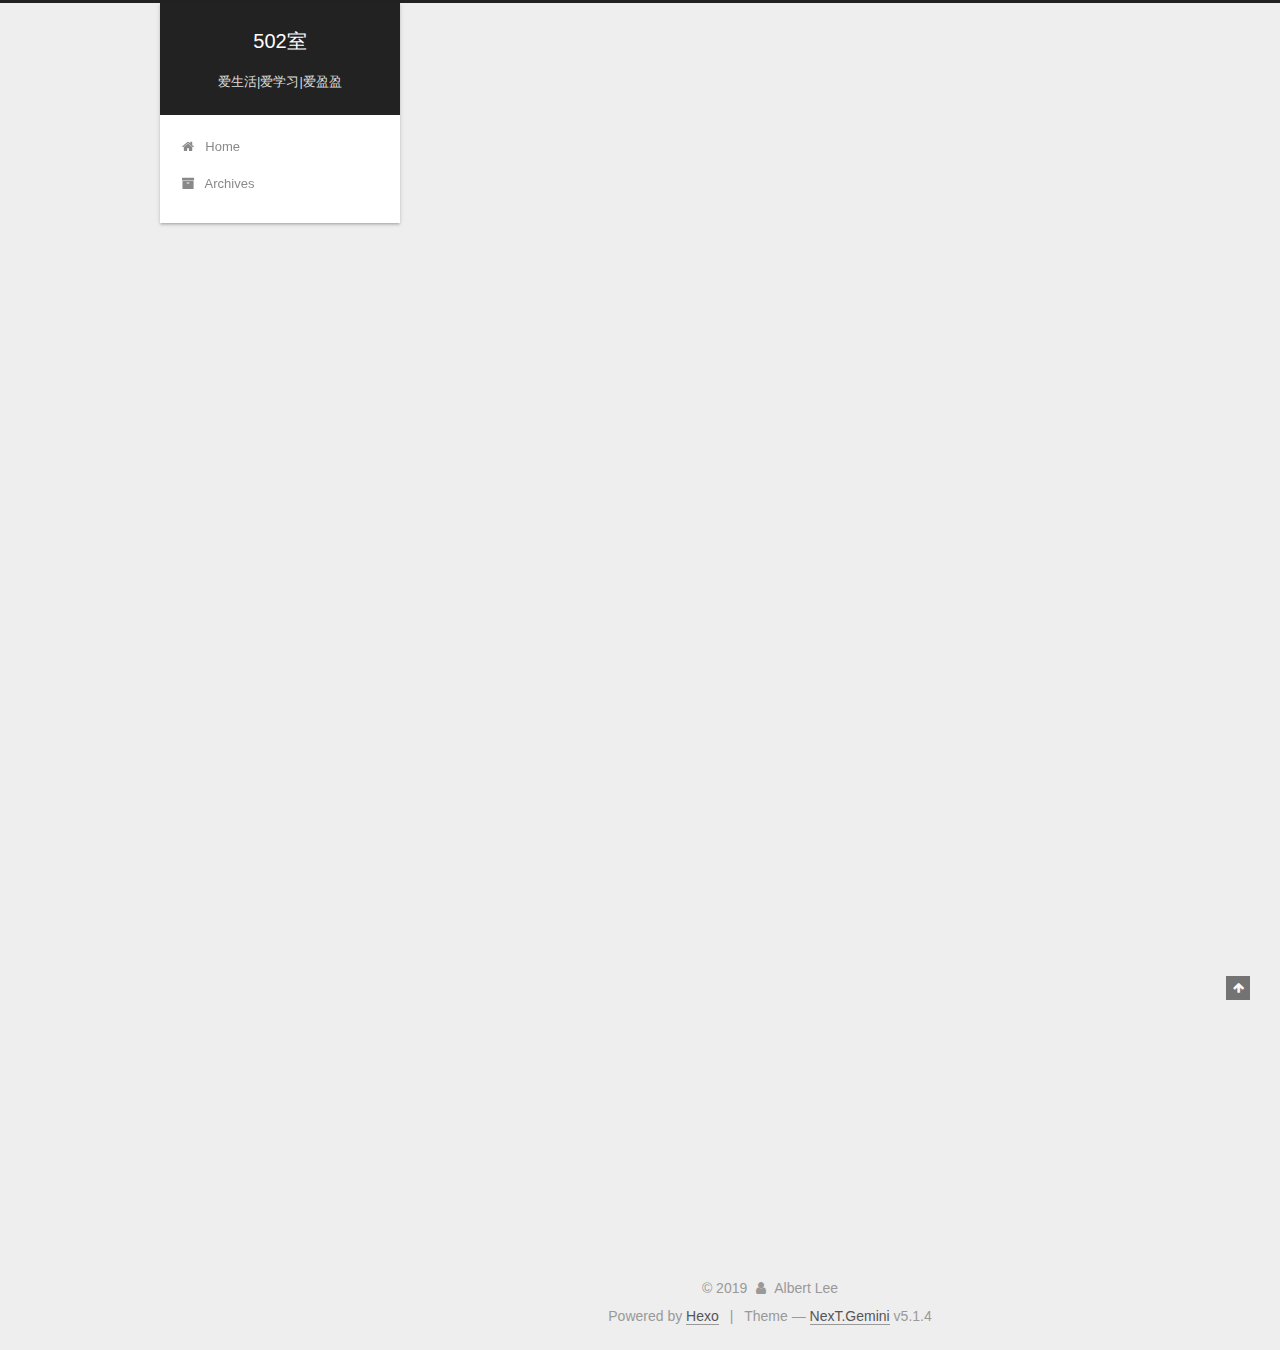
==== commit a3dce3a1: "Site updated: 2019-09-06 15:52:50" ====
--- a/index.html
+++ b/index.html
@@ -5,7 +5,7 @@
   
 
 
-<html class="theme-next muse use-motion" lang="en">
+<html class="theme-next gemini use-motion" lang="en">
 <head><meta name="generator" content="Hexo 3.9.0">
   <meta charset="UTF-8">
 <meta http-equiv="X-UA-Compatible" content="IE=edge">
@@ -93,7 +93,7 @@
   var NexT = window.NexT || {};
   var CONFIG = {
     root: '/',
-    scheme: 'Muse',
+    scheme: 'Gemini',
     version: '5.1.4',
     sidebar: {"position":"left","display":"post","offset":12,"b2t":false,"scrollpercent":false,"onmobile":false},
     fancybox: true,
@@ -572,7 +572,7 @@
 
 
 
-  <div class="theme-info">Theme &mdash; <a class="theme-link" target="_blank" href="https://github.com/iissnan/hexo-theme-next">NexT.Muse</a> v5.1.4</div>
+  <div class="theme-info">Theme &mdash; <a class="theme-link" target="_blank" href="https://github.com/iissnan/hexo-theme-next">NexT.Gemini</a> v5.1.4</div>
 
 
 
@@ -672,6 +672,13 @@
   
   
 
+
+  <script type="text/javascript" src="/js/src/affix.js?v=5.1.4"></script>
+
+  <script type="text/javascript" src="/js/src/schemes/pisces.js?v=5.1.4"></script>
+
+
+
   
 
   
--- a/css/main.css
+++ b/css/main.css
@@ -189,7 +189,7 @@
   font-size: 14px;
   line-height: 2;
   color: #555;
-  background: #fff;
+  background: #eee;
 }
 @media (max-width: 767px) {
   body {
@@ -445,7 +445,7 @@
 .header-inner {
   margin: 0 auto;
   padding: 100px 0 70px;
-  width: 700px;
+  width: calc(100% - 252px);
 }
 @media (min-width: 1600px) {
   .container .header-inner {
@@ -457,7 +457,7 @@
 }
 .main-inner {
   margin: 0 auto;
-  width: 700px;
+  width: calc(100% - 252px);
 }
 @media (min-width: 1600px) {
   .container .main-inner {
@@ -474,7 +474,7 @@
 .footer-inner {
   box-sizing: border-box;
   margin: 20px auto;
-  width: 700px;
+  width: calc(100% - 252px);
 }
 @media (min-width: 1600px) {
   .container .footer-inner {
@@ -653,8 +653,8 @@
 @media (min-width: 992px) {
   .full-image.full-image.full-image.full-image {
     max-width: none;
-    width: 110%;
-    margin: 25px -5%;
+    width: 118%;
+    margin: 0 -9%;
   }
 }
 .blockquote-center,
@@ -940,11 +940,11 @@
   display: inline-block;
   padding: 0 20px;
   font-size: 14px;
-  color: #fff;
-  background: #222;
-  border: 2px solid #222;
+  color: #555;
+  background: #fff;
+  border: 2px solid #555;
   text-decoration: none;
-  border-radius: 0;
+  border-radius: 2px;
   transition-property: background-color;
   transition-duration: 0.2s;
   transition-timing-function: ease-in-out;
@@ -953,8 +953,8 @@
 }
 .btn:hover {
   border-color: #222;
-  color: #222;
-  background: #fff;
+  color: #fff;
+  background: #222;
 }
 .btn +.btn {
   margin: 0 0 8px 8px;
@@ -1066,7 +1066,7 @@
   width: 24px;
   background: #222;
   font-size: 12px;
-  opacity: 1;
+  opacity: 0.6;
   color: #fff;
   cursor: pointer;
   text-align: center;
@@ -1087,7 +1087,7 @@
   }
 }
 .back-to-top.back-to-top-on {
-  bottom: 19px;
+  bottom: 30px;
 }
 .header {
   background: transparent;
@@ -1136,7 +1136,7 @@
 .site-subtitle {
   margin-top: 10px;
   font-size: 13px;
-  color: #999;
+  color: #ddd;
 }
 .use-motion .brand {
   opacity: 0;
@@ -1209,7 +1209,8 @@
   transition-timing-function: ease-in-out;
   transition-delay: 0s;
 }
-.menu .menu-item a:hover {
+.menu .menu-item a:hover,
+.menu-item-active a {
   border-bottom-color: #222;
 }
 .menu .menu-item .fa {
@@ -1738,20 +1739,20 @@
   display: block;
   margin: 0 auto;
   padding: 2px;
-  max-width: 96px;
+  max-width: 120px;
   height: auto;
-  border: 2px solid #333;
+  border: 1px solid #eee;
 }
 .site-author-name {
-  margin: 5px 0 0;
+  margin: 0;
   text-align: center;
-  color: #f5f5f5;
-  font-weight: normal;
+  color: #222;
+  font-weight: 600;
 }
 .site-description {
-  margin-top: 5px;
+  margin-top: 0;
   text-align: center;
-  font-size: 14px;
+  font-size: 13px;
   color: #999;
 }
 .site-state {
@@ -1763,7 +1764,7 @@
 .site-state-item {
   display: inline-block;
   padding: 0 15px;
-  border-left: 1px solid #333;
+  border-left: 1px solid #eee;
 }
 .site-state-item:first-child {
   border-left: none;
@@ -1776,11 +1777,11 @@
   text-align: center;
   color: inherit;
   font-weight: 600;
-  font-size: 18px;
+  font-size: 16px;
 }
 .site-state-item-name {
   font-size: 13px;
-  color: inherit;
+  color: #999;
 }
 .feed-link {
   margin-top: 20px;
@@ -1822,7 +1823,7 @@
   width: 4px;
   height: 4px;
   border-radius: 50%;
-  background: #3250f9;
+  background: #6ff;
 }
 .links-of-blogroll {
   font-size: 13px;
@@ -1860,7 +1861,7 @@
   color: #555;
 }
 .sidebar-nav li:hover {
-  color: #f5f5f5;
+  color: #fc6423;
 }
 .page-post-detail .sidebar-nav-toc {
   padding: 0 5px;
@@ -1869,11 +1870,11 @@
   margin-left: 10px;
 }
 .sidebar-nav .sidebar-nav-active {
-  color: #87daff;
-  border-bottom-color: #87daff;
+  color: #fc6423;
+  border-bottom-color: #fc6423;
 }
 .sidebar-nav .sidebar-nav-active:hover {
-  color: #87daff;
+  color: #fc6423;
 }
 .sidebar-panel {
   display: none;
@@ -1906,12 +1907,12 @@
   transition-timing-function: ease-in-out;
   transition-delay: 0s;
   transition-property: all;
-  color: #999;
-  border-bottom-color: #555;
+  color: #666;
+  border-bottom-color: #ccc;
 }
 .post-toc ol a:hover {
-  color: #ccc;
-  border-bottom-color: #ccc;
+  color: #000;
+  border-bottom-color: #000;
 }
 .post-toc .nav-item {
   overflow: hidden;
@@ -1933,14 +1934,14 @@
   display: block;
 }
 .post-toc .nav .active > a {
-  color: #87daff;
-  border-bottom-color: #87daff;
+  color: #fc6423;
+  border-bottom-color: #fc6423;
 }
 .post-toc .nav .active-current > a {
-  color: #87daff;
+  color: #fc6423;
 }
 .post-toc .nav .active-current > a:hover {
-  color: #87daff;
+  color: #fc6423;
 }
 .footer {
   font-size: 14px;
@@ -2580,83 +2581,543 @@
   }
 }
 .page-post-detail .sidebar-toggle-line {
-  background: #87daff;
+  background: #fc6423;
 }
 .page-post-detail .comments {
   overflow: hidden;
 }
-@media (max-width: 767px) {
-  .header-inner,
-  .container .main-inner,
+.header {
+  position: relative;
+  margin: 0 auto;
+  width: 75%;
+}
+@media (min-width: 768px) and (max-width: 991px) {
+  .header {
+    width: auto;
+  }
+}
+@media (max-width: 767px) {
+  .header {
+    width: auto;
+  }
+}
+.header-inner {
+  position: absolute;
+  top: 0;
+  overflow: hidden;
+  padding: 0;
+  width: 240px;
+  background: #fff;
+  box-shadow: 0 2px 2px 0 rgba(0,0,0,0.12), 0 3px 1px -2px rgba(0,0,0,0.06), 0 1px 5px 0 rgba(0,0,0,0.12);
+  border-radius: initial;
+}
+@media (min-width: 1600px) {
+  .container .header-inner {
+    width: 240px;
+  }
+}
+@media (min-width: 768px) and (max-width: 991px) {
+  .header-inner {
+    position: relative;
+    width: auto;
+    border-radius: initial;
+  }
+}
+@media (max-width: 767px) {
+  .header-inner {
+    position: relative;
+    width: auto;
+    border-radius: initial;
+  }
+}
+.main:before,
+.main:after {
+  content: " ";
+  display: table;
+}
+.main:after {
+  clear: both;
+}
+@media (min-width: 768px) and (max-width: 991px) {
+  .main {
+    padding-bottom: 100px;
+  }
+}
+@media (max-width: 767px) {
+  .main {
+    padding-bottom: 100px;
+  }
+}
+.container .main-inner {
+  width: 75%;
+}
+@media (min-width: 768px) and (max-width: 991px) {
+  .container .main-inner {
+    width: auto;
+  }
+}
+@media (max-width: 767px) {
+  .container .main-inner {
+    width: auto;
+  }
+}
+.content-wrap {
+  float: right;
+  box-sizing: border-box;
+  padding: 40px;
+  width: calc(100% - 252px);
+  background: #fff;
+  min-height: 700px;
+  box-shadow: 0 2px 2px 0 rgba(0,0,0,0.12), 0 3px 1px -2px rgba(0,0,0,0.06), 0 1px 5px 0 rgba(0,0,0,0.12);
+  border-radius: initial;
+}
+@media (min-width: 768px) and (max-width: 991px) {
+  .content-wrap {
+    width: 100%;
+    padding: 20px;
+    border-radius: initial;
+  }
+}
+@media (max-width: 767px) {
+  .content-wrap {
+    width: 100%;
+    padding: 20px;
+    min-height: auto;
+    border-radius: initial;
+  }
+}
+.sidebar {
+  position: static;
+  float: left;
+  margin-top: 300px;
+  width: 240px;
+  background: #eee;
+  box-shadow: none;
+}
+@media (min-width: 768px) and (max-width: 991px) {
+  .sidebar {
+    display: none;
+  }
+}
+@media (max-width: 767px) {
+  .sidebar {
+    display: none;
+  }
+}
+.sidebar-toggle {
+  display: none;
+}
+.footer-inner {
+  width: 75%;
+  padding-left: 260px;
+}
+@media (min-width: 768px) and (max-width: 991px) {
   .footer-inner {
     width: auto;
-  }
-}
-embed {
-  display: block;
-  margin: 0px auto 25px auto;
-}
-.custom-logo .site-meta-headline {
-  text-align: center;
-}
-.custom-logo .brand {
+    padding-left: 0 !important;
+    padding-right: 0 !important;
+  }
+}
+@media (max-width: 767px) {
+  .footer-inner {
+    width: auto;
+    padding-left: 0 !important;
+    padding-right: 0 !important;
+  }
+}
+.sidebar-position-right .header-inner {
+  right: 0;
+}
+.sidebar-position-right .content-wrap {
+  float: left;
+}
+.sidebar-position-right .sidebar {
+  float: right;
+}
+.sidebar-position-right .footer-inner {
+  padding-left: 0;
+  padding-right: 260px;
+}
+.site-brand-wrapper {
+  position: relative;
+}
+.site-meta {
+  padding: 20px 0;
+  color: #fff;
+  background: #222;
+}
+@media (min-width: 768px) and (max-width: 991px) {
+  .site-meta {
+    box-shadow: 0 0 16px rgba(0,0,0,0.5);
+  }
+}
+@media (max-width: 767px) {
+  .site-meta {
+    box-shadow: 0 0 16px rgba(0,0,0,0.5);
+  }
+}
+.brand {
+  padding: 0;
   background: none;
 }
-.custom-logo .site-title {
-  margin: 10px auto 0;
-  font-size: 24px;
-  color: #222;
-}
-.custom-logo .site-title a {
-  border: none;
-}
-.custom-logo-image {
-  margin: 0 auto;
-  padding: 5px;
-  max-width: 150px;
-  background: #fff;
-}
-@media (max-width: 767px) {
-  .site-nav {
-    position: absolute;
-    left: 0;
-    top: 52px;
-    margin: 0;
-    width: 100%;
-    padding: 0;
-    background: #fff;
-    border-bottom: 1px solid #ddd;
-    z-index: 1030;
-  }
-}
-@media (max-width: 767px) {
-  .menu {
-    text-align: left;
-  }
-}
-@media (max-width: 767px) {
-  .menu .menu-item {
-    display: block;
-    margin: 0 10px;
-    vertical-align: top;
-  }
-}
-@media (max-width: 767px) {
-  .menu .menu-item br {
-    display: none;
-  }
-}
-@media (max-width: 767px) {
-  .menu .menu-item a {
-    padding: 5px 10px;
-  }
-}
-.menu .menu-item .fa {
-  margin-right: 0;
+.brand:hover {
+  color: #fff;
+}
+.site-subtitle {
+  margin: 10px 10px 0;
+  font-weight: initial;
 }
 .site-search form {
   display: none;
 }
+.site-nav {
+  border-top: none;
+}
+@media (min-width: 768px) and (max-width: 991px) {
+  .site-nav {
+    display: none !important;
+  }
+}
+@media (min-width: 768px) and (max-width: 991px) {
+  .site-nav-on {
+    display: block !important;
+  }
+}
+.menu .menu-item {
+  display: block;
+  margin: 0;
+}
+.menu .menu-item a {
+  position: relative;
+  box-sizing: border-box;
+  padding: 5px 20px;
+  text-align: left;
+  line-height: inherit;
+  transition-property: background-color;
+  transition-duration: 0.2s;
+  transition-timing-function: ease-in-out;
+  transition-delay: 0s;
+}
+.menu .menu-item a:hover,
+.menu-item-active a {
+  background: #f9f9f9;
+  border-bottom-color: #fff;
+}
+.menu .menu-item br {
+  display: none;
+}
+.menu-item-active a:after {
+  content: " ";
+  position: absolute;
+  top: 50%;
+  margin-top: -3px;
+  right: 15px;
+  width: 6px;
+  height: 6px;
+  border-radius: 50%;
+  background-color: #bbb;
+}
+.btn-bar {
+  background-color: #fff;
+}
+.site-nav-toggle {
+  left: 20px;
+  top: 50%;
+  -webkit-transform: translateY(-50%);
+  -webkit-transform: translateY(-50%);
+  -moz-transform: translateY(-50%);
+  -ms-transform: translateY(-50%);
+  -o-transform: translateY(-50%);
+  transform: translateY(-50%);
+}
+@media (min-width: 768px) and (max-width: 991px) {
+  .site-nav-toggle {
+    display: block;
+  }
+}
+.use-motion .sidebar .motion-element {
+  opacity: 1;
+}
+.sidebar {
+  margin-left: -100%;
+  right: auto;
+  bottom: auto;
+  -webkit-transform: none;
+}
+.sidebar-inner {
+  box-sizing: border-box;
+  width: 240px;
+  color: #555;
+  background: #fff;
+  box-shadow: 0 2px 2px 0 rgba(0,0,0,0.12), 0 3px 1px -2px rgba(0,0,0,0.06), 0 1px 5px 0 rgba(0,0,0,0.12), 0 -1px 0.5px 0 rgba(0,0,0,0.09);
+  border-radius: initial;
+  opacity: 0;
+}
+.sidebar-inner.affix {
+  position: fixed;
+  top: 12px;
+}
+.sidebar-inner.affix-bottom {
+  position: absolute;
+}
+.site-overview {
+  text-align: left;
+}
+.site-author:before,
+.site-author:after {
+  content: " ";
+  display: table;
+}
+.site-author:after {
+  clear: both;
+}
+.sidebar a {
+  color: #555;
+}
+.sidebar a:hover {
+  color: #222;
+}
+.site-state-item {
+  padding: 0 10px;
+}
+.links-of-author-item a:before {
+  display: none;
+}
+.links-of-author-item a {
+  border-bottom: none;
+  text-decoration: underline;
+}
+.feed-link {
+  border-top: 1px dotted #ccc;
+  border-bottom: 1px dotted #ccc;
+  text-align: center;
+}
+.feed-link a {
+  display: block;
+  color: #fc6423;
+  border: none;
+}
+.feed-link a:hover {
+  background: none;
+  color: #e34603;
+}
+.feed-link a:hover i {
+  color: #e34603;
+}
+.links-of-author {
+  display: flex;
+  flex-wrap: wrap;
+  justify-content: center;
+}
+.links-of-author-item {
+  margin: 5px 0 0;
+  width: 50%;
+}
+.links-of-author-item a {
+  max-width: 216px;
+  box-sizing: border-box;
+  display: inline-block;
+  margin-right: 0;
+  margin-bottom: 0;
+  padding: 0 5px;
+  overflow: hidden;
+  white-space: nowrap;
+  text-overflow: ellipsis;
+}
+.links-of-author-item a {
+  display: block;
+  text-decoration: none;
+}
+.links-of-author-item a:hover {
+  border-radius: 4px;
+  background: #eee;
+}
+.links-of-author-item .fa {
+  margin-right: 2px;
+  font-size: 16px;
+}
+.links-of-author-item .fa-globe {
+  font-size: 15px;
+}
+.links-of-blogroll {
+  text-align: center;
+  margin-top: 20px;
+  padding: 3px 0 0;
+  border-top: 1px dotted #ccc;
+}
+.links-of-blogroll-title {
+  margin-top: 0;
+}
+.links-of-blogroll-item {
+  padding: 0;
+}
+.links-of-blogroll-inline:before,
+.links-of-blogroll-inline:after {
+  content: " ";
+  display: table;
+}
+.links-of-blogroll-inline:after {
+  clear: both;
+}
 .links-of-blogroll-inline .links-of-blogroll-item {
-  display: inline-block;
-}
+  margin: 5px 0 0;
+  width: 50%;
+  display: inline-block;
+  width: unset;
+}
+.links-of-blogroll-inline .links-of-blogroll-item a {
+  max-width: 216px;
+  box-sizing: border-box;
+  display: inline-block;
+  margin-right: 0;
+  margin-bottom: 0;
+  padding: 0 5px;
+  overflow: hidden;
+  white-space: nowrap;
+  text-overflow: ellipsis;
+}
+.content-wrap {
+  padding: initial;
+  background: initial;
+  box-shadow: initial;
+  border-radius: initial;
+}
+.post-block {
+  padding: 40px;
+  background: #fff;
+  box-shadow: 0 2px 2px 0 rgba(0,0,0,0.12), 0 3px 1px -2px rgba(0,0,0,0.06), 0 1px 5px 0 rgba(0,0,0,0.12);
+  border-radius: initial;
+}
+#posts > article + article .post-block {
+  margin-top: 12px;
+  box-shadow: 0 2px 2px 0 rgba(0,0,0,0.12), 0 3px 1px -2px rgba(0,0,0,0.06), 0 1px 5px 0 rgba(0,0,0,0.12), 0 -1px 0.5px 0 rgba(0,0,0,0.09);
+  border-radius: initial;
+}
+.comments {
+  padding: 40px;
+  margin: initial;
+  margin-top: 12px;
+  background: #fff;
+  box-shadow: 0 2px 2px 0 rgba(0,0,0,0.12), 0 3px 1px -2px rgba(0,0,0,0.06), 0 1px 5px 0 rgba(0,0,0,0.12), 0 -1px 0.5px 0 rgba(0,0,0,0.09);
+  border-radius: initial;
+}
+.posts-expand {
+  padding-top: initial;
+}
+.post-nav-divider {
+  width: 4%;
+}
+.post-nav-item {
+  width: 48%;
+}
+.post-eof,
+.post-spread {
+  display: none !important;
+}
+.pagination {
+  margin: 12px 0 0;
+  border-top: initial;
+  background: #fff;
+  box-shadow: 0 2px 2px 0 rgba(0,0,0,0.12), 0 3px 1px -2px rgba(0,0,0,0.06), 0 1px 5px 0 rgba(0,0,0,0.12), 0 -1px 0.5px 0 rgba(0,0,0,0.09);
+  border-radius: initial;
+  padding: 10px 0 10px;
+}
+.pagination .prev,
+.pagination .next,
+.pagination .page-number {
+  margin-bottom: initial;
+  top: initial;
+}
+.main {
+  padding-bottom: initial;
+}
+.footer {
+  bottom: auto;
+}
+.post-header h1,
+.post-header h2 {
+  margin: initial;
+}
+.posts-expand .post-title-link {
+  line-height: inherit;
+}
+.posts-expand .post-title {
+  font-size: 1.7em;
+}
+.post-body h1 {
+  font-size: 1.6em;
+  border-bottom: 1px solid #eee;
+}
+.post-body h2 {
+  font-size: 1.45em;
+  border-bottom: 1px solid #eee;
+}
+.post-body h3 {
+  font-size: 1.3em;
+  border-bottom: 1px dotted #eee;
+}
+.post-body h4 {
+  font-size: 1.2em;
+}
+.post-body h5 {
+  font-size: 1.07em;
+}
+.post-body h6 {
+  font-size: 1.03em;
+}
+@media (min-width: 768px) and (max-width: 991px) {
+  .content-wrap {
+    padding: 10px;
+  }
+  .posts-expand {
+    margin: initial;
+  }
+  .posts-expand .post-button {
+    margin-top: 20px;
+  }
+  .post-block {
+    padding: 20px;
+    box-shadow: 0 2px 2px 0 rgba(0,0,0,0.12), 0 3px 1px -2px rgba(0,0,0,0.06), 0 1px 5px 0 rgba(0,0,0,0.12), 0 -1px 0.5px 0 rgba(0,0,0,0.09);
+    border-radius: initial;
+  }
+  #posts > article + article .post-block {
+    margin-top: 10px;
+  }
+  .comments {
+    margin-top: 10px;
+    padding: 10px 20px;
+  }
+  .pagination {
+    margin: 10px 0 0;
+  }
+}
+@media (max-width: 767px) {
+  .content-wrap {
+    padding: 8px;
+  }
+  .posts-expand {
+    margin: initial;
+  }
+  .posts-expand .post-button {
+    margin-top: 12px;
+  }
+  .posts-expand img {
+    padding: initial !important;
+  }
+  .post-block {
+    padding: 12px;
+    min-height: auto;
+    box-shadow: 0 2px 2px 0 rgba(0,0,0,0.12), 0 3px 1px -2px rgba(0,0,0,0.06), 0 1px 5px 0 rgba(0,0,0,0.12), 0 -1px 0.5px 0 rgba(0,0,0,0.09);
+    border-radius: initial;
+  }
+  #posts > article + article .post-block {
+    margin-top: 8px;
+  }
+  .comments {
+    margin-top: 8px;
+    padding: 0 12px;
+  }
+  .pagination {
+    margin: 8px 0 0;
+  }
+}
